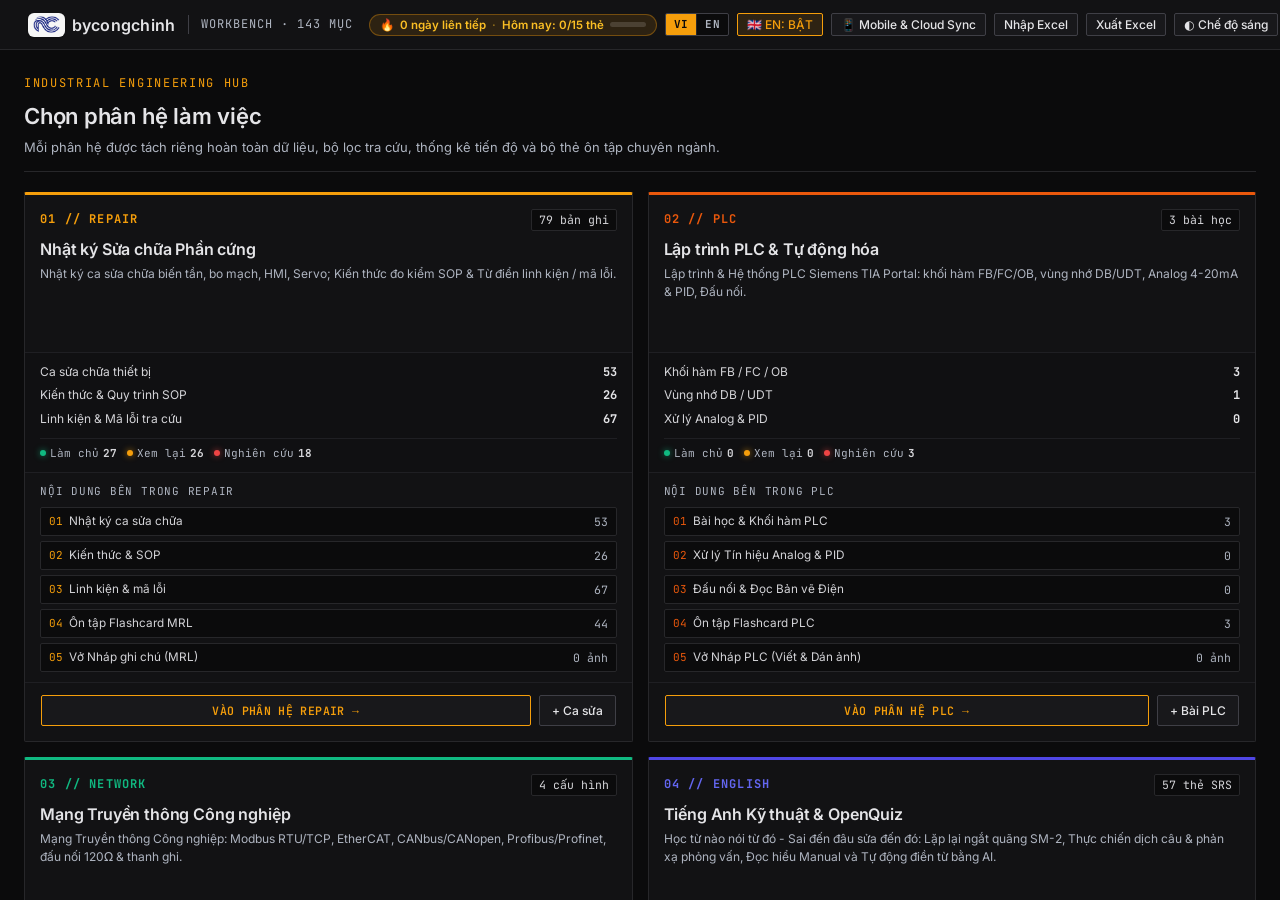
==== index.html @ 93d48e50 "Deploy MRL Mobile PWA (20261121145707)" ====
<!DOCTYPE html>
<html lang="vi">
<head>
  <meta charset="UTF-8" />
  <meta name="viewport" content="width=device-width, initial-scale=1.0, viewport-fit=cover" />
  <meta name="theme-color" content="#0B0B0C" />
  <meta name="application-name" content="NC38" />
  <meta name="apple-mobile-web-app-capable" content="yes" />
  <meta name="apple-mobile-web-app-title" content="NC38" />
  <meta name="apple-mobile-web-app-status-bar-style" content="black-translucent" />
  <link rel="manifest" href="./manifest.json?v=nc3" />
  <link rel="apple-touch-icon" sizes="180x180" href="./static/icons/icon-nc-192.png" />
  <title>NC38</title>
  <link rel="icon" type="image/x-icon" href="./static/nc38_icon.ico?v=2" />
  <link rel="icon" type="image/png" sizes="192x192" href="./static/icons/icon-nc-192.png" />
  <link rel="stylesheet" href="./static/fonts.css?v=1" />
  <script>try{if(localStorage.getItem("mrl-theme")==="light"){document.documentElement.dataset.theme="light";var mc=document.querySelector('meta[name="theme-color"]');if(mc)mc.setAttribute("content","#FFFFFF");}if(localStorage.getItem("mrl-en-mode")!=="0")document.documentElement.classList.add("en-mode-on");if(localStorage.getItem("mrl-app-lang")==="en")document.documentElement.dataset.lang="en";}catch(e){}</script>
  <link rel="stylesheet" href="./static/styles.css?v=39" />
  <link rel="stylesheet" href="./static/mobile.css?v=18" />
  <meta name="mrl-build" content="20261121145707" />
</head>
<body spellcheck="false">
<input type="file" id="excel-import-input" accept=".xlsx,.xlsm" class="hidden" />
<input type="file" id="canvas-image-file-input" accept="image/*" class="hidden" />

<!-- ================= STARTUP PORTAL (4 PHÂN HỆ ĐỘC LẬP) ================= -->
<div id="portal-screen" class="portal-screen">
  <header class="portal-topbar">
    <div class="portal-brand">
      <img src="./static/icons/logo.png?v=3" alt="NC38" class="brand-logo" />
      <span class="brand-name" data-no-i18n="1">bycongchinh</span>
      <span id="portal-brand-sub" class="portal-subtag">WORKBENCH · 134 MỤC</span>
    </div>
    <div class="portal-top-right">
      <button type="button" id="portal-streak-badge" class="streak-pill" onclick="enterWorkspace('english', 'en-quiz')" title="Chuỗi ngày học &amp; Mục tiêu Tiếng Anh hôm nay">
        <span class="streak-flame">🔥</span>
        <span class="streak-days" data-streak-days>0 ngày liên tiếp</span>
        <span class="streak-sep">·</span>
        <span class="streak-goal" data-streak-goal>Hôm nay: 0/15 thẻ</span>
        <span class="streak-mini-bar"><i data-streak-bar style="width:0%"></i></span>
      </button>
      <span id="portal-global-meta" class="mono portal-meta-txt hidden">134 MỤC</span>
      <div class="lang-switch" role="group" aria-label="Ngôn ngữ / Language">
        <button type="button" class="lang-btn active" data-lang-btn="vi" onclick="setAppLanguage('vi')" title="Tiếng Việt">VI</button>
        <button type="button" class="lang-btn" data-lang-btn="en" onclick="setAppLanguage('en')" title="English (100% UI &amp; Content)">EN</button>
      </div>
      <button type="button" id="portal-btn-en-mode" class="btn btn-sm split-on" onclick="toggleEnMode()" title="Bật/tắt chế độ học Tiếng Anh song ngữ (quét chữ dịch, gạch chân thuật ngữ)">🇬🇧 EN: BẬT</button>
      <button type="button" id="portal-btn-en-vocab" class="btn btn-sm hidden" onclick="openVocabModal()" title="Mở Sổ từ vựng Tiếng Anh chuyên ngành">⭐ <span class="en-vocab-pill-lbl">Từ vựng</span> (<span class="en-vocab-count">0</span>)</button>
      <button type="button" id="portal-btn-mobile-sync" class="btn btn-sm" onclick="openMobileSyncModal()" title="Mở mã QR Mobile, Đồng bộ Cloud 2 chiều &amp; Xuất gói PWA">📱 Mobile &amp; Cloud Sync</button>
      <button type="button" class="btn btn-sm" onclick="triggerExcelImport()">Nhập Excel</button>
      <button type="button" class="btn btn-sm" onclick="exportExcel()">Xuất Excel</button>
    </div>
  </header>

  <div class="portal-body">
    <div class="portal-container">
      <div class="portal-hero">
        <div class="portal-kicker">INDUSTRIAL ENGINEERING HUB</div>
        <h1 class="portal-h1">Chọn phân hệ làm việc</h1>
        <p class="portal-lead">Mỗi phân hệ được tách riêng hoàn toàn dữ liệu, bộ lọc tra cứu, thống kê tiến độ và bộ thẻ ôn tập chuyên ngành.</p>
      </div>
      <div id="portal-grid" class="portal-grid"></div>
    </div>
  </div>
</div>

<!-- ================= WORKSPACE SHELL ================= -->
<div id="app-shell" class="app hidden">

  <!-- ================= SIDEBAR ================= -->
  <aside class="sidebar">
    <div class="ws-nav-head">
      <div class="ws-nav-top">
        <button type="button" class="portal-back-btn" onclick="openPortalScreen()" title="Quay về màn hình chọn 4 phân hệ (Alt+Home)">← Màn hình chính</button>
        <button type="button" class="sidebar-hide-btn" onclick="toggleLeftSidebar()" title="Ẩn thanh menu dọc bên trái (Ctrl+B)">« Ẩn</button>
      </div>
      <div class="ws-switcher" aria-label="Chuyển nhanh phân hệ">
        <button type="button" id="ws-pill-mrl" class="ws-pill" onclick="enterWorkspace('mrl')">MRL</button>
        <button type="button" id="ws-pill-plc" class="ws-pill" onclick="enterWorkspace('plc')">PLC</button>
        <button type="button" id="ws-pill-network" class="ws-pill" onclick="enterWorkspace('network')">NET</button>
        <button type="button" id="ws-pill-english" class="ws-pill" onclick="enterWorkspace('english')">ENG</button>
      </div>
    </div>

    <div class="brand">
      <img src="./static/icons/logo.png?v=3" alt="NC38" class="brand-logo" />
      <span id="sidebar-brand-name" class="brand-name">NC38</span>
      <span id="sidebar-brand-sub" class="brand-sub">OFFLINE HUB</span>
    </div>

    <nav id="sidebar-nav" class="nav"></nav>

    <div class="side-section">
      <div id="sidebar-stats-title" class="side-title">THỐNG KÊ HỆ THỐNG</div>
      <div id="header-metrics"><div class="stat-row"><span>Đang tải...</span></div></div>
    </div>

    <div id="sidebar-actions" class="side-actions"></div>
  </aside>

  <!-- ================= MAIN (TIA PORTAL TAB STRIP + SPLIT WORKSPACE) ================= -->
  <main class="main">
    <div id="editor-tabstrip" class="editor-tabstrip">
      <div id="editor-tabs-list" class="editor-tabs-list"></div>
      <div class="tabstrip-actions">
        <button type="button" id="workspace-streak-badge" class="streak-pill compact" onclick="enterWorkspace('english', 'en-quiz')" title="Chuỗi ngày học &amp; Mục tiêu Tiếng Anh hôm nay">
          <span class="streak-flame">🔥</span>
          <span class="streak-days" data-streak-days>0 ngày</span>
          <span class="streak-sep">·</span>
          <span class="streak-goal" data-streak-goal>0/15</span>
          <span class="streak-mini-bar"><i data-streak-bar style="width:0%"></i></span>
        </button>
        <button type="button" id="btn-clear-tabs" class="btn btn-sm hidden" onclick="closeAllEditorTabs(event)" title="Đóng các tab không dùng">× Đóng bớt</button>
        <div class="lang-switch" role="group" aria-label="Ngôn ngữ / Language">
          <button type="button" class="lang-btn active" data-lang-btn="vi" onclick="setAppLanguage('vi')" title="Tiếng Việt">VI</button>
          <button type="button" class="lang-btn" data-lang-btn="en" onclick="setAppLanguage('en')" title="English (100% UI &amp; Content)">EN</button>
        </div>
        <button type="button" id="btn-en-mode" class="btn btn-sm split-on" onclick="toggleEnMode()" title="Bật/tắt chế độ học Tiếng Anh song ngữ (quét chữ dịch, gạch chân thuật ngữ)">🇬🇧 EN: BẬT</button>
        <button type="button" id="en-top-ai-cfg-btn" class="btn btn-sm hidden" onclick="openAiConfigModal()" title="Cấu hình Gemini API Key miễn phí từ Google AI Studio">🔑 Cấu hình Gemini API Key</button>
        <button type="button" id="btn-en-vocab" class="btn btn-sm" onclick="openVocabModal()" title="Sổ từ vựng Tiếng Anh chuyên ngành">⭐ <span class="en-vocab-pill-lbl">Từ vựng</span> (<span class="en-vocab-count">0</span>)</button>
        <button type="button" id="btn-split-vertical" class="btn btn-sm" onclick="toggleSplitMode('vertical')" title="Chia đôi Trái / Phải giống TIA Portal (Ctrl+\)">◫ Chia đôi</button>
        <button type="button" id="btn-split-horizontal" class="btn btn-sm" onclick="toggleSplitMode('horizontal')" title="Chia Trên / Dưới">⬓ Trên/Dưới</button>
        <button type="button" id="btn-swap-panes" class="btn btn-sm hidden" onclick="swapSplitPanes()" title="Đổi nội dung giữa Khung 1 và Khung 2">⇄ Đổi bên</button>
        <button type="button" id="btn-close-split" class="btn btn-sm btn-danger hidden" onclick="closeSplitPane()" title="Đóng khung chia đôi">× Đóng chia</button>
      </div>
    </div>

    <div id="workspace-body" class="workspace-body">
      <div id="pane-primary" class="editor-pane active-pane" onmousedown="setActivePane('primary')">
        <div id="pane1-bar" class="pane-head hidden">
          <span class="pane-tag">KHUNG 1</span>
          <span id="pane1-label" class="pane-label mono">ĐANG XEM</span>
          <div class="pane-head-actions">
            <button type="button" class="btn btn-sm" onclick="pinPrimaryToSecondary(event)" title="Đưa bài này sang Khung 2">◫ Ghim sang Khung 2 →</button>
          </div>
        </div>
        <div class="pane-views">
          <div id="mobile-subbar" class="hidden"></div>
          <div id="view-mobile-sync" class="hidden"></div>

    <!-- 01 NHẬT KÝ CA SỬA CHỮA -->
    <section id="view-repairs" class="view tab-view">
      <div class="toolbar">
        <button type="button" class="btn btn-sm sidebar-open-btn" onclick="toggleLeftSidebar()" title="Hiện/Ẩn thanh menu dọc bên trái (Ctrl+B)">☰ Menu</button>
        <div id="repair-category-pills" class="chips"></div>
        <div class="vsep"></div>
        <select id="repair-status-filter" class="sel" onchange="onRepairFilterChange()">
          <option value="ALL">Trạng thái: tất cả</option>
          <option value="mastered">Đã làm chủ</option>
          <option value="review">Cần xem lại</option>
          <option value="researching">Đang nghiên cứu</option>
          <option value="unclassified">Chưa phân loại</option>
        </select>
        <div class="search">
          <input id="repair-search-input" class="inp" type="text" oninput="onRepairFilterChange()" placeholder="Tìm mã máy, linh kiện (A3120), mã lỗi..." />
          <button id="repair-search-clear" class="search-x hidden" onclick="clearRepairSearch()">×</button>
        </div>
      </div>
      <div class="split">
        <div class="list-pane">
          <div class="list-head"><span>DANH SÁCH CA BỆNH</span><b id="repair-list-count">0</b></div>
          <div id="repair-list" class="list-body"></div>
        </div>
        <div id="repair-detail" class="detail-pane"></div>
      </div>
    </section>

    <!-- 02 KIẾN THỨC & SOP -->
    <section id="view-knowledge" class="view tab-view hidden">
      <div class="toolbar">
        <button type="button" class="btn btn-sm sidebar-open-btn" onclick="toggleLeftSidebar()" title="Hiện/Ẩn thanh menu dọc bên trái (Ctrl+B)">☰ Menu</button>
        <div id="knowledge-group-pills" class="chips"></div>
        <div class="vsep"></div>
        <div id="knowledge-mode-pills" class="chips"></div>
        <select id="knowledge-category-filter" class="sel" style="max-width:185px;" onchange="onKnowledgeFilterChange()">
          <option value="ALL">Phân loại: tất cả</option>
        </select>
        <select id="knowledge-status-filter" class="sel" onchange="onKnowledgeFilterChange()">
          <option value="ALL">Trạng thái: tất cả</option>
          <option value="mastered">Đã làm chủ</option>
          <option value="review">Cần xem lại</option>
          <option value="researching">Đang nghiên cứu</option>
          <option value="unclassified">Chưa phân loại</option>
        </select>
        <div class="search">
          <input id="knowledge-search-input" class="inp" type="text" oninput="onKnowledgeFilterChange()" placeholder="Tìm chủ đề, từ khóa, quy trình..." />
          <button id="knowledge-search-clear" class="search-x hidden" onclick="clearKnowledgeSearch()">×</button>
        </div>
      </div>
      <div class="split">
        <div class="list-pane">
          <div class="list-head"><span>DANH MỤC KIẾN THỨC &amp; SOP</span><b id="knowledge-list-count">0</b></div>
          <div id="knowledge-list" class="list-body"></div>
        </div>
        <div id="knowledge-detail" class="detail-pane"></div>
      </div>
    </section>

    <!-- 03 LẬP TRÌNH & HỆ THỐNG PLC -->
    <section id="view-plc" class="view tab-view hidden">
      <div class="toolbar">
        <button type="button" class="btn btn-sm sidebar-open-btn" onclick="toggleLeftSidebar()" title="Hiện/Ẩn thanh menu dọc bên trái (Ctrl+B)">☰ Menu</button>
        <div id="plc-category-pills" class="chips"></div>
        <div class="vsep"></div>
        <select id="plc-status-filter" class="sel" onchange="onPlcFilterChange()">
          <option value="ALL">Trạng thái: tất cả</option>
          <option value="mastered">Đã làm chủ</option>
          <option value="review">Cần xem lại</option>
          <option value="researching">Đang nghiên cứu</option>
        </select>
        <div class="search">
          <input id="plc-search-input" class="inp" type="text" oninput="onPlcFilterChange()" placeholder="Tìm khối hàm (FB/FC/OB), SCL..." />
          <button id="plc-search-clear" class="search-x hidden" onclick="clearPlcSearch()">×</button>
        </div>
        <button class="btn btn-sm btn-primary" onclick="openPlcModal()">+ Thêm bài PLC</button>
      </div>
      <div class="split">
        <div class="list-pane">
          <div class="list-head"><span>LẬP TRÌNH &amp; HỆ THỐNG PLC</span><b id="plc-list-count">0</b></div>
          <div id="plc-list" class="list-body"></div>
        </div>
        <div id="plc-detail" class="detail-pane"></div>
      </div>
    </section>

    <!-- 04 MẠNG TRUYỀN THÔNG CÔNG NGHIỆP -->
    <section id="view-network" class="view tab-view hidden">
      <div class="toolbar">
        <button type="button" class="btn btn-sm sidebar-open-btn" onclick="toggleLeftSidebar()" title="Hiện/Ẩn thanh menu dọc bên trái (Ctrl+B)">☰ Menu</button>
        <div id="network-protocol-pills" class="chips"></div>
        <div class="vsep"></div>
        <select id="network-status-filter" class="sel" onchange="onNetworkFilterChange()">
          <option value="ALL">Trạng thái: tất cả</option>
          <option value="mastered">Đã làm chủ</option>
          <option value="review">Cần xem lại</option>
          <option value="researching">Đang nghiên cứu</option>
        </select>
        <div class="search">
          <input id="network-search-input" class="inp" type="text" oninput="onNetworkFilterChange()" placeholder="Tìm giao thức, thiết bị, thanh ghi..." />
          <button id="network-search-clear" class="search-x hidden" onclick="clearNetworkSearch()">×</button>
        </div>
        <button class="btn btn-sm btn-primary" onclick="openNetworkModal()">+ Thêm cấu hình mạng</button>
      </div>
      <div class="split">
        <div class="list-pane">
          <div class="list-head"><span>MẠNG TRUYỀN THÔNG</span><b id="network-list-count">0</b></div>
          <div id="network-list" class="list-body"></div>
        </div>
        <div id="network-detail" class="detail-pane"></div>
      </div>
    </section>

    <!-- 05 TỪ ĐIỂN LINH KIỆN & MÃ LỖI -->
    <section id="view-dictionary" class="view tab-view hidden">
      <div class="toolbar">
        <button type="button" class="btn btn-sm sidebar-open-btn" onclick="toggleLeftSidebar()" title="Hiện/Ẩn thanh menu dọc bên trái (Ctrl+B)">☰ Menu</button>
        <span class="sec-title">TRA CỨU LIÊN KẾT CHÉO LINH KIỆN &amp; MÃ LỖI (MRL)</span>
        <span style="color:var(--text-3); font-size:12px;">Chọn một mã để xem toàn bộ ca sửa chữa và kiến thức SOP liên quan trong phân hệ MRL.</span>
        <div class="search">
          <input id="dict-search-input" class="inp" type="text" oninput="renderDictionaryView()" placeholder="Lọc nhanh mã linh kiện (A3120, IGBT) hoặc mã lỗi (oPE04)..." />
        </div>
      </div>
      <div class="scroll-view">
        <div class="dict-wrap">
          <div class="dict-col">
            <div class="col-head"><span>DANH MỤC LINH KIỆN &amp; IC</span><span id="dict-comp-count">0</span></div>
            <div id="dict-comp-grid"></div>
          </div>
          <div class="dict-col">
            <div class="col-head"><span>DANH MỤC MÃ LỖI THIẾT BỊ</span><span id="dict-fault-count">0</span></div>
            <div id="dict-fault-grid"></div>
          </div>
        </div>
      </div>
    </section>

    <!-- 06 ÔN TẬP CHỦ ĐỘNG -->
    <section id="view-flashcards" class="view tab-view hidden">
      <div class="toolbar">
        <button type="button" class="btn btn-sm sidebar-open-btn" onclick="toggleLeftSidebar()" title="Hiện/Ẩn thanh menu dọc bên trái (Ctrl+B)">☰ Menu</button>
        <span class="sec-title">ÔN TẬP SÂU</span>
        <select id="fc-mode-filter" class="sel" data-no-filter-menu="1" onchange="onFlashcardModeChange()">
          <option value="deep">Hỏi sâu từng ý</option>
          <option value="quiz">Trắc nghiệm 4 đáp án (Quiz)</option>
          <option value="summary">Tổng hợp (1 thẻ / bài)</option>
          <option value="en_vocab">🇬🇧 Từ vựng Tiếng Anh chuyên ngành (Việt ⇄ Anh)</option>
          <option value="en_quiz">🇬🇧 Trắc nghiệm Tiếng Anh (Quiz A/B/C/D)</option>
        </select>
        <select id="fc-status-filter" class="sel" onchange="buildFlashcardDeck()">
          <option value="ACTIVE">Cần xem lại + đang nghiên cứu</option>
          <option value="review">Chỉ cần xem lại</option>
          <option value="researching">Chỉ đang nghiên cứu</option>
          <option value="ALL">Tất cả (kể cả đã làm chủ)</option>
        </select>
        <select id="fc-type-filter" class="sel" onchange="buildFlashcardDeck()">
          <option value="ALL">Tất cả loại thẻ</option>
          <option value="repair">Chỉ ca sửa chữa</option>
          <option value="knowledge">Chỉ kiến thức &amp; SOP</option>
          <option value="plc">Chỉ lập trình PLC</option>
          <option value="network">Chỉ mạng truyền thông</option>
        </select>
        <button type="button" id="fc-unsolid-btn" class="btn btn-sm" onclick="toggleFlashcardUnsolidFilter()" title="Chỉ hiện các câu chưa đánh dấu Thuộc chắc">Lọc câu chưa thuộc</button>
        <button type="button" id="fc-draft-toggle-btn" class="btn btn-sm split-on" onclick="toggleFlashcardDraftBox()" title="Bật/tắt khung tự gõ câu trả lời trước khi lật thẻ">Ô tự gõ</button>
        <button type="button" class="btn btn-sm" onclick="shuffleFlashcardDeck()">Trộn thẻ</button>
        <span id="fc-item-scope-badge" class="fc-scope-badge hidden"></span>
        <div id="fc-progress-summary" class="mono" style="margin-left:auto; font-size:12px; color:var(--text-3);"></div>
      </div>
      <div class="scroll-view"><div id="flashcard-stage" class="fc-wrap"></div></div>
    </section>

    <!-- VỞ NHÁP TỰ DO (MRL / PLC / NETWORK / ENGLISH ĐỘC LẬP) -->
    <section id="view-scratchpad" class="view tab-view hidden">
      <div class="toolbar">
        <button type="button" class="btn btn-sm sidebar-open-btn" onclick="toggleLeftSidebar()" title="Hiện/Ẩn thanh menu dọc bên trái (Ctrl+B)">☰ Menu</button>
        <span id="scratchpad-title" class="sec-title">VỞ NHÁP GHI CHÚ NHANH</span>
        <span style="color:var(--text-3); font-size:12px;">Gõ tự do · Bôi đen từ để dịch &amp; lưu · Dán ảnh (<kbd>Ctrl</kbd>+<kbd>V</kbd>) kéo thả tự do</span>
        <span id="scratchpad-status" class="mono" style="margin-left:auto; font-size:12px; color:var(--green);">ĐÃ LƯU TỰ ĐỘNG</span>
        <button type="button" id="scratchpad-sample-manual-btn" class="btn btn-sm hidden" onclick="insertSampleManualToScratchpad()" title="Chèn đoạn trích Manual tiếng Anh mẫu để đọc dịch &amp; làm Quiz">📄 Nạp mẫu Manual</button>
        <button type="button" id="scratchpad-to-quiz-btn" class="btn btn-sm btn-indigo hidden" onclick="sendScratchpadTextToOpenQuiz()" title="Chuyển văn bản trong Vở Nháp sang OpenQuiz AI để sinh bộ đề tự động">⚡ Tạo Quiz từ Nháp</button>
        <button type="button" class="btn btn-sm" onclick="triggerScratchpadImagePick()">+ Chèn ảnh</button>
        <button type="button" id="scratchpad-font-btn" class="btn btn-sm" onclick="toggleScratchpadFont()">Font: Chữ thường</button>
        <button type="button" class="btn btn-sm btn-primary" onclick="saveScratchpadNow(true)">Lưu (Ctrl+S)</button>
        <button type="button" class="btn btn-sm btn-danger" onclick="clearScratchpad()">Xóa trắng</button>
      </div>
      <div class="scratchpad-wrap">
        <div id="scratchpad-canvas" class="scratchpad-canvas" tabindex="0">
          <textarea id="scratchpad-textarea" class="scratchpad-textarea" spellcheck="false" placeholder="Viết nhanh ý tưởng, tóm tắt video/datasheet, tính toán thanh ghi, hoặc dán đoạn Manual tiếng Anh để bôi đen dịch &amp; lưu từ mới...&#10;&#10;Mẹo: Bấm Win+Shift+S chụp trang tài liệu/datasheet rồi click vào đây nhấn Ctrl+V để dán ảnh trực tiếp, sau đó kéo đặt ảnh ở bất kỳ vị trí nào bạn muốn!"></textarea>
          <div id="scratchpad-images-layer" class="canvas-images-layer"></div>
        </div>
      </div>
    </section>

    <!-- 04-01 HỌC HÔM NAY (SRS & 4 CHẾ ĐỘ: FLASHCARD / QUIZ / CLOZE / NGHE CHÉP) -->
    <section id="view-en-quiz" class="view tab-view hidden">
      <div class="toolbar">
        <button type="button" class="btn btn-sm sidebar-open-btn" onclick="toggleLeftSidebar()" title="Hiện/Ẩn thanh menu dọc bên trái (Ctrl+B)">☰ Menu</button>
        <span class="sec-title" style="color:#818CF8;">01 · HỌC HÔM NAY</span>
        <div id="en-quiz-type-pills" class="chips"></div>
        <button type="button" id="en-quiz-gen-toggle-btn" class="btn btn-sm btn-indigo" onclick="toggleEnQuizGeneratorPanel()" title="Ẩn/hiện khung Tạo đề OpenQuizAI">⚡ Tạo đề tự động</button>
      </div>
      <div id="en-quiz-compact-bar" class="srs-compact-bar">
        <div id="en-quiz-streak-pill" class="srs-compact-streak" title="Chuỗi ngày học &amp; Mục tiêu Tiếng Anh hôm nay">
          <span class="streak-flame">🔥</span>
          <span class="streak-days" data-streak-days>0 ngày</span>
          <span class="streak-sep">·</span>
          <span id="en-quiz-today-goal">Hôm nay: 0/15</span>
          <span class="streak-mini-bar"><i data-streak-bar style="width:0%"></i></span>
        </div>
        <div id="en-quiz-srs-pills" class="srs-compact-pills"></div>
        <div class="srs-compact-topic">
          <select id="en-quiz-cat-filter" class="sel" data-no-filter-menu="1" onchange="onEnQuizFilterChange()">
            <option value="ALL">Chủ đề: Tất cả</option>
            <option value="Giao tiếp & Hội thoại">Giao tiếp &amp; Hội thoại</option>
            <option value="Lexical Chunks (Cụm từ nối)">Lexical Chunks (Cụm từ nối)</option>
            <option value="Biến tần & Phần cứng">Biến tần &amp; Phần cứng</option>
            <option value="PLC & Tự động hóa">PLC &amp; Tự động hóa</option>
            <option value="Mạng truyền thông">Mạng truyền thông</option>
            <option value="Giao tiếp Phỏng vấn">Giao tiếp Phỏng vấn</option>
          </select>
        </div>
      </div>
      <div class="scroll-view">
        <div id="en-quiz-container" class="en-hub-wrap"></div>
      </div>
    </section>

    <!-- 04-02 PHÒNG THỰC CHIẾN (A: GIAO TIẾP · B: DỊCH KỸ THUẬT · C: PHỎNG VẤN 1-1 · D: ĐỌC HIỂU MANUAL) -->
    <section id="view-en-coach" class="view tab-view hidden">
      <div class="toolbar">
        <button type="button" class="btn btn-sm sidebar-open-btn" onclick="toggleLeftSidebar()" title="Hiện/Ẩn thanh menu dọc bên trái (Ctrl+B)">☰ Menu</button>
        <span class="sec-title" style="color:#818CF8;">02 · PHÒNG THỰC CHIẾN</span>
        <div id="en-coach-mode-pills" class="chips"></div>
        <div id="en-coach-combat-controls" style="display:inline-flex;align-items:center;gap:6px;flex-wrap:wrap;">
          <select id="en-coach-source-filter" class="sel" data-no-filter-menu="1" onchange="pickRandomCoachPrompt()">
            <option value="ALL">Chủ đề: Tất cả (Giao tiếp + Kỹ thuật)</option>
            <option value="Giao tiếp & Hội thoại">Giao tiếp &amp; Hội thoại</option>
            <option value="Lexical Chunks (Cụm từ nối)">Lexical Chunks (Cụm từ nối)</option>
            <option value="Biến tần & Phần cứng">Biến tần &amp; Phần cứng</option>
            <option value="PLC & Tự động hóa">PLC &amp; Tự động hóa</option>
            <option value="Mạng truyền thông">Mạng truyền thông</option>
            <option value="Giao tiếp Phỏng vấn">Giao tiếp Phỏng vấn</option>
          </select>
          <button type="button" class="btn btn-sm btn-indigo" onclick="pickRandomCoachPrompt()">🎲 Tình huống khác</button>
          <button type="button" class="btn btn-sm" onclick="toggleCustomCoachPrompt()">✍️ Tự nhập câu</button>
        </div>
        <div id="en-coach-reading-controls" class="hidden" style="display:inline-flex;align-items:center;gap:6px;flex-wrap:wrap;">
          <select id="en-reading-count" class="sel" data-no-filter-menu="1">
            <option value="5">5 từ mục tiêu</option>
            <option value="7" selected>7 từ Cần ôn hôm nay</option>
            <option value="10">10 từ tổng hợp</option>
          </select>
          <button type="button" id="en-reading-gen-btn" class="btn btn-sm btn-indigo" onclick="generateContextualReading()">📖 Tạo bài đọc từ 5-10 từ Cần ôn hôm nay</button>
          <button type="button" id="en-reading-bilingual-btn" class="btn btn-sm" onclick="toggleReadingBilingual()">🇻🇳 Hiện dịch song ngữ</button>
          <button type="button" class="btn btn-sm" onclick="speakFullReadingPassage()">🔊 Nghe đọc toàn bài</button>
        </div>
      </div>
      <div class="scroll-view">
        <div id="en-coach-container" class="en-hub-wrap"></div>
      </div>
    </section>

    <!-- 04-03 PLACEHOLDER (ĐÃ TÍCH HỢP VÀO CHẾ ĐỘ D CỦA PHÒNG THỰC CHIẾN) -->
    <section id="view-en-reading" class="view tab-view hidden"></section>

    <!-- 04-03 KHO TỪ & NẠP TỪ AI (GỘP MAGIC FILL + QUÉT KHO MRL + DÁN MANUAL) -->
    <section id="view-en-vocab-bank" class="view tab-view hidden">
      <div class="toolbar">
        <button type="button" class="btn btn-sm sidebar-open-btn" onclick="toggleLeftSidebar()" title="Hiện/Ẩn thanh menu dọc bên trái (Ctrl+B)">☰ Menu</button>
        <div id="en-bank-category-pills" class="chips"></div>
        <div class="vsep"></div>
        <select id="en-bank-status-filter" class="sel" data-no-filter-menu="1" onchange="onEnBankFilterChange()">
          <option value="ALL">SRS: Tất cả</option>
          <option value="due_now">Cần ôn hôm nay</option>
          <option value="learning">Đang học (Learning)</option>
          <option value="new">Từ mới (New)</option>
          <option value="review">Ôn tập (Review)</option>
          <option value="mastered">Đã làm chủ (Mastered)</option>
        </select>
        <div class="search">
          <input id="en-bank-search-input" class="inp" type="text" oninput="onEnBankFilterChange()" placeholder="Tìm thuật ngữ, IPA, Collocations, nghĩa Việt..." />
          <button id="en-bank-search-clear" class="search-x hidden" onclick="clearEnBankSearch()">×</button>
        </div>
        <button type="button" class="btn btn-sm btn-indigo" onclick="openEnVocabEditorModal()">+ Thêm Từ / Chunk</button>
        <button type="button" class="btn btn-sm" onclick="enterWorkspace('english', 'en-quiz')">🧠 Ôn Flashcard SRS</button>
      </div>
      <div id="en-vocab-ingest-bar" class="en-ingest-bar">
        <span class="en-ingest-bar-lbl">⚡ NẠP TỪ NHANH:</span>
        <div id="en-ingest-mode-pills" class="chips"></div>
        <button type="button" id="en-ingest-close-btn" class="btn btn-sm hidden" onclick="toggleVocabIngestDrawer(false)" style="margin-left:auto;">✕ Thu gọn</button>
      </div>
      <div id="en-vocab-ingest-drawer" class="en-ingest-drawer hidden">
        <div id="en-ingest-container" class="en-hub-wrap"></div>
      </div>
      <div class="split">
        <div class="list-pane">
          <div class="list-head"><span>KHO TỪ VỰNG &amp; LEXICAL CHUNKS</span><b id="en-bank-list-count">0</b></div>
          <div id="en-bank-list" class="list-body"></div>
        </div>
        <div id="en-bank-detail" class="detail-pane"></div>
      </div>
    </section>

    <!-- 04-05 PLACEHOLDER (ĐÃ GỘP VÀO THANH NẠP TỪ NHANH CỦA KHO TỪ 03) -->
    <section id="view-en-ingest" class="view tab-view hidden"></section>
        </div><!-- /.pane-views -->
      </div><!-- /#pane-primary -->

      <div id="split-resizer" class="split-resizer hidden" title="Kéo để chỉnh tỉ lệ Trái / Phải hoặc Trên / Dưới"></div>

      <!-- KHUNG 2 ĐỘC LẬP (XUYÊN PHÂN HỆ MRL / PLC / NET / NHÁP) -->
      <div id="pane-secondary" class="editor-pane pane-secondary hidden" onmousedown="setActivePane('secondary')">
        <div class="pane-head pane2-head">
          <span class="pane-tag">KHUNG 2</span>
          <div class="pane2-pills" aria-label="Chọn nhanh nguồn dữ liệu cho Khung 2">
            <button type="button" id="p2-pill-plc" class="pane2-pill" onclick="setPane2Group('plc')">PLC</button>
            <button type="button" id="p2-pill-network" class="pane2-pill" onclick="setPane2Group('network')">NET</button>
            <button type="button" id="p2-pill-repair" class="pane2-pill" onclick="setPane2Group('repair')">CA SỬA</button>
            <button type="button" id="p2-pill-knowledge" class="pane2-pill" onclick="setPane2Group('knowledge')">SOP</button>
            <button type="button" id="p2-pill-scratchpad" class="pane2-pill" onclick="setPane2Group('scratchpad')">NHÁP</button>
          </div>
          <select id="pane2-item-select" class="sel pane2-sel" onchange="onPane2SelectChange()"></select>
          <div class="pane-head-actions">
            <button type="button" id="pane2-browse-btn" class="btn btn-sm" onclick="togglePane2Browser()" title="Mở danh sách tìm kiếm nhanh xuyên phân hệ trong Khung 2">☰ Tìm bài</button>
            <button type="button" class="btn btn-sm btn-danger" onclick="closeSplitPane()" title="Đóng Khung 2">×</button>
          </div>
        </div>
        <div id="pane2-browser" class="pane2-browser hidden"></div>
        <div id="pane2-content" class="pane2-content"></div>
      </div>
    </div><!-- /#workspace-body -->
  </main>
</div>

<!-- ================= CROSS-REFERENCE DRAWER ================= -->
<div id="crossref-overlay" class="overlay right hidden">
  <div class="drawer">
    <div class="ov-head">
      <div class="ov-title"><small>TRA CỨU LIÊN KẾT CHÉO</small><span id="crossref-title">MÃ</span></div>
      <button class="ov-x" onclick="closeCrossRefDrawer()">×</button>
    </div>
    <div id="crossref-body" class="ov-body"></div>
  </div>
</div>

<!-- ================= MODAL: CA SỬA CHỮA ================= -->
<div id="repair-modal" class="overlay center hidden">
  <div class="modal">
    <div class="ov-head">
      <div class="ov-title" id="repair-modal-title"><span>THÊM CA SỬA CHỮA MỚI</span></div>
      <button type="button" class="ov-x" onclick="closeRepairModal()">×</button>
    </div>
    <form id="repair-form" class="ov-body form mode-create" onsubmit="submitRepairForm(event)">
      <input type="hidden" id="rep-form-id" />
      <div class="fgrid rep-form-row1">
        <div>
          <label class="lbl" for="rep-form-category">Nhóm thiết bị *</label>
          <select id="rep-form-category" class="sel" required>
            <option value="VFD">VFD</option>
            <option value="Circuit_Board">Bo mạch (Circuit_Board)</option>
            <option value="Screen">HMI / màn hình (Screen)</option>
            <option value="Servo">Servo</option>
            <option value="PLC">PLC</option>
            <option value="Sensors">Cảm biến (Sensors)</option>
          </select>
        </div>
        <div>
          <label class="lbl" for="rep-form-status">Trạng thái</label>
          <select id="rep-form-status" class="sel">
            <option value="researching">Đang nghiên cứu</option>
            <option value="review">Cần xem lại</option>
            <option value="mastered">Đã làm chủ</option>
            <option value="unclassified">Chưa phân loại</option>
          </select>
        </div>
        <div>
          <label class="lbl" for="rep-form-date">Ngày</label>
          <input id="rep-form-date" class="inp mono" type="text" placeholder="YYYY-MM-DD" />
        </div>
      </div>

      <div class="fgrid rep-form-row2">
        <div>
          <label class="lbl" for="rep-form-model">Hãng &amp; Mã thiết bị (Model) *</label>
          <textarea id="rep-form-model" class="inp mono" rows="1" required placeholder="VD: Yaskawa F7 15kW - CIMR-F7H4015"></textarea>
        </div>
        <div>
          <label class="lbl" for="rep-form-faults">Mã lỗi khách báo</label>
          <input id="rep-form-faults" class="inp mono" type="text" placeholder="VD: U1 NOT READY, oL1, rr" />
        </div>
      </div>

      <div id="rep-form-cold-wrap" class="rep-form-cold-box">
        <div class="lbl-row">
          <label id="rep-form-cold-lbl" class="lbl">Tiếp nhận &amp; Đo nguội ban đầu (tùy chọn)</label>
          <div class="rep-modal-cc-acts">
            <button type="button" class="btn btn-sm rep-tpl-btn" onclick="insertColdCheckTemplateToModal()">⚡ Chèn mẫu đo nguội</button>
            <button type="button" class="btn btn-sm cc-add-btn" onclick="addModalColdCheckRow(undefined, 'item')">+ Thêm dòng</button>
          </div>
        </div>
        <div id="rep-form-cold-container" class="rep-modal-cc-list"></div>
      </div>

      <details id="rep-form-advanced" class="rep-form-details">
        <summary class="rep-form-summary">▸ Thêm ngay Bước 01 / Lưu ý nguồn</summary>
        <div class="rep-form-adv-body">
          <div>
            <div class="sec-head" style="margin-top:2px;">
              <span class="sec-title">QUY TRÌNH BẮT BỆNH &amp; XỬ LÝ</span>
              <button type="button" class="btn btn-sm btn-primary" onclick="addRepairStepRow()">+ Thêm bước kiểm tra</button>
            </div>
            <div id="rep-form-steps-container" class="stack"></div>
          </div>

          <div class="form-warn">
            <label class="lbl" for="rep-form-note">Lưu ý cấp nguồn test &amp; cấu hình vận hành (24VDC / DC bus, chân jump, dòng boot, thông số)</label>
            <textarea id="rep-form-note" class="inp" rows="3" placeholder="VD: Cấp 24VDC ngoài chân +24/CM trước, test đèn hạn dòng nối tiếp DC Bus..."></textarea>
          </div>

          <div id="rep-form-tags-wrap" class="hidden">
            <label class="lbl" for="rep-form-tags">Linh kiện liên quan (phân cách dấu phẩy)</label>
            <input id="rep-form-tags" class="inp mono" type="text" placeholder="A3120, IGBT, MOSFET, 74HC14" />
          </div>
        </div>
      </details>

      <div class="form-foot">
        <button type="button" class="btn" onclick="closeRepairModal()">Hủy</button>
        <button type="submit" id="rep-form-submit-btn" class="btn btn-primary">Tạo ca &amp; Bắt đầu đo</button>
      </div>
    </form>
  </div>
</div>

<!-- ================= MODAL: KIẾN THỨC & SOP ================= -->
<div id="knowledge-modal" class="overlay center hidden">
  <div class="modal narrow">
    <div class="ov-head">
      <div class="ov-title" id="knowledge-modal-title"><span>THÊM KIẾN THỨC / SOP MỚI</span></div>
      <button class="ov-x" onclick="closeKnowledgeModal()">×</button>
    </div>
    <form id="knowledge-form" class="ov-body form" onsubmit="submitKnowledgeForm(event)">
      <input type="hidden" id="knw-form-id" />
      <div class="fgrid c4">
        <div>
          <label class="lbl">Nhóm nguồn *</label>
          <select id="knw-form-group" class="sel" required>
            <option value="Knowledge">Kiến thức đo &amp; sửa (Knowledge)</option>
            <option value="Automation">Tự động hóa (Automation)</option>
            <option value="Errors">Mã lỗi nhanh (Errors)</option>
          </select>
        </div>
        <div>
          <label class="lbl">Phân loại</label>
          <input id="knw-form-category" class="inp" list="knw-category-suggestions" placeholder="VD: Kỹ thuật Đo" />
          <datalist id="knw-category-suggestions">
            <option value="⚙️ Kỹ thuật Đo"></option>
            <option value="⚙️ Kỹ thuật Sửa"></option>
            <option value="⚙️ Workflow kiểm tra nhanh"></option>
            <option value="📚Nguyên lý hoạt động"></option>
            <option value="Sensors & Signals"></option>
            <option value="Contactor"></option>
            <option value="Relay"></option>
            <option value="Interlock Circuit"></option>
            <option value="Mạch tự giữ"></option>
            <option value="Mạch đảo chiều động cơ"></option>
            <option value="💻 Tự động hóa"></option>
          </datalist>
        </div>
        <div><label class="lbl">Ngày</label><input id="knw-form-date" class="inp mono" type="text" placeholder="YYYY-MM-DD" /></div>
        <div>
          <label class="lbl">Trạng thái</label>
          <select id="knw-form-status" class="sel">
            <option value="review">Cần xem lại</option>
            <option value="mastered">Đã làm chủ</option>
            <option value="researching">Đang nghiên cứu</option>
            <option value="unclassified">Chưa phân loại</option>
          </select>
        </div>
      </div>
      <div><label class="lbl">Chủ đề / Thiết bị *</label><input id="knw-form-topic" class="inp mono" required /></div>
      <div><label class="lbl">Từ khóa lõi</label><textarea id="knw-form-takeaway" class="inp" rows="2"></textarea></div>
      <div><label class="lbl">Bản chất nguyên lý / Quy trình SOP (đánh số 1. 2. 3. để hiển thị checklist)</label><textarea id="knw-form-concept" class="inp" rows="4"></textarea></div>
      <div class="fgrid c2">
        <div><label class="lbl">Câu hỏi phản biện (Tại sao?)</label><textarea id="knw-form-why" class="inp" rows="3"></textarea></div>
        <div><label class="lbl">Ứng dụng thực chiến / Giải pháp trả lời</label><textarea id="knw-form-action" class="inp" rows="3"></textarea></div>
      </div>
      <div class="fgrid c2">
        <div><label class="lbl">Lưu ý an toàn</label><textarea id="knw-form-note" class="inp" rows="2"></textarea></div>
        <div><label class="lbl">Linh kiện liên quan</label><input id="knw-form-tags" class="inp mono" type="text" placeholder="IGBT, OPTOCOUPLER" /></div>
      </div>
      <div>
        <div class="sec-head" style="margin-top:2px;">
          <span class="sec-title">MỤC GHI CHÚ MỞ RỘNG &amp; ẢNH KÉO THẢ (CTRL+V DÁN ẢNH)</span>
          <button type="button" class="btn btn-sm btn-primary" onclick="addKnowledgeSectionRow()">+ Thêm mục / ảnh kéo thả</button>
        </div>
        <div id="knw-form-sections-container" class="stack"></div>
      </div>
      <div>
        <div class="sec-head" style="margin-top:4px;">
          <span class="sec-title">CÂU HỎI ÔN TẬP RIÊNG (HỎI XOÁY · ĐÁP GỌN)</span>
          <div style="display:flex; gap:6px;">
            <button type="button" class="btn btn-sm" onclick="suggestModalDrillQa('knowledge')">⚡ Tự gợi ý từ bài</button>
            <button type="button" class="btn btn-sm btn-primary" onclick="addDrillQaRow('knw-form-drill-container')">+ Thêm câu hỏi</button>
          </div>
        </div>
        <div id="knw-form-drill-container" class="stack"></div>
      </div>
      <div class="form-foot">
        <button type="button" class="btn" onclick="closeKnowledgeModal()">Hủy</button>
        <button type="submit" class="btn btn-primary">Lưu kiến thức</button>
      </div>
    </form>
  </div>
</div>

<!-- ================= MODAL: LẬP TRÌNH & HỆ THỐNG PLC ================= -->
<div id="plc-modal" class="overlay center hidden">
  <div class="modal">
    <div class="ov-head">
      <div class="ov-title" id="plc-modal-title"><span>THÊM BÀI LẬP TRÌNH PLC MỚI</span></div>
      <button class="ov-x" onclick="closePlcModal()">×</button>
    </div>
    <form id="plc-form" class="ov-body form" onsubmit="submitPlcForm(event)">
      <input type="hidden" id="plc-form-id" />
      <div class="fgrid c4">
        <div>
          <label class="lbl">Phân loại *</label>
          <select id="plc-form-category" class="sel" required>
            <option value="Khối hàm (FB/FC/OB)">Khối hàm (FB/FC/OB)</option>
            <option value="Vùng nhớ (DB/UDT)">Vùng nhớ (db/udt)</option>
            <option value="Analog & PID">Analog &amp; PID</option>
            <option value="Đấu nối & Bản vẽ">Đấu nối &amp; Bản vẽ</option>
          </select>
        </div>
        <div class="span2">
          <label class="lbl">Nền tảng PLC (Brand / Platform)</label>
          <input id="plc-form-platform" class="inp mono" type="text" placeholder="VD: Siemens TIA Portal (S7-1200/1500)" />
        </div>
        <div class="fgrid c2" style="gap:8px;">
          <div><label class="lbl">Ngày</label><input id="plc-form-date" class="inp mono" type="text" placeholder="YYYY-MM-DD" /></div>
          <div>
            <label class="lbl">Trạng thái</label>
            <select id="plc-form-status" class="sel">
              <option value="review">Cần xem lại</option>
              <option value="mastered">Đã làm chủ</option>
              <option value="researching">Đang nghiên cứu</option>
            </select>
          </div>
        </div>
      </div>

      <div class="fgrid c2">
        <div><label class="lbl">Tên chủ đề / Khối hàm *</label><input id="plc-form-title" class="inp mono" required placeholder="VD: Xử lý tín hiệu Analog 4-20mA với NORM_X & SCALE_X" /></div>
        <div><label class="lbl">Thẻ từ khóa (phân cách dấu phẩy)</label><input id="plc-form-tags" class="inp mono" type="text" placeholder="TIA PORTAL, S7-1200, ANALOG, FB" /></div>
      </div>

      <div>
        <div class="sec-head" style="margin-top:2px;">
          <span class="sec-title">BẢNG CHÂN KHỐI HÀM / THAM SỐ (PINOUT - CÓ THỂ ĐỂ TRỐNG)</span>
          <button type="button" class="btn btn-sm" onclick="addPlcPinRow()">+ Thêm chân / tham số</button>
        </div>
        <div id="plc-form-pinout-container" class="stack"></div>
      </div>

      <div>
        <div class="sec-head" style="margin-top:2px;">
          <span class="sec-title">CÁC MỤC NỘI DUNG CHI TIẾT (TỰ ĐẶT NHÃN · XÓA · THÊM MỚI · CTRL+V DÁN ẢNH KÉO THẢ)</span>
          <button type="button" class="btn btn-sm btn-primary" onclick="addPlcSectionRow()">+ Thêm mục nội dung mới</button>
        </div>
        <div id="plc-form-sections-container" class="stack"></div>
      </div>

      <div>
        <div class="sec-head" style="margin-top:4px;">
          <span class="sec-title">CÂU HỎI ÔN TẬP RIÊNG (HỎI XOÁY · ĐÁP GỌN)</span>
          <div style="display:flex; gap:6px;">
            <button type="button" class="btn btn-sm" onclick="suggestModalDrillQa('plc')">⚡ Tự gợi ý từ bài</button>
            <button type="button" class="btn btn-sm btn-primary" onclick="addDrillQaRow('plc-form-drill-container')">+ Thêm câu hỏi</button>
          </div>
        </div>
        <div id="plc-form-drill-container" class="stack"></div>
      </div>

      <div class="form-foot">
        <button type="button" class="btn" onclick="closePlcModal()">Hủy</button>
        <button type="submit" class="btn btn-primary">Lưu bài PLC</button>
      </div>
    </form>
  </div>
</div>

<!-- ================= MODAL: MẠNG TRUYỀN THÔNG ================= -->
<div id="network-modal" class="overlay center hidden">
  <div class="modal">
    <div class="ov-head">
      <div class="ov-title" id="network-modal-title"><span>THÊM CẤU HÌNH MẠNG MỚI</span></div>
      <button class="ov-x" onclick="closeNetworkModal()">×</button>
    </div>
    <form id="network-form" class="ov-body form" onsubmit="submitNetworkForm(event)">
      <input type="hidden" id="net-form-id" />
      <div class="fgrid c4">
        <div>
          <label class="lbl">Giao thức *</label>
          <select id="net-form-protocol" class="sel" required>
            <option value="Modbus RTU/TCP">Modbus RTU/TCP</option>
            <option value="EtherCAT">EtherCAT</option>
            <option value="CANbus / CANopen">CANbus / CANopen</option>
            <option value="Profibus / Profinet">Profibus / Profinet</option>
            <option value="USS / RS485">USS / RS485</option>
          </select>
        </div>
        <div class="span2">
          <label class="lbl">Thiết bị kết nối (Target Device) *</label>
          <input id="net-form-target" class="inp mono" required placeholder="VD: PLC S7-1200 <-> Biến tần Yaskawa V1000" />
        </div>
        <div class="fgrid c2" style="gap:8px;">
          <div><label class="lbl">Ngày</label><input id="net-form-date" class="inp mono" type="text" placeholder="YYYY-MM-DD" /></div>
          <div>
            <label class="lbl">Trạng thái</label>
            <select id="net-form-status" class="sel">
              <option value="review">Cần xem lại</option>
              <option value="mastered">Đã làm chủ</option>
              <option value="researching">Đang nghiên cứu</option>
            </select>
          </div>
        </div>
      </div>

      <div><label class="lbl">Thẻ từ khóa (phân cách dấu phẩy)</label><input id="net-form-tags" class="inp mono" type="text" placeholder="MODBUS, RS485, 120 OHM, CANOPEN" /></div>

      <div>
        <div class="sec-head" style="margin-top:2px;">
          <span class="sec-title">BẢN ĐỒ THANH GHI / KHUNG TRUYỀN (REGISTER MAP - CÓ THỂ ĐỂ TRỐNG)</span>
          <button type="button" class="btn btn-sm" onclick="addNetRegRow()">+ Thêm thanh ghi</button>
        </div>
        <div id="net-form-regmap-container" class="stack"></div>
      </div>

      <div>
        <div class="sec-head" style="margin-top:2px;">
          <span class="sec-title">CÁC MỤC NỘI DUNG CHI TIẾT (TỰ ĐẶT NHÃN · XÓA · THÊM MỚI · CTRL+V DÁN ẢNH KÉO THẢ)</span>
          <button type="button" class="btn btn-sm btn-primary" onclick="addNetworkSectionRow()">+ Thêm mục nội dung mới</button>
        </div>
        <div id="net-form-sections-container" class="stack"></div>
      </div>

      <div>
        <div class="sec-head" style="margin-top:4px;">
          <span class="sec-title">CÂU HỎI ÔN TẬP RIÊNG (HỎI XOÁY · ĐÁP GỌN)</span>
          <div style="display:flex; gap:6px;">
            <button type="button" class="btn btn-sm" onclick="suggestModalDrillQa('network')">⚡ Tự gợi ý từ bài</button>
            <button type="button" class="btn btn-sm btn-primary" onclick="addDrillQaRow('net-form-drill-container')">+ Thêm câu hỏi</button>
          </div>
        </div>
        <div id="net-form-drill-container" class="stack"></div>
      </div>

      <div class="form-foot">
        <button type="button" class="btn" onclick="closeNetworkModal()">Hủy</button>
        <button type="submit" class="btn btn-primary">Lưu cấu hình mạng</button>
      </div>
    </form>
  </div>
</div>

<!-- ================= MODAL: QUẢN LÝ DANH MỤC (MRL / PLC / NET) ================= -->
<div id="category-manager-modal" class="overlay center hidden">
  <div class="modal narrow" style="max-width:680px;">
    <div class="ov-head">
      <div class="ov-title" id="cat-mgr-title"><small>TÙY CHỈNH THANH DANH MỤC</small><span id="cat-mgr-title-text">QUẢN LÝ DANH MỤC</span></div>
      <button type="button" class="ov-x" onclick="closeCategoryManagerModal()">×</button>
    </div>
    <div class="ov-body form">
      <div style="font-size:12.5px; color:var(--text-3); line-height:1.5;">
        Đổi tên, sắp xếp thứ tự (<b>↑ / ↓</b>), thêm mới hoặc xóa các mục trên thanh lọc. Mẹo: Bạn cũng có thể <b>nhấp đúp (double-click)</b> trực tiếp vào bất kỳ mục nào trên thanh để sửa nhanh tại chỗ.
      </div>
      <div id="cat-mgr-list" class="stack"></div>
      <div class="cat-mgr-add-bar">
        <input id="cat-mgr-new-inp" class="inp mono" type="text" placeholder="Nhập tên mục mới (VD: HMI & SCADA, Motion Control...)..." onkeydown="if(event.key==='Enter'){event.preventDefault();addCatMgrRow();}" />
        <button type="button" class="btn btn-primary" onclick="addCatMgrRow()">+ Thêm mục</button>
      </div>
      <div id="cat-mgr-reassign-box" class="warn hidden">
        <div class="warn-title"><span>CHUYỂN BÀI HỌC CỦA MỤC ĐÃ XÓA</span></div>
        <div style="display:flex; align-items:center; gap:10px; flex-wrap:wrap; margin-top:4px;">
          <span id="cat-mgr-reassign-msg" style="font-size:12.5px;">Các bài thuộc mục bị xóa sẽ được chuyển sang:</span>
          <select id="cat-mgr-fallback-sel" class="sel mono" style="min-width:200px;"></select>
        </div>
      </div>
      <div class="form-foot" style="justify-content:space-between;">
        <button type="button" class="btn" onclick="resetCatMgrToDefault()">↺ Khôi phục mặc định</button>
        <div style="display:flex; gap:8px;">
          <button type="button" class="btn" onclick="closeCategoryManagerModal()">Hủy</button>
          <button type="button" id="cat-mgr-save-btn" class="btn btn-primary" onclick="submitCategoryManagerModal()">Lưu thay đổi</button>
        </div>
      </div>
    </div>
  </div>
</div>

<!-- ================= LIGHTBOX / TOAST ================= -->
<div id="lightbox-modal" class="lightbox hidden" onclick="closeLightbox()">
  <img id="lightbox-img" src="" alt="Xem ảnh" onclick="event.stopPropagation()" />
  <div id="lightbox-caption" class="lightbox-cap"></div>
</div>
<!-- ================= MODAL: SỔ TỪ VỰNG TIẾNG ANH CHUYÊN NGÀNH ================= -->
<div id="en-vocab-modal" class="overlay center hidden">
  <div class="modal narrow" style="max-width:860px;">
    <div class="ov-head">
      <div class="ov-title" id="en-vocab-modal-title"><small>HỌC TIẾNG ANH CHUYÊN NGÀNH KỸ THUẬT</small><span>SỔ TỪ VỰNG &amp; THUẬT NGỮ VI ⇄ EN (<span class="en-vocab-count">0</span>)</span></div>
      <button type="button" class="ov-x" onclick="closeVocabModal()">×</button>
    </div>
    <div class="ov-body form">
      <form id="en-vocab-add-form" class="vocab-add-box" onsubmit="submitQuickVocabAdd(event)">
        <div class="vocab-add-grid">
          <input id="vocab-add-vi" class="inp" type="text" placeholder="Thuật ngữ / Câu Tiếng Việt (VD: vòng quét chương trình)" />
          <input id="vocab-add-en" class="inp mono" type="text" placeholder="Thuật ngữ Tiếng Anh (VD: Program scan cycle)" />
          <select id="vocab-add-cat" class="sel">
            <option value="PLC">PLC</option>
            <option value="NET">NET</option>
            <option value="REPAIR">SỬA CHỮA / VFD</option>
            <option value="TECH">KỸ THUẬT CHUNG</option>
          </select>
          <button type="submit" class="btn btn-primary">+ Thêm từ</button>
        </div>
        <div class="vocab-add-ex-grid">
          <input id="vocab-add-ex-vi" class="inp" type="text" placeholder="Câu ví dụ Tiếng Việt (tùy chọn)..." />
          <input id="vocab-add-ex-en" class="inp" type="text" placeholder="Câu ví dụ Tiếng Anh (tùy chọn)..." />
        </div>
      </form>

      <div class="vocab-toolbar">
        <input id="en-vocab-search" class="inp" type="text" placeholder="Tìm nhanh từ vựng Việt / Anh..." oninput="renderVocabModalList()" />
        <select id="en-vocab-cat-filter" class="sel" onchange="renderVocabModalList()">
          <option value="ALL">Tất cả nhóm</option>
          <option value="PLC">PLC</option>
          <option value="NET">NET</option>
          <option value="REPAIR">REPAIR</option>
          <option value="TECH">TECH</option>
        </select>
        <button type="button" class="btn btn-primary" onclick="startEnVocabFlashcards('en_vocab')">🧠 Ôn Flashcard Từ vựng</button>
        <button type="button" class="btn" onclick="startEnVocabFlashcards('en_quiz')">⚡ Quiz 4 đáp án</button>
      </div>

      <div id="en-vocab-list" class="vocab-list stack"></div>

      <div class="form-foot">
        <button type="button" class="btn" onclick="closeVocabModal()">Đóng</button>
      </div>
    </div>
  </div>
</div>

<!-- ================= MODAL: THÊM / SỬA TỪ VỰNG & LEXICAL CHUNK ================= -->
<div id="en-vocab-edit-modal" class="overlay center hidden">
  <div class="modal narrow" style="max-width:720px;">
    <div class="ov-head">
      <div class="ov-title" id="en-vocab-edit-modal-title"><small>04 // ENGLISH · TECHNICAL VOCABULARY &amp; LEXICAL CHUNKS</small><span>THÊM TỪ VỰNG / CỤM TỪ MỚI</span></div>
      <button type="button" class="ov-x" onclick="closeEnVocabEditorModal()">×</button>
    </div>
    <form id="en-vocab-edit-form" class="ov-body form" onsubmit="submitEnVocabEditorForm(event)">
      <input type="hidden" id="ev-form-id" />
      <div class="fgrid c2">
        <div>
          <label class="lbl">Thuật ngữ / Cụm Lexical Chunk Tiếng Anh *</label>
          <div style="display:flex;gap:6px;">
            <input id="ev-form-term" class="inp mono" type="text" required placeholder="VD: Inrush current hoặc Regarding the wiring diagram..." />
            <button type="button" class="btn btn-sm btn-indigo" onclick="magicFillVocabModal()" title="Tự động điền IPA, loại từ, collocations và câu ví dụ">✨ Magic Fill</button>
          </div>
        </div>
        <div>
          <label class="lbl">Phiên âm IPA (tùy chọn)</label>
          <input id="ev-form-ipa" class="inp mono" type="text" placeholder="VD: /ˈɪnrʌʃ ˈkʌrənt/" />
        </div>
      </div>
      <div class="fgrid c3">
        <div>
          <label class="lbl">Loại từ (Word Class)</label>
          <select id="ev-form-word-class" class="sel">
            <option value="Noun">Noun</option>
            <option value="Verb">Verb</option>
            <option value="Adj">Adj</option>
            <option value="Lexical Chunk">Lexical Chunk</option>
            <option value="Collocation">Collocation</option>
          </select>
        </div>
        <div>
          <label class="lbl">Phân loại *</label>
          <select id="ev-form-category" class="sel" required>
            <option value="Giao tiếp & Hội thoại">Giao tiếp &amp; Hội thoại</option>
            <option value="Lexical Chunks (Cụm từ nối)">Lexical Chunks (Cụm từ nối)</option>
            <option value="Biến tần & Phần cứng">Biến tần &amp; Phần cứng</option>
            <option value="PLC & Tự động hóa">PLC &amp; Tự động hóa</option>
            <option value="Mạng truyền thông">Mạng truyền thông</option>
            <option value="Giao tiếp Phỏng vấn">Giao tiếp Phỏng vấn</option>
          </select>
        </div>
        <div>
          <label class="lbl">Mức SRS</label>
          <select id="ev-form-status" class="sel">
            <option value="new">Từ mới (New)</option>
            <option value="learning">Đang học (Learning)</option>
            <option value="review">Ôn tập (Review)</option>
            <option value="mastered">Đã làm chủ (Mastered)</option>
          </select>
        </div>
      </div>
      <div class="fgrid c2">
        <div>
          <label class="lbl">Cụm từ hay đi kèm (Collocations)</label>
          <input id="ev-form-collocations" class="inp mono" type="text" placeholder="VD: limit inrush current, high inrush current" />
        </div>
        <div>
          <label class="lbl">Liên kết ca bệnh (MRL/PLC/NET)</label>
          <input id="ev-form-source" class="inp mono" type="text" placeholder="VD: REP-001, PLC-004, NET-001" />
        </div>
      </div>
      <div>
        <label class="lbl">Nghĩa Tiếng Việt &amp; Cách dùng trong kỹ thuật *</label>
        <input id="ev-form-meaning" class="inp" type="text" required placeholder="VD: Điện trở mồi nạp tụ DC Bus" />
      </div>
      <div>
        <label class="lbl">Câu ví dụ Tiếng Anh thực tế (Context EN)</label>
        <textarea id="ev-form-ex-en" class="inp" rows="2" placeholder="VD: Check the pre-charge resistor if the VFD trips on DC bus undervoltage."></textarea>
      </div>
      <div>
        <label class="lbl">Dịch câu ví dụ sang Tiếng Việt (Context VI)</label>
        <textarea id="ev-form-ex-vi" class="inp" rows="2" placeholder="VD: Kiểm tra điện trở mồi nếu biến tần báo lỗi thấp áp DC Bus."></textarea>
      </div>
      <div class="form-foot">
        <button type="button" class="btn" onclick="closeEnVocabEditorModal()">Hủy</button>
        <button type="submit" class="btn btn-indigo">Lưu vào Kho từ vựng</button>
      </div>
    </form>
  </div>
</div>

<!-- ================= MODAL: CẤU HÌNH GEMINI API KEY ================= -->
<div id="en-ai-config-modal" class="overlay center hidden">
  <div class="modal narrow" style="max-width:600px;">
    <div class="ov-head">
      <div class="ov-title" id="en-ai-config-title"><small>OPENQUIZ AI · ENGINE CONFIGURATION</small><span>🔑 CẤU HÌNH GEMINI API KEY (GOOGLE AI STUDIO)</span></div>
      <button type="button" class="ov-x" onclick="closeAiConfigModal()">×</button>
    </div>
    <form id="en-ai-config-form" class="ov-body form" onsubmit="submitAiConfigForm(event)">
      <div class="note-block accent" style="border-left-color:#6366F1;">
        <div class="nb-title" style="color:#818CF8;">CHẾ ĐỘ LAI THÔNG MINH (HYBRID OFFLINE + GEMINI / VERTEX AI)</div>
        <div class="nb-body" style="font-size:12.5px;">
          • <b>Không cần API Key / Không có mạng:</b> Phần mềm vẫn chạy đầy đủ bằng <b>Offline Rubric &amp; Rule-based Engine</b> từ toàn bộ dữ liệu MRL/PLC/NET và Kho Từ vựng.<br />
          • <b>Hỗ trợ đầy đủ 2 loại Key:</b> <b>Google AI Studio</b> (<code>AIzaSy...</code>) và <b>Vertex AI Express Mode</b> (<code>AQ....</code>) — lưu local trên máy / trình duyệt của bạn để bật Chấm 2 tầng AI, OpenQuiz &amp; Grammar Coach thật.
        </div>
      </div>
      <div id="ai-cfg-status-banner" class="mono" style="font-size:12px; padding:6px 10px; border:1px solid var(--line); background:var(--panel); border-radius:var(--r);"></div>
      <div>
        <label class="lbl">Gemini / Vertex API Key (để trống nếu giữ nguyên Key cũ)</label>
        <input id="ai-cfg-key-input" class="inp mono" type="password" autocomplete="off" placeholder="AIzaSy... hoặc AQ.... (Vertex AI Express)" />
      </div>
      <div>
        <label class="lbl">Model Gemini</label>
        <select id="ai-cfg-model-select" class="sel">
          <option value="gemini-2.5-flash">gemini-2.5-flash (Thông minh &amp; Chuẩn xác cao — Khuyên dùng)</option>
          <option value="gemini-2.0-flash">gemini-2.0-flash (Nhanh &amp; Nhẹ)</option>
          <option value="gemini-1.5-flash">gemini-1.5-flash</option>
        </select>
      </div>
      <div id="ai-cfg-test-result" class="mono hidden" style="font-size:12px; padding:7px 10px; border:1px solid var(--line); background:var(--panel); border-radius:var(--r);"></div>
      <div class="form-foot" style="justify-content:space-between; flex-wrap:wrap; gap:8px;">
        <button type="button" class="btn btn-danger" onclick="clearGeminiApiKey()">Xóa Key (Dùng Offline)</button>
        <div style="display:flex; gap:8px; flex-wrap:wrap;">
          <button type="button" class="btn" onclick="closeAiConfigModal()">Đóng</button>
          <button type="button" id="ai-cfg-test-btn" class="btn" onclick="testAiConfigConnection()">⚡ Test kết nối AI</button>
          <button type="submit" class="btn btn-indigo">Lưu cấu hình AI</button>
        </div>
      </div>
    </form>
  </div>
</div>

<!-- ================= ENGLISH SELECTION POPOVER & HOVER TOOLTIP ================= -->
<div id="en-selection-popover" class="en-popover hidden" role="dialog" aria-label="Dịch thuật ngữ và câu sang Tiếng Anh"></div>
<div id="en-hover-tip" class="en-hover-tip hidden" role="tooltip"></div>

<div id="ctx-menu" class="ctx-menu hidden" role="menu" aria-label="Menu thao tác nhanh"></div>
<div id="toast-container"></div>

<!-- ================= MOBILE PWA CHROME (CHỈ HIỆN TRÊN < 768px) ================= -->
<div id="mobile-detail-topbar">
  <button type="button" id="mob-back-btn" class="mob-back-btn" onclick="closeMobileDetailOverlay(false)">← Quay lại</button>
  <span id="mob-detail-id" class="mob-detail-id">---</span>
  <button type="button" id="mob-detail-lang-btn" class="mob-detail-lang-btn" onclick="toggleMobileQuickLang()" title="Chuyển nhanh ngôn ngữ VI / EN">VI</button>
  <button type="button" id="mob-wakelock-btn" class="mob-wakelock-btn hidden" onclick="toggleMobileWakeLock()" title="Giữ sáng màn hình khi đo mạch">☀️</button>
  <select id="mob-detail-status" class="sel mob-detail-status hidden" onchange="onMobileDetailStatusChange(this.value)">
    <option value="mastered">🟢 Đã làm chủ</option>
    <option value="review">🟡 Cần xem lại</option>
    <option value="researching">🔴 Đang nghiên cứu</option>
    <option value="unclassified">⚪ Chưa phân loại</option>
  </select>
</div>

<button type="button" id="mobile-fab" class="hidden" onclick="mobileFabAction()" title="Thêm nhanh bản ghi mới">+</button>

<nav id="mobile-bottom-nav" aria-label="Điều hướng di động">
  <button type="button" class="mob-nav-btn active" data-mob-tab="home" onclick="mobileNavGo('home')">
    <span class="mob-nav-ico"><svg width="20" height="20" viewBox="0 0 24 24" fill="none" stroke="currentColor" stroke-width="1.8" stroke-linecap="round" stroke-linejoin="round" aria-hidden="true"><rect x="3" y="3" width="7" height="7" rx="1"/><rect x="14" y="3" width="7" height="7" rx="1"/><rect x="14" y="14" width="7" height="7" rx="1"/><rect x="3" y="14" width="7" height="7" rx="1"/></svg></span>
    <span class="mob-nav-lbl">Trang chủ</span>
  </button>
  <button type="button" class="mob-nav-btn" data-mob-tab="repair" onclick="mobileNavGo('repair')">
    <span class="mob-nav-ico"><svg width="20" height="20" viewBox="0 0 24 24" fill="none" stroke="currentColor" stroke-width="1.8" stroke-linecap="round" stroke-linejoin="round" aria-hidden="true"><path d="M14.7 6.3a1 1 0 0 0 0 1.4l1.6 1.6a1 1 0 0 0 1.4 0l3.77-3.77a6 6 0 0 1-7.94 7.94l-6.91 6.91a2.12 2.12 0 0 1-3-3l6.91-6.91a6 6 0 0 1 7.94-7.94l-3.76 3.76z"/></svg></span>
    <span class="mob-nav-lbl">Sửa mạch</span>
  </button>
  <button type="button" class="mob-nav-btn" data-mob-tab="plc_net" onclick="mobileNavGo('plc_net')">
    <span class="mob-nav-ico"><svg width="20" height="20" viewBox="0 0 24 24" fill="none" stroke="currentColor" stroke-width="1.8" stroke-linecap="round" stroke-linejoin="round" aria-hidden="true"><rect x="4" y="4" width="16" height="16" rx="2"/><rect x="9" y="9" width="6" height="6"/><path d="M15 2v2M15 20v2M2 15h2M2 9h2M20 15h2M20 9h2M9 2v2M9 20v2"/></svg></span>
    <span class="mob-nav-lbl">PLC &amp; Mạng</span>
  </button>
  <button type="button" class="mob-nav-btn" data-mob-tab="english" onclick="mobileNavGo('english')">
    <span class="mob-nav-ico"><svg width="20" height="20" viewBox="0 0 24 24" fill="none" stroke="currentColor" stroke-width="1.8" stroke-linecap="round" stroke-linejoin="round" aria-hidden="true"><path d="M2 3h6a4 4 0 0 1 4 4v14a3 3 0 0 0-3-3H2z"/><path d="M22 3h-6a4 4 0 0 0-4 4v14a3 3 0 0 1 3-3h7z"/></svg></span>
    <span class="mob-nav-lbl">Tiếng Anh</span>
  </button>
  <button type="button" class="mob-nav-btn" data-mob-tab="sync" onclick="mobileNavGo('sync')">
    <span class="mob-nav-ico"><svg width="20" height="20" viewBox="0 0 24 24" fill="none" stroke="currentColor" stroke-width="1.8" stroke-linecap="round" stroke-linejoin="round" aria-hidden="true"><path d="M17.5 19H9a7 7 0 1 1 6.71-9h1.79a4.5 4.5 0 1 1 0 9z"/></svg></span>
    <span class="mob-nav-lbl">Đồng bộ</span>
  </button>
</nav>

<!-- ================= MODAL: MOBILE QR & CLOUD SYNC (DESKTOP TOPBAR) ================= -->
<div id="mobile-sync-modal" class="overlay center hidden">
  <div class="modal narrow" style="max-width:740px;">
    <div class="ov-head">
      <div class="ov-title"><small>NC38 MOBILE PWA · TWO-WAY CLOUD SYNC</small><span>📱 MOBILE &amp; CLOUD SYNC (QR LAN · GITHUB GIST · OTA)</span></div>
      <button type="button" class="ov-x" onclick="closeMobileSyncModal()">×</button>
    </div>
    <div id="mobile-sync-modal-body" class="ov-body"></div>
  </div>
</div>

<script src="./static/js/core_store.js?v=8"></script>
<script src="./static/js/01-core.js?v=16"></script>
<script src="./static/js/02-boot.js?v=16"></script>
<script src="./static/js/03-views.js?v=12"></script>
<script src="./static/js/04-media.js?v=12"></script>
<script src="./static/js/05-split.js?v=9"></script>
<script src="./static/js/06-reference.js?v=10"></script>
<script src="./static/js/07-flashcards.js?v=14"></script>
<script src="./static/js/08-data.js?v=12"></script>
<script src="./static/js/09-english.js?v=19"></script>
<script src="./static/js/10-english-hub.js?v=13"></script>
<script src="./static/a11y.js?v=8"></script>
<script src="./static/ui.js?v=11"></script>
<script src="./static/js/mobile_shell.js?v=11"></script>
</body>
</html>
---- static/fonts.css ----
﻿/* vietnamese */
@font-face {
  font-family: 'Inter';
  font-style: normal;
  font-weight: 400;
  font-display: swap;
  src: url('/static/fonts/Inter-400-vietnamese.woff2') format('woff2');
  unicode-range: U+0102-0103, U+0110-0111, U+0128-0129, U+0168-0169, U+01A0-01A1, U+01AF-01B0, U+0300-0301, U+0303-0304, U+0308-0309, U+0323, U+0329, U+1EA0-1EF9, U+20AB;
}
/* latin-ext */
@font-face {
  font-family: 'Inter';
  font-style: normal;
  font-weight: 400;
  font-display: swap;
  src: url('/static/fonts/Inter-400-latin-ext.woff2') format('woff2');
  unicode-range: U+0100-02BA, U+02BD-02C5, U+02C7-02CC, U+02CE-02D7, U+02DD-02FF, U+0304, U+0308, U+0329, U+1D00-1DBF, U+1E00-1E9F, U+1EF2-1EFF, U+2020, U+20A0-20AB, U+20AD-20C4, U+2113, U+2C60-2C7F, U+A720-A7FF;
}
/* latin */
@font-face {
  font-family: 'Inter';
  font-style: normal;
  font-weight: 400;
  font-display: swap;
  src: url('/static/fonts/Inter-400-latin.woff2') format('woff2');
  unicode-range: U+0000-00FF, U+0131, U+0152-0153, U+02BB-02BC, U+02C6, U+02DA, U+02DC, U+0304, U+0308, U+0329, U+2000-206F, U+20AC, U+2122, U+2191, U+2193, U+2212, U+2215, U+FEFF, U+FFFD;
}
/* vietnamese */
@font-face {
  font-family: 'Inter';
  font-style: normal;
  font-weight: 500;
  font-display: swap;
  src: url('/static/fonts/Inter-500-vietnamese.woff2') format('woff2');
  unicode-range: U+0102-0103, U+0110-0111, U+0128-0129, U+0168-0169, U+01A0-01A1, U+01AF-01B0, U+0300-0301, U+0303-0304, U+0308-0309, U+0323, U+0329, U+1EA0-1EF9, U+20AB;
}
/* latin-ext */
@font-face {
  font-family: 'Inter';
  font-style: normal;
  font-weight: 500;
  font-display: swap;
  src: url('/static/fonts/Inter-500-latin-ext.woff2') format('woff2');
  unicode-range: U+0100-02BA, U+02BD-02C5, U+02C7-02CC, U+02CE-02D7, U+02DD-02FF, U+0304, U+0308, U+0329, U+1D00-1DBF, U+1E00-1E9F, U+1EF2-1EFF, U+2020, U+20A0-20AB, U+20AD-20C4, U+2113, U+2C60-2C7F, U+A720-A7FF;
}
/* latin */
@font-face {
  font-family: 'Inter';
  font-style: normal;
  font-weight: 500;
  font-display: swap;
  src: url('/static/fonts/Inter-500-latin.woff2') format('woff2');
  unicode-range: U+0000-00FF, U+0131, U+0152-0153, U+02BB-02BC, U+02C6, U+02DA, U+02DC, U+0304, U+0308, U+0329, U+2000-206F, U+20AC, U+2122, U+2191, U+2193, U+2212, U+2215, U+FEFF, U+FFFD;
}
/* vietnamese */
@font-face {
  font-family: 'Inter';
  font-style: normal;
  font-weight: 600;
  font-display: swap;
  src: url('/static/fonts/Inter-600-vietnamese.woff2') format('woff2');
  unicode-range: U+0102-0103, U+0110-0111, U+0128-0129, U+0168-0169, U+01A0-01A1, U+01AF-01B0, U+0300-0301, U+0303-0304, U+0308-0309, U+0323, U+0329, U+1EA0-1EF9, U+20AB;
}
/* latin-ext */
@font-face {
  font-family: 'Inter';
  font-style: normal;
  font-weight: 600;
  font-display: swap;
  src: url('/static/fonts/Inter-600-latin-ext.woff2') format('woff2');
  unicode-range: U+0100-02BA, U+02BD-02C5, U+02C7-02CC, U+02CE-02D7, U+02DD-02FF, U+0304, U+0308, U+0329, U+1D00-1DBF, U+1E00-1E9F, U+1EF2-1EFF, U+2020, U+20A0-20AB, U+20AD-20C4, U+2113, U+2C60-2C7F, U+A720-A7FF;
}
/* latin */
@font-face {
  font-family: 'Inter';
  font-style: normal;
  font-weight: 600;
  font-display: swap;
  src: url('/static/fonts/Inter-600-latin.woff2') format('woff2');
  unicode-range: U+0000-00FF, U+0131, U+0152-0153, U+02BB-02BC, U+02C6, U+02DA, U+02DC, U+0304, U+0308, U+0329, U+2000-206F, U+20AC, U+2122, U+2191, U+2193, U+2212, U+2215, U+FEFF, U+FFFD;
}
/* vietnamese */
@font-face {
  font-family: 'JetBrains Mono';
  font-style: normal;
  font-weight: 400;
  font-display: swap;
  src: url('/static/fonts/JetBrainsMono-400-vietnamese.woff2') format('woff2');
  unicode-range: U+0102-0103, U+0110-0111, U+0128-0129, U+0168-0169, U+01A0-01A1, U+01AF-01B0, U+0300-0301, U+0303-0304, U+0308-0309, U+0323, U+0329, U+1EA0-1EF9, U+20AB;
}
/* latin-ext */
@font-face {
  font-family: 'JetBrains Mono';
  font-style: normal;
  font-weight: 400;
  font-display: swap;
  src: url('/static/fonts/JetBrainsMono-400-latin-ext.woff2') format('woff2');
  unicode-range: U+0100-02BA, U+02BD-02C5, U+02C7-02CC, U+02CE-02D7, U+02DD-02FF, U+0304, U+0308, U+0329, U+1D00-1DBF, U+1E00-1E9F, U+1EF2-1EFF, U+2020, U+20A0-20AB, U+20AD-20C4, U+2113, U+2C60-2C7F, U+A720-A7FF;
}
/* latin */
@font-face {
  font-family: 'JetBrains Mono';
  font-style: normal;
  font-weight: 400;
  font-display: swap;
  src: url('/static/fonts/JetBrainsMono-400-latin.woff2') format('woff2');
  unicode-range: U+0000-00FF, U+0131, U+0152-0153, U+02BB-02BC, U+02C6, U+02DA, U+02DC, U+0304, U+0308, U+0329, U+2000-206F, U+20AC, U+2122, U+2191, U+2193, U+2212, U+2215, U+FEFF, U+FFFD;
}
/* vietnamese */
@font-face {
  font-family: 'JetBrains Mono';
  font-style: normal;
  font-weight: 500;
  font-display: swap;
  src: url('/static/fonts/JetBrainsMono-500-vietnamese.woff2') format('woff2');
  unicode-range: U+0102-0103, U+0110-0111, U+0128-0129, U+0168-0169, U+01A0-01A1, U+01AF-01B0, U+0300-0301, U+0303-0304, U+0308-0309, U+0323, U+0329, U+1EA0-1EF9, U+20AB;
}
/* latin-ext */
@font-face {
  font-family: 'JetBrains Mono';
  font-style: normal;
  font-weight: 500;
  font-display: swap;
  src: url('/static/fonts/JetBrainsMono-500-latin-ext.woff2') format('woff2');
  unicode-range: U+0100-02BA, U+02BD-02C5, U+02C7-02CC, U+02CE-02D7, U+02DD-02FF, U+0304, U+0308, U+0329, U+1D00-1DBF, U+1E00-1E9F, U+1EF2-1EFF, U+2020, U+20A0-20AB, U+20AD-20C4, U+2113, U+2C60-2C7F, U+A720-A7FF;
}
/* latin */
@font-face {
  font-family: 'JetBrains Mono';
  font-style: normal;
  font-weight: 500;
  font-display: swap;
  src: url('/static/fonts/JetBrainsMono-500-latin.woff2') format('woff2');
  unicode-range: U+0000-00FF, U+0131, U+0152-0153, U+02BB-02BC, U+02C6, U+02DA, U+02DC, U+0304, U+0308, U+0329, U+2000-206F, U+20AC, U+2122, U+2191, U+2193, U+2212, U+2215, U+FEFF, U+FFFD;
}
/* vietnamese */
@font-face {
  font-family: 'JetBrains Mono';
  font-style: normal;
  font-weight: 600;
  font-display: swap;
  src: url('/static/fonts/JetBrainsMono-600-vietnamese.woff2') format('woff2');
  unicode-range: U+0102-0103, U+0110-0111, U+0128-0129, U+0168-0169, U+01A0-01A1, U+01AF-01B0, U+0300-0301, U+0303-0304, U+0308-0309, U+0323, U+0329, U+1EA0-1EF9, U+20AB;
}
/* latin-ext */
@font-face {
  font-family: 'JetBrains Mono';
  font-style: normal;
  font-weight: 600;
  font-display: swap;
  src: url('/static/fonts/JetBrainsMono-600-latin-ext.woff2') format('woff2');
  unicode-range: U+0100-02BA, U+02BD-02C5, U+02C7-02CC, U+02CE-02D7, U+02DD-02FF, U+0304, U+0308, U+0329, U+1D00-1DBF, U+1E00-1E9F, U+1EF2-1EFF, U+2020, U+20A0-20AB, U+20AD-20C4, U+2113, U+2C60-2C7F, U+A720-A7FF;
}
/* latin */
@font-face {
  font-family: 'JetBrains Mono';
  font-style: normal;
  font-weight: 600;
  font-display: swap;
  src: url('/static/fonts/JetBrainsMono-600-latin.woff2') format('woff2');
  unicode-range: U+0000-00FF, U+0131, U+0152-0153, U+02BB-02BC, U+02C6, U+02DA, U+02DC, U+0304, U+0308, U+0329, U+2000-206F, U+20AC, U+2122, U+2191, U+2193, U+2212, U+2215, U+FEFF, U+FFFD;
}
/* vietnamese */
@font-face {
  font-family: 'JetBrains Mono';
  font-style: normal;
  font-weight: 700;
  font-display: swap;
  src: url('/static/fonts/JetBrainsMono-700-vietnamese.woff2') format('woff2');
  unicode-range: U+0102-0103, U+0110-0111, U+0128-0129, U+0168-0169, U+01A0-01A1, U+01AF-01B0, U+0300-0301, U+0303-0304, U+0308-0309, U+0323, U+0329, U+1EA0-1EF9, U+20AB;
}
/* latin-ext */
@font-face {
  font-family: 'JetBrains Mono';
  font-style: normal;
  font-weight: 700;
  font-display: swap;
  src: url('/static/fonts/JetBrainsMono-700-latin-ext.woff2') format('woff2');
  unicode-range: U+0100-02BA, U+02BD-02C5, U+02C7-02CC, U+02CE-02D7, U+02DD-02FF, U+0304, U+0308, U+0329, U+1D00-1DBF, U+1E00-1E9F, U+1EF2-1EFF, U+2020, U+20A0-20AB, U+20AD-20C4, U+2113, U+2C60-2C7F, U+A720-A7FF;
}
/* latin */
@font-face {
  font-family: 'JetBrains Mono';
  font-style: normal;
  font-weight: 700;
  font-display: swap;
  src: url('/static/fonts/JetBrainsMono-700-latin.woff2') format('woff2');
  unicode-range: U+0000-00FF, U+0131, U+0152-0153, U+02BB-02BC, U+02C6, U+02DA, U+02DC, U+0304, U+0308, U+0329, U+2000-206F, U+20AC, U+2122, U+2191, U+2193, U+2212, U+2215, U+FEFF, U+FFFD;
}
---- static/styles.css ----
/* ==========================================================================
   MRL — Precision Industrial Lab UI  (Carbon & Amber)
   ========================================================================== */
:root {
  --bg: #0B0B0C;
  --panel: #121214;
  --panel-2: #18181B;
  --sel: #1C1C1F;
  --line: #27272A;
  --line-soft: #1F1F23;
  --line-strong: #3F3F46;
  --text: #E4E4E7;
  --text-2: #D4D4D8;
  --text-3: #AEB4C0;
  --amber: #F59E0B;
  --orange: #EA580C;
  --green: #10B981;
  --red: #EF4444;
  --warn-bg: #181612;
  --font-sans: 'Inter', 'Segoe UI', system-ui, sans-serif;
  --font-mono: 'JetBrains Mono', 'Cascadia Mono', Consolas, 'Courier New', monospace;
  --r: 2px;
}

* { box-sizing: border-box; margin: 0; padding: 0; }
html, body { height: 100%; }
body {
  background: var(--bg);
  color: var(--text);
  font-family: var(--font-sans);
  font-size: 13px;
  line-height: 1.55;
  overflow: hidden;
  -webkit-font-smoothing: antialiased;
}
button { font-family: inherit; color: inherit; cursor: pointer; }
input, select, textarea { font-family: inherit; color: var(--text); }
.hidden { display: none !important; }
.mono { font-family: var(--font-mono); }
.pre { white-space: pre-line; }

/* ---- Scrollbars ---- */
::-webkit-scrollbar { width: 8px; height: 8px; }
::-webkit-scrollbar-track { background: var(--bg); }
::-webkit-scrollbar-thumb { background: #2F2F34; border-radius: 0; }
::-webkit-scrollbar-thumb:hover { background: #46464D; }

/* ---- App shell ---- */
.app { display: grid; grid-template-columns: 220px 1fr; height: 100vh; }
.app.sidebar-collapsed { grid-template-columns: 1fr !important; }
.app.sidebar-collapsed .sidebar { display: none !important; }

/* ---- Sidebar ---- */
.sidebar {
  background: var(--panel);
  border-right: 1px solid var(--line);
  display: flex; flex-direction: column; min-height: 0;
}
.brand {
  height: 48px; padding: 0 14px; display: flex; align-items: center; gap: 7px;
  border-bottom: 1px solid var(--line);
}
.brand-mark { width: 8px; height: 18px; background: var(--amber); }
.brand-logo {
  height: 24px;
  width: auto;
  object-fit: contain;
  background: rgba(255, 255, 255, 0.96);
  border-radius: 6px;
  padding: 3px 5px;
  flex: none;
  display: block;
  box-shadow: 0 1px 2px rgba(0, 0, 0, 0.25);
}
.brand-name {
  font-family: var(--font-sans, 'Inter', system-ui, -apple-system, sans-serif);
  font-weight: 800;
  font-size: 16px;
  letter-spacing: 0.015em;
  line-height: 1;
  color: var(--text);
}
.brand-sub { margin-left: auto; font-family: var(--font-mono); font-size: 12px; color: var(--text-3); letter-spacing: .08em; }

.nav { padding: 6px 0; border-bottom: 1px solid var(--line); }
.nav-item {
  width: 100%; display: flex; align-items: center; gap: 9px; text-align: left;
  background: transparent; border: 0; border-left: 3px solid transparent;
  padding: 8px 14px 8px 11px; font-size: 12.5px; color: var(--text-2);
}
.nav-item:hover { background: var(--panel-2); color: var(--text); }
.nav-item.active { background: var(--sel); border-left-color: var(--amber); color: var(--text); }
.nav-idx { font-family: var(--font-mono); font-size: 12px; color: var(--text-3); width: 16px; }
.nav-item.active .nav-idx { color: var(--amber); }
.nav-count { margin-left: auto; font-family: var(--font-mono); font-size: 12px; color: var(--text-3); }
.nav-item.active .nav-count { color: var(--amber); }

.side-section { padding: 10px 14px; border-bottom: 1px solid var(--line); overflow-y: auto; }
.side-title { font-family: var(--font-mono); font-size: 12px; letter-spacing: .12em; color: var(--text-3); margin-bottom: 6px; }
.stat-row { display: flex; align-items: center; justify-content: space-between; padding: 2px 0; font-family: var(--font-mono); font-size: 12px; color: var(--text-2); }
.stat-row b { color: var(--text); font-weight: 600; }
.stat-led { display: inline-flex; align-items: center; gap: 8px; }

.side-actions { margin-top: auto; padding: 10px 14px; display: flex; flex-direction: column; gap: 5px; border-top: 1px solid var(--line); }

/* ---- Buttons ---- */
.btn {
  display: inline-flex; align-items: center; justify-content: center; gap: 6px;
  background: var(--panel-2); border: 1px solid var(--line-strong); border-radius: var(--r);
  padding: 6px 12px; font-size: 12px; font-weight: 500; color: var(--text); white-space: nowrap;
}
.btn:hover { background: #222226; border-color: #52525B; }
.btn-primary { background: #18181B; border-color: var(--amber); color: var(--amber); font-weight: 600; }
.btn-primary:hover { background: var(--amber); border-color: var(--amber); color: #0B0B0C; }
.btn-danger { color: var(--red); border-color: #4A2222; }
.btn-danger:hover { background: #231313; border-color: var(--red); }
.btn-indigo { background: rgba(79, 70, 229, 0.14); border-color: #4F46E5; color: #818CF8; font-weight: 600; }
.btn-indigo:hover, .btn-indigo.split-on { background: #4F46E5; border-color: #4F46E5; color: #FFFFFF; }
.btn-sm { padding: 3px 9px; font-size: 12px; }
.btn-block { width: 100%; }
label.btn input[type=file] { display: none; }

/* ---- Main & views ---- */
.main { display: flex; flex-direction: column; min-width: 0; min-height: 0; height: 100vh; }
.view { display: flex; flex-direction: column; flex: 1; min-height: 0; }

.toolbar {
  min-height: 48px; flex: none; display: flex; align-items: center; gap: 8px; flex-wrap: wrap;
  padding: 6px 14px; background: var(--panel); border-bottom: 1px solid var(--line);
}
.chips { display: flex; align-items: center; gap: 0; flex-wrap: wrap; }
.chip {
  background: transparent; border: 1px solid var(--line); border-right-width: 0;
  padding: 4px 8px; font-family: var(--font-mono); font-size: 12px; color: var(--text-2);
}
.chip:first-child { border-radius: var(--r) 0 0 var(--r); }
.chip:last-child { border-right-width: 1px; border-radius: 0 var(--r) var(--r) 0; }
.chip:hover { color: var(--text); background: var(--panel-2); }
.chip.active { background: var(--amber); border-color: var(--amber); color: #0B0B0C; font-weight: 600; }
.chip.active + .chip { border-left-color: var(--amber); }
.chip .n { opacity: .65; margin-left: 4px; }
.toolbar-gap { display: none; }
.vsep { width: 1px; height: 20px; background: var(--line); flex: none; }

.inp, .sel {
  background: var(--bg); border: 1px solid var(--line-strong); border-radius: var(--r);
  padding: 5px 9px; font-size: 12px; outline: none;
}
.inp:focus, .sel:focus { border-color: var(--amber); }
.inp::placeholder { color: var(--text-3); }
.sel {
  padding-right: 26px;
  appearance: none;
  -webkit-appearance: none;
  -moz-appearance: none;
  background-image: url("data:image/svg+xml,%3Csvg xmlns='http://www.w3.org/2000/svg' width='12' height='12' viewBox='0 0 24 24' fill='none' stroke='%23AEB4C0' stroke-width='2.2' stroke-linecap='round' stroke-linejoin='round'%3E%3Cpolyline points='6 9 12 15 18 9'/%3E%3C/svg%3E");
  background-position: right 8px center;
  background-size: 12px 12px;
  background-repeat: no-repeat;
  white-space: nowrap;
  overflow: hidden;
  text-overflow: ellipsis;
}
.sel::-ms-expand { display: none; }
.sel option { background: var(--panel-2); color: var(--text); }
.search { position: relative; margin-left: auto; flex: 1 1 160px; max-width: 300px; min-width: 145px; }
.search .inp { width: 100%; padding-right: 26px; font-family: var(--font-mono); font-size: 12px; }
.search-x { position: absolute; right: 4px; top: 50%; transform: translateY(-50%); background: none; border: 0; color: var(--text-3); padding: 2px 6px; font-size: 14px; line-height: 1; }
.search-x:hover { color: var(--text); }
select.sel, select.inp { color-scheme: dark; }

/* ---- Split pane & Focus Mode ---- */
.split { flex: 1; min-height: 0; display: grid; grid-template-columns: 360px 1fr; }
.split.list-collapsed { grid-template-columns: 1fr; }
.split.list-collapsed .list-pane { display: none; }
.list-pane { border-right: 1px solid var(--line); display: flex; flex-direction: column; min-height: 0; background: var(--bg); }
.list-head {
  flex: none; height: 32px; padding: 0 16px; display: flex; align-items: center; justify-content: space-between;
  border-bottom: 1px solid var(--line); background: var(--panel);
  font-family: var(--font-mono); font-size: 12px; letter-spacing: .1em; color: var(--text-3);
}
.list-head b { color: var(--amber); font-weight: 600; }
.list-body { flex: 1; overflow-y: auto; }
.detail-pane { overflow-y: auto; min-width: 0; background: var(--bg); }
.detail-inner { padding: 20px 32px 56px; max-width: 960px; margin: 0 auto; }

/* ---- Focus Navigation Bar ---- */
.focus-bar {
  display: flex; align-items: center; justify-content: space-between; gap: 10px; flex-wrap: wrap;
  padding-bottom: 12px; margin-bottom: 16px; border-bottom: 1px solid var(--line);
}
.focus-group { display: flex; align-items: center; gap: 6px; flex-wrap: wrap; }
.focus-pos { font-family: var(--font-mono); font-size: 12px; color: var(--text-3); padding: 0 6px; }
.btn.pin-active { border-color: var(--amber); color: var(--amber); background: rgba(245, 158, 11, 0.1); }

/* ---- Flat list row (2-line compact) ---- */
.row {
  padding: 9px 14px 9px 13px; border-bottom: 1px solid var(--line-soft); border-left: 3px solid transparent; cursor: pointer;
  transition: opacity 0.15s ease, background-color 0.15s ease;
}
.list-body.has-selection .row:not(.selected) { opacity: 0.45; }
.list-body.has-selection .row:not(.selected):hover { opacity: 1; }
.row:hover { background: #151517; }
.row.selected { background: var(--sel); border-left-color: var(--amber); opacity: 1; }
.row-top { display: flex; align-items: center; gap: 6px; margin-bottom: 3px; font-family: var(--font-mono); font-size: 12px; color: var(--text-3); }
.row-id { color: var(--amber); font-weight: 600; white-space: nowrap; flex: none; }
.row-cat { color: var(--text-3); letter-spacing: .04em; min-width: 0; overflow: hidden; text-overflow: ellipsis; white-space: nowrap; }
.row-top .led { margin-left: auto; }
.row-main { display: flex; align-items: baseline; justify-content: space-between; gap: 10px; }
.row-title { font-family: var(--font-mono); font-size: 12.5px; font-weight: 600; color: var(--text); overflow: hidden; text-overflow: ellipsis; white-space: nowrap; flex: 1; min-width: 0; line-height: 1.4; }
.row-step-count { font-family: var(--font-mono); font-size: 12px; color: var(--text-3); flex: none; white-space: nowrap; }
.row-sub { margin-top: 2px; font-size: 12px; color: var(--text-2); display: -webkit-box; -webkit-line-clamp: 2; -webkit-box-orient: vertical; overflow: hidden; }
.empty { padding: 40px 20px; text-align: center; color: var(--text-3); font-family: var(--font-mono); font-size: 12px; }

/* ---- LED ---- */
.led-wrap { display: inline-flex; align-items: center; gap: 6px; font-family: var(--font-mono); font-size: 12px; letter-spacing: .06em; white-space: nowrap; }
.led { width: 6px; height: 6px; border-radius: 50%; display: inline-block; flex: none; }
.led-mastered { background: var(--green); box-shadow: 0 0 6px rgba(16,185,129,.7); }
.led-review { background: var(--amber); box-shadow: 0 0 6px rgba(245,158,11,.7); }
.led-researching { background: var(--red); box-shadow: 0 0 6px rgba(239,68,68,.7); }
.led-unclassified { background: #52525B; }
.lbl-mastered { color: var(--green); }
.lbl-review { color: var(--amber); }
.lbl-researching { color: var(--red); }
.lbl-unclassified { color: var(--text-3); }

/* ---- Silkscreen tags ---- */
.tag {
  display: inline-block; background: var(--panel-2); border: 1px solid var(--line-strong); border-radius: var(--r);
  padding: 0 6px; font-family: var(--font-mono); font-size: 12px; line-height: 18px; color: var(--text);
}
button.tag:hover { background: #222226; border-color: #52525B; }
.tag-comp { border-left: 3px solid var(--amber); }
.tag-fault { border-left: 3px solid var(--red); }
.tag-fault.orange { border-left-color: var(--orange); }
.tags { display: flex; flex-wrap: wrap; gap: 4px; }
.itag {
  font-family: var(--font-mono); font-size: 0.92em; font-weight: 500;
  background: rgba(245, 158, 11, 0.12); color: #FBBF24;
  padding: 1px 5px; border-radius: 3px; border: 0; border-bottom: none;
  margin: 0 1px; cursor: pointer; transition: background-color 0.15s ease;
}
.itag-fault { background: rgba(239, 68, 68, 0.14); color: #F87171; }
.itag:hover { background: rgba(245, 158, 11, 0.24); }
.itag-fault:hover { background: rgba(239, 68, 68, 0.26); }

/* ---- Detail header ---- */
.d-head { display: flex; justify-content: space-between; gap: 20px; flex-wrap: wrap; padding-bottom: 16px; border-bottom: 1px solid var(--line); margin-bottom: 18px; }
.d-meta { display: flex; align-items: center; gap: 12px; font-family: var(--font-mono); font-size: 12px; color: var(--text-3); margin-bottom: 6px; }
.d-meta .d-id { color: var(--amber); font-weight: 700; }
.d-title { font-family: var(--font-mono); font-size: 19px; font-weight: 700; line-height: 1.3; white-space: pre-line; margin-bottom: 10px; }
.d-controls { display: flex; flex-direction: column; align-items: flex-end; gap: 10px; }
.d-btns { display: flex; gap: 6px; }
.seg { display: inline-flex; border: 1px solid var(--line-strong); border-radius: var(--r); overflow: hidden; }
.seg button { background: var(--panel); border: 0; border-right: 1px solid var(--line-strong); padding: 5px 10px; font-family: var(--font-mono); font-size: 12px; letter-spacing: .05em; color: var(--text-3); display: inline-flex; align-items: center; gap: 6px; }
.seg button:last-child { border-right: 0; }
.seg button:hover { color: var(--text); background: var(--panel-2); }
.seg button.on { background: var(--sel); color: var(--text); box-shadow: inset 0 -2px 0 var(--amber); }

/* ---- Section heads ---- */
.sec { margin-top: 26px; }
.sec-head { display: flex; align-items: center; justify-content: space-between; gap: 10px; padding-bottom: 6px; border-bottom: 1px solid var(--line); margin-bottom: 12px; }
.sec-title { font-family: var(--font-mono); font-size: 12px; letter-spacing: .12em; color: var(--text-2); font-weight: 600; }
.sec-title .c { color: var(--amber); margin-left: 6px; }

/* ---- Datasheet warning block ---- */
.warn { background: var(--warn-bg); border: 1px solid #2A2418; border-left: 3px solid var(--amber); border-radius: var(--r); padding: 12px 16px; }
.warn-title { font-family: var(--font-mono); font-size: 12px; letter-spacing: .1em; font-weight: 700; color: var(--amber); margin-bottom: 6px; display: flex; justify-content: space-between; }
.warn-title a { color: var(--text-3); font-weight: 400; letter-spacing: 0; text-decoration: underline; cursor: pointer; }
.warn-body { font-size: 13px; white-space: pre-line; line-height: 1.65; color: #EDE9DF; }
.warn.safety { border-left-color: var(--orange); }
.warn.safety .warn-title { color: var(--orange); }
.note-block { border-left: 3px solid var(--line-strong); background: var(--panel); padding: 10px 14px; border-radius: var(--r); }
.note-block .nb-title { font-family: var(--font-mono); font-size: 12px; letter-spacing: .1em; color: var(--text-3); margin-bottom: 4px; }
.note-block.accent { border-left-color: var(--amber); }
.note-block.accent .nb-title { color: var(--amber); }
.note-block.why { border-left-color: var(--orange); background: #17120F; }
.note-block.why .nb-title { color: var(--orange); }
.note-block.why .nb-body { font-size: 15px; font-weight: 600; }
.note-block.ans { border-left-color: var(--amber); }
.nb-body { white-space: pre-line; font-size: 13px; line-height: 1.65; }
.grid2 { display: grid; grid-template-columns: 1fr 1fr; gap: 12px; }
.stack { display: flex; flex-direction: column; gap: 12px; }

/* ---- Vertical diagnostic trace ---- */
.trace { position: relative; padding-left: 28px; }
.trace::before { content: ''; position: absolute; left: 6px; top: 8px; bottom: 8px; width: 1px; background: var(--line-strong); }
.step { position: relative; margin-bottom: 20px; }
.step::before { content: ''; position: absolute; left: -26px; top: 6px; width: 9px; height: 9px; background: var(--bg); border: 2px solid var(--amber); border-radius: 50%; }
.step-head { font-family: var(--font-mono); font-size: 12px; font-weight: 700; letter-spacing: .1em; color: var(--amber); margin-bottom: 6px; }
.spec { border: 1px solid var(--line); border-radius: var(--r); background: var(--panel); }
.spec-row { display: grid; grid-template-columns: 192px 1fr; border-bottom: 1px solid var(--line-soft); }
.spec-row:last-child { border-bottom: 0; }
.spec-k { padding: 9px 12px; border-right: 1px solid var(--line-soft); font-family: var(--font-mono); font-size: 12px; letter-spacing: .02em; color: var(--text-3); background: #101012; }
.spec-row.sym .spec-k { color: #F59E0B; font-weight: 600; }
.spec-row.cause .spec-k { color: #F87171; font-weight: 600; }
.spec-row.sol .spec-k { color: #34D399; font-weight: 600; }
.spec-v { padding: 9px 14px; white-space: pre-line; font-size: 13px; line-height: 1.65; }
.spec-v .none { color: var(--text-3); font-family: var(--font-mono); font-size: 12px; }

/* ---- SOP checklist ---- */
.sop-row { display: flex; align-items: flex-start; gap: 12px; padding: 9px 12px; border: 1px solid var(--line); border-bottom-width: 0; background: var(--panel); cursor: pointer; }
.sop-row:last-child { border-bottom-width: 1px; }
.sop-row:hover { background: var(--panel-2); }
.sop-row input { margin-top: 3px; accent-color: var(--amber); pointer-events: none; }
.sop-num { font-family: var(--font-mono); font-size: 12px; font-weight: 700; color: var(--amber); width: 52px; flex: none; padding-top: 1px; }
.sop-txt { flex: 1; white-space: pre-line; font-size: 13px; line-height: 1.65; }
.sop-row.done { background: #0F1411; }
.sop-row.done .sop-txt { color: var(--text-3); text-decoration: line-through; }
.sop-row.done .sop-num { color: var(--green); }
.sop-count { font-family: var(--font-mono); font-size: 12px; color: var(--green); }

/* ---- Attachments ---- */
kbd { font-family: var(--font-mono); font-size: 12px; border: 1px solid var(--line-strong); border-bottom-width: 2px; border-radius: 2px; padding: 0 5px; background: var(--panel-2); color: var(--text); }
.attach-bar {
  display: flex; align-items: center; gap: 10px; height: 48px; padding: 0 10px;
  border: 1px dashed var(--line-strong); background: var(--panel); border-radius: var(--r); outline: none;
}
.attach-bar:hover, .attach-bar:focus-within, .attach-bar.paste-zone-active { border-color: var(--amber); }
.attach-bar .inp { width: 290px; max-width: 38%; flex: none; padding: 5px 9px; }
.attach-hint { flex: 1; min-width: 0; font-size: 12px; color: var(--text-3); white-space: nowrap; overflow: hidden; text-overflow: ellipsis; }
.attach-bar .btn { flex: none; }
.gallery { display: grid; grid-template-columns: repeat(auto-fill, minmax(240px, 1fr)); gap: 12px; margin-top: 12px; }
.shot { border: 1px solid var(--line); background: var(--panel); border-radius: var(--r); }
.shot img { display: block; width: 100%; aspect-ratio: 16/9; object-fit: cover; cursor: zoom-in; border-bottom: 1px solid var(--line); }
.shot-cap { display: flex; align-items: center; justify-content: space-between; gap: 8px; padding: 6px 10px; font-family: var(--font-mono); font-size: 12px; color: var(--text-2); }
.shot-cap span { overflow: hidden; text-overflow: ellipsis; white-space: nowrap; }
.shot-cap button { background: none; border: 0; color: var(--text-3); font-size: 12px; }
.shot-cap button:hover { color: var(--red); }

/* ---- Dictionary ---- */
.scroll-view { flex: 1; overflow-y: auto; }
.dict-wrap { display: grid; grid-template-columns: 1fr 1fr; min-height: 100%; }
.dict-col { border-right: 1px solid var(--line); }
.dict-col:last-child { border-right: 0; }
.dict-row { width: 100%; display: grid; grid-template-columns: 1fr auto auto; align-items: center; gap: 16px; text-align: left; background: transparent; border: 0; border-bottom: 1px solid var(--line-soft); border-left: 3px solid transparent; padding: 8px 16px 8px 13px; }
.dict-row:hover { background: var(--sel); border-left-color: var(--amber); }
.dict-name { font-family: var(--font-mono); font-size: 12.5px; font-weight: 600; }
.dict-cnt { font-family: var(--font-mono); font-size: 12px; color: var(--text-3); }
.dict-cnt b { color: var(--text-2); font-weight: 600; }
.col-head { position: sticky; top: 0; z-index: 2; height: 32px; padding: 0 16px; display: flex; align-items: center; justify-content: space-between; background: var(--panel); border-bottom: 1px solid var(--line); font-family: var(--font-mono); font-size: 12px; letter-spacing: .1em; color: var(--text-2); }

/* ---- Flashcards ---- */
.fc-wrap { max-width: 980px; margin: 0 auto; padding: 24px 28px 48px; }
.fc-progress { height: 2px; background: var(--line); margin: 6px 0 16px; }
.fc-progress > div { height: 100%; background: var(--amber); }
.fc-bar { display: flex; justify-content: space-between; font-family: var(--font-mono); font-size: 12px; color: var(--text-3); }
.fc-card { border: 1px solid var(--line); background: var(--panel); border-radius: var(--r); padding: 22px 24px; }
.fc-hidden { margin-top: 14px; border: 1px dashed var(--line-strong); padding: 26px 16px; text-align: center; font-family: var(--font-mono); font-size: 12px; color: var(--text-3); letter-spacing: .04em; }
.fc-ctl { margin-top: 20px; padding-top: 14px; border-top: 1px solid var(--line); display: flex; justify-content: space-between; gap: 10px; flex-wrap: wrap; }
.fc-ctl .grp { display: flex; gap: 8px; }
.btn-green { background: var(--green); border-color: var(--green); color: #052E22; font-weight: 600; }
.btn-green:hover { background: #34D399; border-color: #34D399; }
.fc-answer { margin-top: 18px; padding-top: 16px; border-top: 1px solid var(--line); }

/* ---- Overlays ---- */
.overlay { position: fixed; inset: 0; z-index: 50; background: rgba(0,0,0,.72); display: flex; }
.overlay.center { align-items: center; justify-content: center; padding: 20px; }
.overlay.right { justify-content: flex-end; }
.drawer { width: 100%; max-width: 980px; height: 100%; background: var(--bg); border-left: 1px solid var(--line-strong); display: flex; flex-direction: column; }
.modal { width: 100%; max-width: 1040px; max-height: 94vh; background: var(--bg); border: 1px solid var(--line-strong); border-radius: var(--r); display: flex; flex-direction: column; }
.modal.narrow { max-width: 860px; }
.ov-head { flex: none; height: 48px; padding: 0 16px; display: flex; align-items: center; justify-content: space-between; background: var(--panel); border-bottom: 1px solid var(--line); }
.ov-title { font-family: var(--font-mono); font-size: 12px; letter-spacing: .1em; font-weight: 700; }
.ov-title small { display: block; font-size: 9.5px; color: var(--text-3); font-weight: 400; letter-spacing: .12em; }
.ov-x { background: none; border: 1px solid var(--line-strong); border-radius: var(--r); width: 28px; height: 28px; color: var(--text-2); font-size: 15px; line-height: 1; }
.ov-x:hover { color: var(--text); background: var(--panel-2); }
.ov-body { flex: 1; overflow-y: auto; }
.xref { display: grid; grid-template-columns: 1fr 1fr; min-height: 100%; }
.xref-col { border-right: 1px solid var(--line); }
.xref-col:last-child { border-right: 0; }

/* ---- Forms ---- */
.form { padding: 18px 20px; display: flex; flex-direction: column; gap: 14px; }
.fgrid { display: grid; gap: 12px; }
.fgrid.c4 { grid-template-columns: repeat(4, 1fr); }
.fgrid.c3 { grid-template-columns: repeat(3, 1fr); }
.fgrid.c2 { grid-template-columns: 1fr 1fr; }
.fgrid .span2 { grid-column: span 2; }
.lbl { display: block; font-family: var(--font-mono); font-size: 12px; letter-spacing: .1em; color: var(--text-3); margin-bottom: 4px; text-transform: uppercase; }
.form .inp, .form .sel, .form textarea.inp { width: 100%; }
textarea.inp { resize: vertical; line-height: 1.5; }
.form-warn { background: var(--warn-bg); border-left: 3px solid var(--amber); padding: 10px 12px; }
.form-warn .lbl { color: var(--amber); }
.step-edit { border: 1px solid var(--line); border-left: 3px solid var(--amber); background: var(--panel); padding: 10px 12px; }
.step-edit-head { display: flex; justify-content: space-between; align-items: center; margin-bottom: 8px; font-family: var(--font-mono); font-size: 12px; font-weight: 700; color: var(--amber); letter-spacing: .08em; }
.step-edit-head button { background: none; border: 0; color: var(--text-3); font-family: var(--font-mono); font-size: 12px; }
.step-edit-head button:hover { color: var(--red); }
.form-foot { display: flex; justify-content: flex-end; gap: 8px; padding-top: 12px; border-top: 1px solid var(--line); }

/* ---- Technical Datasheet Tables, Code Blocks & PLC/Network Cards ---- */
.tech-table-wrap { border: 1px solid var(--line); border-radius: var(--r); background: var(--panel); overflow-x: auto; }
.tech-table { width: 100%; border-collapse: collapse; }
.tech-table th {
  text-align: left; padding: 8px 12px; font-family: var(--font-mono); font-size: 12px;
  letter-spacing: .08em; color: var(--amber); background: #101012;
  border-bottom: 1px solid var(--line); border-right: 1px solid var(--line-soft); white-space: nowrap;
}
.tech-table th:last-child, .tech-table td:last-child { border-right: 0; }
.tech-table td {
  padding: 8px 12px; font-size: 12.5px; line-height: 1.6;
  border-bottom: 1px solid var(--line-soft); border-right: 1px solid var(--line-soft); vertical-align: top;
}
.tech-table tr:last-child td { border-bottom: 0; }
.tech-table tr:hover td { background: #161619; }
.pin-cell { font-family: var(--font-mono); font-weight: 600; color: var(--text); white-space: nowrap; }
.dir-badge {
  display: inline-block; padding: 0 6px; border: 1px solid var(--line-strong); border-radius: var(--r);
  background: var(--panel-2); font-family: var(--font-mono); font-size: 12px; color: var(--amber); white-space: nowrap;
}
.dtype-cell { font-family: var(--font-mono); font-size: 12px; color: var(--text-3); white-space: nowrap; }
.hex-cell { font-family: var(--font-mono); font-size: 12px; font-weight: 600; color: var(--amber); white-space: nowrap; }

.code-box { border: 1px solid var(--line); border-radius: var(--r); background: #0E0E10; overflow: hidden; }
.code-head {
  display: flex; align-items: center; justify-content: space-between; padding: 6px 12px;
  background: #121215; border-bottom: 1px solid var(--line);
  font-family: var(--font-mono); font-size: 12px; letter-spacing: .08em; color: var(--text-3);
}
.code-pre {
  margin: 0; padding: 14px 16px; font-family: var(--font-mono); font-size: 12px;
  line-height: 1.65; color: #E4E4E7; overflow-x: auto; white-space: pre;
}

.pitfall-block {
  border: 1px solid #2A1F1A; border-left: 3px solid var(--orange); background: #17120F;
  border-radius: var(--r); padding: 12px 16px;
}
.pitfall-block .nb-title { font-family: var(--font-mono); font-size: 12px; letter-spacing: .1em; color: var(--orange); font-weight: 700; margin-bottom: 6px; }
.qa-block {
  border: 1px solid #1C2B25; border-left: 3px solid var(--green); background: #0F1513;
  border-radius: var(--r); padding: 12px 16px;
}
.qa-block .nb-title { font-family: var(--font-mono); font-size: 12px; letter-spacing: .1em; color: var(--green); font-weight: 700; margin-bottom: 6px; }

.table-edit-row {
  display: grid; grid-template-columns: 150px 100px 105px 1fr auto; gap: 8px; align-items: center;
  padding: 8px; border: 1px solid var(--line); background: var(--panel); border-radius: var(--r);
}
.table-edit-row.net-row { grid-template-columns: 185px 125px 115px 1fr auto; }

/* ---- Lightbox & toast ---- */
.lightbox { position: fixed; inset: 0; z-index: 60; background: rgba(0,0,0,.92); display: flex; flex-direction: column; align-items: center; justify-content: center; gap: 10px; padding: 20px; }
.lightbox img { max-width: 100%; max-height: 84vh; border: 1px solid var(--line-strong); object-fit: contain; background: #000; }
.lightbox-cap { font-family: var(--font-mono); font-size: 12px; color: var(--text-2); }
#toast-container { position: fixed; right: 16px; bottom: 16px; z-index: 80; display: flex; flex-direction: column; gap: 6px; max-width: 380px; }
.toast { background: var(--panel-2); border: 1px solid var(--line-strong); border-left: 3px solid var(--amber); border-radius: var(--r); padding: 8px 14px; font-family: var(--font-mono); font-size: 12px; transition: opacity .25s; }
.toast.success { border-left-color: var(--green); }
.toast.error { border-left-color: var(--red); }

/* ---- Startup Portal Screen (3 Independent Workspaces) ---- */
.portal-screen { display: flex; flex-direction: column; height: 100vh; background: var(--bg); }
.portal-topbar {
  height: 50px; flex: none; padding: 0 28px; display: flex; align-items: center; justify-content: space-between;
  background: var(--panel); border-bottom: 1px solid var(--line); gap: 16px;
}
.portal-brand { display: inline-flex; align-items: center; gap: 7px; white-space: nowrap; flex: none; }
.portal-subtag { font-family: var(--font-mono); font-size: 12px; color: var(--text-3); letter-spacing: .08em; margin-left: 6px; padding-left: 12px; border-left: 1px solid var(--line-strong); white-space: nowrap; }
.portal-top-right { display: flex; align-items: center; gap: 8px; white-space: nowrap; flex-wrap: nowrap; }
.portal-meta-txt { font-size: 12px; color: var(--text-3); margin-right: 6px; white-space: nowrap; }

.portal-body { flex: 1; overflow-y: auto; display: flex; align-items: flex-start; }
.portal-container { width: 100%; max-width: 1560px; margin: auto; padding: 24px 24px 32px; }
.portal-hero { margin-bottom: 20px; padding-bottom: 14px; border-bottom: 1px solid var(--line); }
.portal-kicker { font-family: var(--font-mono); font-size: 12px; letter-spacing: .14em; color: var(--amber); margin-bottom: 6px; }
.portal-h1 { font-size: 22px; font-weight: 600; color: var(--text); letter-spacing: -.01em; margin-bottom: 4px; }
.portal-lead { font-size: 13px; color: var(--text-3); max-width: 820px; }

.portal-grid { display: grid; grid-template-columns: repeat(4, minmax(0, 1fr)); gap: 15px; align-items: stretch; }
.portal-card {
  background: var(--panel); border: 1px solid var(--line); border-top: 3px solid var(--amber);
  border-radius: var(--r); display: flex; flex-direction: column; min-width: 0;
  transition: border-color 0.15s ease, background-color 0.15s ease;
}
.portal-card:hover { border-color: var(--line-strong); border-top-color: var(--amber); background: #141417; }
.portal-card.ws-plc { border-top-color: var(--orange); }
.portal-card.ws-plc:hover { border-top-color: var(--orange); }
.portal-card.ws-network { border-top-color: var(--green); }
.portal-card.ws-network:hover { border-top-color: var(--green); }
.portal-card.ws-english { border-top-color: #4F46E5; }
.portal-card.ws-english:hover { border-top-color: #4F46E5; }

.portal-card-head { padding: 14px 15px 12px; border-bottom: 1px solid var(--line-soft); min-height: 158px; display: flex; flex-direction: column; }
.portal-idx-row { display: flex; align-items: center; justify-content: space-between; gap: 6px; margin-bottom: 8px; }
.portal-idx { font-family: var(--font-mono); font-size: 12px; letter-spacing: .1em; color: var(--amber); font-weight: 700; white-space: nowrap; }
.portal-card.ws-plc .portal-idx { color: var(--orange); }
.portal-card.ws-network .portal-idx { color: var(--green); }
.portal-card.ws-english .portal-idx { color: #6366F1; }
.portal-badge { font-family: var(--font-mono); font-size: 11.5px; color: var(--text-2); background: var(--bg); border: 1px solid var(--line); border-radius: var(--r); padding: 1px 7px; white-space: nowrap; }
.portal-title { font-family: var(--font-sans); font-size: 16px; font-weight: 700; color: var(--text); line-height: 1.3; margin-bottom: 6px; white-space: nowrap; overflow: hidden; text-overflow: ellipsis; letter-spacing: -0.01em; }
.portal-desc { font-size: 12px; color: var(--text-3); line-height: 1.48; min-height: 54px; flex: 1; }

.portal-stats { padding: 10px 15px; border-bottom: 1px solid var(--line-soft); background: #101012; display: flex; flex-direction: column; gap: 5px; }
.portal-stat-row { display: flex; align-items: center; justify-content: space-between; gap: 6px; font-family: var(--font-sans); font-size: 12px; color: var(--text-2); }
.portal-stat-row span { white-space: nowrap; overflow: hidden; text-overflow: ellipsis; }
.portal-stat-row b { font-family: var(--font-mono); color: var(--text); font-weight: 700; flex: none; }
.portal-stat-row b.portal-due-val { color: #F59E0B; }
html[data-theme="light"] .portal-stat-row b.portal-due-val { color: #EA580C; }
.portal-led-bar { display: flex; align-items: center; gap: 10px; flex-wrap: nowrap; white-space: nowrap; margin-top: 4px; padding-top: 6px; border-top: 1px solid var(--line-soft); font-family: var(--font-mono); font-size: 11px; color: var(--text-3); }
.portal-led-item { display: inline-flex; align-items: center; gap: 4px; }
.portal-led-item b { color: var(--text-2); font-weight: 700; }

.portal-links { padding: 10px 15px; flex: 1; display: flex; flex-direction: column; gap: 5px; }
.portal-links-lbl { font-family: var(--font-mono); font-size: 11px; letter-spacing: .07em; color: var(--text-3); margin-bottom: 2px; }
.portal-link-btn {
  width: 100%; display: flex; align-items: center; justify-content: space-between; gap: 6px;
  background: var(--bg); border: 1px solid var(--line); border-radius: var(--r);
  padding: 6px 8px; font-size: 11.75px; color: var(--text-2); text-align: left;
}
.portal-link-btn:hover { background: var(--sel); border-color: var(--amber); color: var(--text); }
.portal-link-btn .lk-left { display: flex; align-items: center; gap: 6px; min-width: 0; flex: 1; }
.portal-link-btn .lk-left span:last-child { white-space: nowrap; }
.portal-link-btn .lk-idx { font-family: var(--font-mono); font-size: 11px; color: var(--amber); flex: none; }
.portal-card.ws-plc .portal-link-btn:hover { border-color: var(--orange); }
.portal-card.ws-plc .portal-link-btn .lk-idx { color: var(--orange); }
.portal-card.ws-network .portal-link-btn:hover { border-color: var(--green); }
.portal-card.ws-network .portal-link-btn .lk-idx { color: var(--green); }
.portal-card.ws-english .portal-link-btn:hover { border-color: #4F46E5; }
.portal-card.ws-english .portal-link-btn .lk-idx { color: #6366F1; }
.portal-link-btn .lk-cnt { font-family: var(--font-mono); font-size: 11.5px; color: var(--text-3); flex: none; }

.portal-card-foot { padding: 12px 16px 15px; border-top: 1px solid var(--line-soft); display: flex; gap: 8px; }
.portal-enter-btn { flex: 1; justify-content: center; padding: 7px 10px; font-family: var(--font-mono); font-size: 11.5px; letter-spacing: .03em; }

@media (max-width: 1280px) {
  .portal-grid { grid-template-columns: repeat(2, minmax(0, 1fr)); }
}
@media (max-width: 760px) {
  .portal-grid { grid-template-columns: 1fr; }
}

/* ---- Sidebar Workspace Navigation Header ---- */
.ws-nav-head { padding: 8px 10px; border-bottom: 1px solid var(--line); background: #0E0E10; display: flex; flex-direction: column; gap: 6px; }
.ws-nav-top { display: flex; align-items: center; gap: 5px; }
.portal-back-btn {
  flex: 1; min-width: 0; background: var(--panel-2); border: 1px solid var(--line-strong); border-radius: var(--r);
  padding: 5px 8px; font-family: var(--font-mono); font-size: 12px; color: var(--text-2); text-align: left;
  white-space: nowrap; overflow: hidden; text-overflow: ellipsis;
}
.portal-back-btn:hover { border-color: var(--amber); color: var(--amber); background: var(--sel); }
.sidebar-hide-btn {
  flex: none; background: var(--bg); border: 1px solid var(--line-strong); border-radius: var(--r);
  padding: 5px 7px; font-family: var(--font-mono); font-size: 12px; color: var(--text-3); white-space: nowrap;
}
.sidebar-hide-btn:hover { border-color: var(--amber); color: var(--amber); background: var(--sel); }
.app.sidebar-collapsed .sidebar-open-btn { border-color: var(--amber); color: var(--amber); background: rgba(245, 158, 11, 0.1); }
.app:not(.sidebar-collapsed) .sidebar-open-btn { color: var(--text-3); }
.ws-switcher { display: grid; grid-template-columns: repeat(4, 1fr); border: 1px solid var(--line); border-radius: var(--r); overflow: hidden; }
.ws-pill {
  background: var(--bg); border: 0; border-right: 1px solid var(--line); padding: 4px 4px;
  font-family: var(--font-mono); font-size: 12px; letter-spacing: .06em; color: var(--text-3); text-align: center;
}
.ws-pill:last-child { border-right: 0; }
.ws-pill:hover { background: var(--panel-2); color: var(--text); }
.ws-pill.active { background: var(--sel); color: var(--amber); font-weight: 700; box-shadow: inset 0 -2px 0 var(--amber); }

.nav-subhead { padding: 10px 14px 4px; font-family: var(--font-mono); font-size: 9.5px; letter-spacing: .12em; color: var(--text-3); border-top: 1px solid var(--line-soft); margin-top: 4px; }
.nav-item.sub { padding: 6px 14px 6px 18px; font-size: 12px; color: var(--text-3); }
.nav-item.sub:hover, .nav-item.sub.active { color: var(--text); }

/* ---- Dynamic Custom Section Cards & Rich Free-Drag Image Canvas ---- */
.custom-sec-card {
  border: 1px solid var(--line); border-left: 3px solid var(--amber); border-radius: var(--r);
  background: var(--panel); padding: 10px 12px; display: flex; flex-direction: column; gap: 8px;
}
.custom-sec-card[data-style="code"] { border-left-color: #71717A; }
.custom-sec-card[data-style="pitfall"] { border-left-color: var(--orange); }
.custom-sec-card[data-style="qa"] { border-left-color: var(--green); }
#plc-form-sections-container:empty::before,
#net-form-sections-container:empty::before {
  content: "Chưa có mục nội dung — bấm '+ Thêm mục nội dung mới' để tự tạo ô & nhãn tùy thích.";
  display: block; padding: 14px 16px; border: 1px dashed var(--line-strong); border-radius: var(--r);
  font-family: var(--font-mono); font-size: 12px; color: var(--text-3); text-align: center;
}
.custom-sec-head { display: flex; align-items: center; gap: 8px; flex-wrap: wrap; }
.form .custom-sec-head .sec-title-inp { width: auto; flex: 1 1 240px; min-width: 180px; font-family: var(--font-mono); font-size: 12px; font-weight: 600; color: var(--amber); }
.form .custom-sec-head .sec-style-sel { width: 180px; flex: none; font-size: 12px; }
.sec-ops { display: flex; align-items: center; gap: 4px; flex: none; }

.rich-canvas-box {
  position: relative; width: 100%; min-height: 150px;
  background: #0D0D10; border: 1px solid var(--line-strong); border-radius: var(--r);
  overflow: hidden; transition: border-color 0.15s ease;
}
.rich-canvas-box:focus-within { border-color: var(--amber); }
.sec-content-inp {
  position: relative; z-index: 1; display: block; width: 100%; min-height: 150px; height: 100%;
  background: transparent; border: 0; outline: none; padding: 10px 12px;
  font-size: 12.5px; line-height: 1.6; color: var(--text); resize: vertical;
}
.custom-sec-card[data-style="code"] .sec-content-inp { font-family: var(--font-mono); font-size: 12px; }

.canvas-images-layer { position: absolute; inset: 0; z-index: 2; pointer-events: none; overflow: hidden; }
.floating-img-item {
  position: absolute; pointer-events: auto; display: flex; flex-direction: column;
  background: #09090B; border: 1px solid var(--line-strong); border-radius: var(--r);
  box-shadow: 0 8px 24px rgba(0, 0, 0, 0.55); user-select: none; overflow: hidden;
}
.floating-img-item:hover, .floating-img-item.dragging { border-color: var(--amber); z-index: 6; }
.fimg-bar {
  height: 20px; flex: none; display: flex; align-items: center; justify-content: space-between;
  padding: 0 6px; background: #141418; border-bottom: 1px solid var(--line);
  cursor: move; font-family: var(--font-mono); font-size: 12px; color: var(--text-3);
}
.fimg-bar:hover { color: var(--amber); }
.fimg-bar-btns { display: inline-flex; align-items: center; gap: 4px; }
.fimg-bar-btns button { background: none; border: 0; color: var(--text-3); font-size: 12px; line-height: 1; padding: 0 3px; }
.fimg-bar-btns button:hover { color: var(--text); }
.fimg-bar-btns button.del:hover { color: var(--red); }
.fimg-body { flex: 1; min-height: 0; position: relative; background: #050506; overflow: hidden; cursor: move; }
.fimg-body img { display: block; width: 100%; height: 100%; object-fit: contain; pointer-events: none; }
.fimg-resize {
  position: absolute; right: 0; bottom: 0; width: 14px; height: 14px; cursor: nwse-resize; z-index: 3;
  background: linear-gradient(135deg, transparent 50%, var(--amber) 50%); opacity: 0.78;
}
.fimg-resize:hover { opacity: 1; }

/* ---- Detail View Canvas (shows saved text + positioned screenshots) ---- */
.detail-canvas-box { position: relative; min-height: 60px; overflow: hidden; }
.detail-canvas-text { position: relative; z-index: 1; }
.detail-floating-img {
  position: absolute; z-index: 2; border: 1px solid var(--line-strong); border-radius: var(--r);
  background: #09090B; overflow: hidden; box-shadow: 0 6px 20px rgba(0, 0, 0, 0.5);
  cursor: zoom-in; max-width: calc(100% - 12px);
}
.detail-floating-img:hover { border-color: var(--amber); }
.detail-floating-img img { display: block; width: 100%; height: 100%; object-fit: contain; }

/* ---- Scratchpad Workspace (03 Nhap - Notebook Canvas) ---- */
.scratchpad-wrap { flex: 1; min-height: 0; overflow-y: auto; padding: 18px 24px 36px; background: var(--bg); }
.scratchpad-canvas {
  position: relative; width: 100%; min-height: calc(100vh - 110px);
  background-color: #0E0E11;
  background-image: radial-gradient(#232328 1px, transparent 1px);
  background-size: 20px 20px;
  border: 1px solid var(--line); border-radius: var(--r); outline: none;
  overflow: hidden;
}
.scratchpad-canvas:focus-within { border-color: var(--line-strong); }
.scratchpad-textarea {
  position: relative; z-index: 1; display: block; width: 100%;
  min-height: calc(100vh - 110px); height: 100%;
  background: transparent; border: 0; outline: none; resize: none;
  padding: 20px 24px; font-size: 14px; line-height: 1.75; color: var(--text);
}
.scratchpad-textarea.mono-mode { font-family: var(--font-mono); font-size: 13px; line-height: 1.7; }
.scratchpad-textarea::placeholder { color: #6B7280; }

/* ---- TIA Portal Editor Tab Strip & Split Workspace ---- */
.editor-tabstrip {
  height: 34px; flex: none; display: flex; align-items: stretch; justify-content: space-between;
  background: #0D0D0F; border-bottom: 1px solid var(--line); padding: 0 8px 0 0; gap: 8px;
}
.editor-tabs-list {
  flex: 1; min-width: 0; display: flex; align-items: stretch; overflow-x: auto; scrollbar-width: none;
}
.editor-tabs-list::-webkit-scrollbar { display: none; }
.etab {
  display: inline-flex; align-items: center; gap: 7px; padding: 0 10px 0 12px;
  border: 0; border-right: 1px solid var(--line); border-top: 2px solid transparent;
  background: transparent; color: var(--text-3); font-size: 12px; max-width: 240px; flex: none;
  cursor: pointer; white-space: nowrap;
}
.etab:hover { background: var(--panel); color: var(--text); }
.etab.is-p1 { background: #141417; color: var(--text); border-top-color: var(--amber); }
.etab.is-p2 { background: #121514; color: var(--text); border-top-color: var(--green); }
.etab.is-p1.is-p2 { border-top-color: var(--orange); }
.etab-badge { font-family: var(--font-mono); font-size: 12px; font-weight: 700; color: var(--amber); }
.etab.is-p2:not(.is-p1) .etab-badge { color: var(--green); }
.etab-pane-mark {
  font-family: var(--font-mono); font-size: 12px; padding: 0 4px; border: 1px solid var(--line-strong);
  border-radius: 2px; color: var(--text-2); background: var(--bg);
}
.etab-title { overflow: hidden; text-overflow: ellipsis; white-space: nowrap; max-width: 145px; }
.etab-close {
  background: none; border: 0; color: var(--text-3); font-size: 13px; line-height: 1;
  padding: 2px 3px; border-radius: 2px; margin-left: 2px;
}
.etab-close:hover { background: #27272A; color: var(--red); }
.etab-clear-all {
  background: transparent; border: 0; border-right: 1px solid var(--line);
  color: var(--text-3); font-family: var(--font-mono); font-size: 12px; padding: 0 10px; flex: none; white-space: nowrap;
}
.etab-clear-all:hover { background: var(--panel); color: var(--red); }

.tabstrip-actions { display: flex; align-items: center; gap: 5px; flex: none; padding: 4px 0; }
.btn.split-on { border-color: var(--amber); color: var(--amber); background: rgba(245, 158, 11, 0.12); }

.workspace-body { flex: 1; min-height: 0; display: flex; flex-direction: row; background: var(--bg); }
.workspace-body.split-horizontal { flex-direction: column; }
.editor-pane { flex: 1; min-width: 0; min-height: 0; display: flex; flex-direction: column; position: relative; }
.pane-views { flex: 1; min-height: 0; display: flex; flex-direction: column; }

.pane-head {
  height: 36px; flex: none; display: flex; align-items: center; gap: 8px; padding: 0 12px;
  background: #101013; border-bottom: 1px solid var(--line); border-top: 2px solid transparent;
}
.workspace-body.is-split .editor-pane.active-pane > .pane-head { border-top-color: var(--amber); background: #141418; }
.workspace-body.is-split #pane-secondary.active-pane > .pane-head { border-top-color: var(--amber); }
.pane-tag {
  font-family: var(--font-mono); font-size: 12px; font-weight: 700; letter-spacing: .08em;
  padding: 1px 6px; border: 1px solid var(--line-strong); border-radius: var(--r);
  color: var(--text-2); background: var(--bg); flex: none;
}
.workspace-body.is-split .editor-pane.active-pane > .pane-head .pane-tag {
  border-color: var(--amber); color: var(--amber); background: rgba(245, 158, 11, 0.1);
}
.pane-label { font-size: 12px; color: var(--text-2); overflow: hidden; text-overflow: ellipsis; white-space: nowrap; flex: 1; min-width: 0; }
.pane-head-actions { display: flex; align-items: center; gap: 5px; flex: none; margin-left: auto; }

.split-resizer {
  flex: none; width: 6px; background: var(--panel); border-left: 1px solid var(--line); border-right: 1px solid var(--line);
  cursor: col-resize; transition: background-color 0.12s ease;
}
.split-resizer:hover, .split-resizer.dragging { background: var(--amber); }
.workspace-body.split-horizontal > .split-resizer {
  width: 100%; height: 6px; border-left: 0; border-right: 0;
  border-top: 1px solid var(--line); border-bottom: 1px solid var(--line); cursor: row-resize;
}

.pane2-pills { display: inline-flex; border: 1px solid var(--line-strong); border-radius: var(--r); overflow: hidden; flex: none; }
.pane2-pill {
  background: var(--bg); border: 0; border-right: 1px solid var(--line-strong); padding: 2px 7px;
  font-family: var(--font-mono); font-size: 12px; letter-spacing: .04em; color: var(--text-3);
}
.pane2-pill:last-child { border-right: 0; }
.pane2-pill:hover { color: var(--text); background: var(--panel-2); }
.pane2-pill.active { background: var(--sel); color: var(--amber); font-weight: 700; box-shadow: inset 0 -2px 0 var(--amber); }
.pane2-sel { flex: 1; min-width: 120px; max-width: 340px; padding: 3px 26px 3px 8px; font-family: var(--font-mono); font-size: 12px; }

.pane2-browser {
  flex: none; max-height: 230px; display: flex; flex-direction: column;
  border-bottom: 1px solid var(--amber); background: #0C0C0E;
}
.pane2-browser-top { padding: 6px 10px; border-bottom: 1px solid var(--line); display: flex; gap: 8px; align-items: center; }
.pane2-browser-list { flex: 1; overflow-y: auto; }
.pane2-content { flex: 1; min-height: 0; overflow-y: auto; display: flex; flex-direction: column; background: var(--bg); }
.pane2-content .detail-inner { width: 100%; }
.pane2-scratch-bar {
  display: flex; align-items: center; gap: 8px; padding: 7px 14px;
  background: var(--panel); border-bottom: 1px solid var(--line); flex: none; flex-wrap: wrap;
}
.workspace-body.split-horizontal .scratchpad-canvas,
.pane2-content .scratchpad-canvas { flex: 1; display: flex; flex-direction: column; min-height: 360px; }
.workspace-body.split-horizontal .scratchpad-textarea,
.pane2-content .scratchpad-textarea { flex: 1; min-height: 360px; }
.pane2-content > .scratchpad-wrap { flex: 1; display: flex; flex-direction: column; min-height: 0; }

/* ---- Deep Active Recall / Quiz / Custom Drill Q&A ---- */
.fc-scope-badge {
  display: inline-flex; align-items: center; gap: 6px; padding: 3px 9px;
  border: 1px solid var(--amber); border-radius: var(--r); background: rgba(245, 158, 11, 0.14);
  font-family: var(--font-mono); font-size: 12px; color: var(--amber); font-weight: 600;
}
.fc-scope-badge button {
  background: none; border: 0; color: var(--text-2); font-size: 13px; line-height: 1; padding: 0 2px;
}
.fc-scope-badge button:hover { color: var(--red); }

.fc-breadcrumbs { display: flex; align-items: center; gap: 7px; flex-wrap: wrap; }
.fc-kind-pill {
  font-family: var(--font-mono); font-size: 12px; padding: 2px 7px;
  border: 1px solid var(--line-strong); border-radius: var(--r);
  background: var(--bg); color: var(--amber); letter-spacing: .05em;
}
.fc-lvl-pill {
  font-family: var(--font-mono); font-size: 12px; padding: 2px 7px;
  border: 1px solid var(--line); border-radius: var(--r); margin-left: auto;
}
.fc-lvl-pill.lvl-new { color: var(--text-3); background: var(--bg); }
.fc-lvl-pill.lvl-forgot { color: #F87171; border-color: rgba(239,68,68,.45); background: rgba(239,68,68,.12); }
.fc-lvl-pill.lvl-fuzzy { color: var(--amber); border-color: rgba(245,158,11,.45); background: rgba(245,158,11,.12); }
.fc-lvl-pill.lvl-solid { color: var(--green); border-color: rgba(16,185,129,.45); background: rgba(16,185,129,.12); }

.fc-question-box {
  border: 1px solid rgba(245, 158, 11, 0.35); border-left: 3px solid var(--amber);
  background: rgba(245, 158, 11, 0.05); border-radius: var(--r); padding: 14px 16px;
}
.fc-question-head {
  display: flex; align-items: center; justify-content: space-between; gap: 8px;
  font-family: var(--font-mono); font-size: 12px; color: var(--amber); letter-spacing: .07em; margin-bottom: 6px;
}
.fc-question-text { font-size: 14.5px; font-weight: 600; color: var(--text); line-height: 1.55; white-space: pre-wrap; }
.fc-hint-box {
  margin-top: 8px; padding: 7px 10px; border-left: 2px solid var(--line-strong);
  background: rgba(255,255,255,0.03); font-size: 12px; color: var(--text-2);
}

.fc-draft-wrap { display: flex; flex-direction: column; gap: 5px; margin-top: 2px; }
.fc-draft-head {
  display: flex; align-items: center; justify-content: space-between;
  font-family: var(--font-mono); font-size: 12px; color: var(--text-3);
}
.fc-draft-input {
  width: 100%; min-height: 86px; resize: vertical; background: var(--bg);
  border: 1px solid var(--line-strong); border-radius: var(--r);
  padding: 10px 12px; color: var(--text); font-family: var(--font-sans); font-size: 13px; line-height: 1.55;
}
.fc-draft-input:focus { outline: none; border-color: var(--amber); }

.fc-compare { display: grid; grid-template-columns: 1fr 1.4fr; gap: 14px; }
.fc-compare-col {
  border: 1px solid var(--line); border-radius: var(--r); background: #0E0E11; padding: 12px 14px;
  display: flex; flex-direction: column; gap: 8px; min-width: 0;
}
.fc-compare-col.ref-col { border-color: rgba(16, 185, 129, 0.35); background: rgba(16, 185, 129, 0.03); }
.fc-compare-lbl { font-family: var(--font-mono); font-size: 12px; font-weight: 700; letter-spacing: .08em; color: var(--text-3); }
.fc-compare-col.ref-col .fc-compare-lbl { color: var(--green); }
.fc-user-text { font-size: 13px; color: var(--text-2); line-height: 1.55; white-space: pre-wrap; word-break: break-word; }

.fc-context-box {
  margin-top: 8px; padding: 10px 12px; border: 1px solid var(--line);
  border-radius: var(--r); background: var(--bg); font-size: 12.5px; color: var(--text-2);
}

.fc-rate-bar {
  margin-top: 14px; padding-top: 12px; border-top: 1px dashed var(--line);
  display: flex; align-items: center; gap: 8px; flex-wrap: wrap;
}
.fc-rate-lbl { font-family: var(--font-mono); font-size: 12px; color: var(--text-3); margin-right: 4px; }
.fc-rate-btn {
  display: inline-flex; align-items: center; gap: 6px; padding: 6px 12px;
  border-radius: var(--r); border: 1px solid var(--line-strong); background: var(--bg);
  color: var(--text); font-family: var(--font-mono); font-size: 12px; font-weight: 600;
}
.fc-rate-btn.rate-forgot { border-color: rgba(239,68,68,.5); color: #F87171; }
.fc-rate-btn.rate-forgot:hover, .fc-rate-btn.rate-forgot.active { background: rgba(239,68,68,.18); }
.fc-rate-btn.rate-fuzzy { border-color: rgba(245,158,11,.55); color: var(--amber); }
.fc-rate-btn.rate-fuzzy:hover, .fc-rate-btn.rate-fuzzy.active { background: rgba(245,158,11,.18); }
.fc-rate-btn.rate-solid { border-color: rgba(16,185,129,.55); color: var(--green); }
.fc-rate-btn.rate-solid:hover, .fc-rate-btn.rate-solid.active { background: rgba(16,185,129,.18); }

.fc-promote-banner {
  margin-top: 12px; padding: 10px 14px; border: 1px solid rgba(16,185,129,.5);
  border-radius: var(--r); background: rgba(16,185,129,.09);
  display: flex; align-items: center; justify-content: space-between; gap: 10px; flex-wrap: wrap;
  font-size: 12.5px; color: var(--text);
}

.fc-quiz-opts { display: flex; flex-direction: column; gap: 8px; margin-top: 4px; }
.fc-quiz-opt {
  display: flex; align-items: flex-start; gap: 10px; text-align: left;
  padding: 10px 14px; border: 1px solid var(--line-strong); border-radius: var(--r);
  background: var(--bg); color: var(--text); font-size: 13px; line-height: 1.45;
  cursor: pointer; transition: border-color .12s, background-color .12s;
}
.fc-quiz-opt:hover:not(:disabled) { border-color: var(--amber); background: rgba(245,158,11,.06); }
.fc-quiz-opt .q-key {
  font-family: var(--font-mono); font-size: 12px; font-weight: 700; color: var(--amber);
  padding: 1px 6px; border: 1px solid var(--line-strong); border-radius: var(--r); flex: none;
}
.fc-quiz-opt.is-correct { border-color: var(--green); background: rgba(16,185,129,.14); }
.fc-quiz-opt.is-correct .q-key { color: var(--green); border-color: var(--green); }
.fc-quiz-opt.is-wrong { border-color: var(--red); background: rgba(239,68,68,.14); }
.fc-quiz-opt.is-wrong .q-key { color: var(--red); border-color: var(--red); }

.drill-qa-row {
  border: 1px solid var(--line); border-radius: var(--r); padding: 9px 10px;
  background: var(--panel); display: grid; grid-template-columns: 1fr 1.2fr auto; gap: 8px; align-items: start;
}
.drill-qa-row textarea { width: 100%; resize: vertical; font-size: 12.5px; }

/* ---- Inline Section Editor (Chỉnh sửa & thêm mục trực tiếp tại chỗ) ---- */
.sec-title-row {
  display: flex; align-items: center; justify-content: space-between; gap: 10px;
}
.sec-inline-edit-btn {
  padding: 2px 8px !important; font-size: 12px !important; line-height: 1.3 !important;
  opacity: 0.78; flex: none;
}
.sec:hover .sec-inline-edit-btn, .sec-inline-edit-btn:focus { opacity: 1; border-color: var(--amber); color: var(--amber); }

.inline-empty-prompt {
  border: 1px dashed var(--line-strong); border-radius: var(--r); padding: 14px 16px;
  color: var(--text-3); font-size: 12.5px; cursor: pointer;
  transition: border-color .12s, color .12s, background-color .12s;
}
.inline-empty-prompt:hover {
  border-color: var(--amber); color: var(--amber); background: rgba(245, 158, 11, 0.05);
}

.inline-sec-editor {
  border: 1px solid var(--amber); border-radius: var(--r); background: #101013; padding: 12px 14px;
  box-shadow: 0 0 0 1px rgba(245, 158, 11, 0.12);
}
.inline-sec-foot {
  margin-top: 8px; display: flex; align-items: center; justify-content: space-between; gap: 8px; flex-wrap: wrap;
}
.inline-save-status { font-family: var(--font-mono); font-size: 12px; color: var(--green); }
.inline-sec-editor .rich-canvas-box { min-height: 165px; }
.inline-sec-editor .sec-content-inp { min-height: 150px; font-family: var(--font-sans); line-height: 1.6; }
.inline-sec-editor[data-style="code"] .sec-content-inp { font-family: var(--font-mono); font-size: 12.5px; }

.inline-add-sec-bar {
  margin-top: 10px; padding: 8px 0 4px; display: flex; align-items: center; gap: 10px;
}
.inline-add-sec-btn {
  border-style: dashed !important; border-color: var(--line-strong) !important; color: var(--text-2) !important;
  width: 100%; justify-content: center; padding: 9px 14px !important;
}
.inline-add-sec-btn:hover { border-color: var(--amber) !important; color: var(--amber) !important; background: rgba(245, 158, 11, 0.06) !important; }

@media (max-width: 1100px) {
  .app { grid-template-columns: 195px 1fr; }
  .split { grid-template-columns: 310px 1fr; }
  .spec-row { grid-template-columns: 145px 1fr; }
  .portal-body { align-items: flex-start; }
  .fc-compare { grid-template-columns: 1fr; }
  .drill-qa-row { grid-template-columns: 1fr; }
}

/* ---- Accessibility: focus rõ ràng cho điều khiển bằng bàn phím ---- */
:focus-visible { outline: 2px solid var(--amber); outline-offset: 2px; }
.inp:focus-visible, .sel:focus-visible, .fc-draft-input:focus-visible { outline: 2px solid var(--amber); outline-offset: 0; box-shadow: 0 0 0 3px rgba(245,158,11,.25); }
.row:focus-visible, .etab:focus-visible, .sop-row:focus-visible { outline-offset: -2px; }
.chip:focus-visible, .seg button:focus-visible { outline-offset: -2px; position: relative; z-index: 1; }
@media (prefers-reduced-motion: reduce) { *, *::before, *::after { animation-duration: .01ms !important; transition-duration: .01ms !important; } }
/* ==========================================================================
   Bổ sung giao diện: bộ lọc gọn, responsive, trạng thái UX, chế độ sáng
   ========================================================================== */

/* ---- Bộ lọc gọn trên toolbar ---- */
.filter-menu { position: relative; flex: none; }
.filter-toggle[aria-expanded="true"] { border-color: var(--amber); color: var(--amber); }
.filter-badge { background: var(--amber); color: #0B0B0C; border-radius: 9px; min-width: 16px; height: 16px; padding: 0 4px; font-family: var(--font-mono); font-size: 12px; line-height: 16px; font-weight: 700; text-align: center; }
.filter-pop {
  position: absolute; top: calc(100% + 6px); left: 0; z-index: 40; min-width: 250px; max-width: 90vw;
  display: flex; flex-direction: column; gap: 10px; padding: 12px;
  background: var(--panel-2); border: 1px solid var(--line-strong); border-radius: var(--r);
  box-shadow: 0 10px 28px rgba(0,0,0,.5);
}
.filter-pop label { display: flex; flex-direction: column; gap: 4px; font-family: var(--font-mono); font-size: 12px; color: var(--text-3); letter-spacing: .04em; }
.filter-pop .sel { width: 100%; max-width: none !important; }
.filter-pop-foot { display: flex; justify-content: flex-end; border-top: 1px solid var(--line); padding-top: 8px; }

/* ---- Toast nâng cấp ---- */
.toast { display: flex; align-items: flex-start; gap: 8px; box-shadow: 0 6px 18px rgba(0,0,0,.45); }
.toast-ico { flex: none; font-weight: 700; color: var(--amber); }
.toast.success .toast-ico { color: var(--green); }
.toast.error .toast-ico { color: var(--red); }
.toast-msg { flex: 1; min-width: 0; overflow-wrap: anywhere; white-space: pre-line; }
.toast-count { color: var(--text-3); }
.toast-x { background: none; border: 0; color: var(--text-3); font-size: 15px; line-height: 1; padding: 0 2px; }
.toast-x:hover { color: var(--text); }

/* ---- Skeleton khi tải dữ liệu ---- */
@keyframes skel-pulse { 0%, 100% { opacity: .35; } 50% { opacity: .7; } }
.skel-row { padding: 12px 14px; border-bottom: 1px solid var(--line-soft); display: flex; flex-direction: column; gap: 7px; }
.skel { display: block; height: 10px; border-radius: 2px; background: var(--line-strong); animation: skel-pulse 1.3s ease-in-out infinite; }
.skel.w30 { width: 30%; } .skel.w60 { width: 60%; } .skel.w90 { width: 90%; }
.skel-card { height: 170px; border: 1px solid var(--line); background: var(--panel); border-radius: var(--r); animation: skel-pulse 1.3s ease-in-out infinite; }

/* ---- Nút đang xử lý ---- */
.btn.is-busy, .btn:disabled { opacity: .6; cursor: progress; pointer-events: none; }

/* ---- Empty state có hướng dẫn ---- */
.empty .empty-ico { display: block; font-size: 22px; margin-bottom: 8px; opacity: .5; }
.empty .empty-hint { display: block; margin-top: 6px; font-family: var(--font-sans); font-size: 12.5px; color: var(--text-3); }
.empty .btn { margin-top: 12px; }

/* ---- Hộp xác nhận ---- */
.confirm-box .confirm-msg { white-space: pre-line; font-size: 13px; line-height: 1.65; overflow-wrap: anywhere; }
.confirm-box .modal-narrow-fix { max-width: 420px; }
.btn-danger-solid { background: var(--red); border-color: var(--red); color: #fff; font-weight: 600; }
.btn-danger-solid:hover { background: #DC2626; border-color: #DC2626; }

/* ---- Nút chế độ sáng ---- */
.theme-btn { flex: none; }

/* ---- Chế độ sáng / chế độ đọc ---- */
/* [BẢN GỐC ĐÃ LƯU] Chế độ sáng dùng filter invert (giữ nguyên để có thể chuyển lại ngay khi cần):
   html[data-theme="light"] { filter: invert(1) hue-rotate(180deg); background: #fff; }
   html[data-theme="light"] img, html[data-theme="light"] video, html[data-theme="light"] canvas, html[data-theme="light"] iframe { filter: invert(1) hue-rotate(180deg); }
*/
html[data-theme="light-invert"] { filter: invert(1) hue-rotate(180deg); background: #fff; }
html[data-theme="light-invert"] img,
html[data-theme="light-invert"] video,
html[data-theme="light-invert"] canvas,
html[data-theme="light-invert"] iframe { filter: invert(1) hue-rotate(180deg); }

/* Chế độ sáng công nghiệp (Light Mode chuẩn biến màu, giữ đúng màu đèn LED Xanh / Vàng / Đỏ & ảnh gốc) */
html[data-theme="light"] {
  --bg: #F4F5F7;
  --panel: #FFFFFF;
  --panel-2: #F8FAFC;
  --sel: #FEF3C7;
  --line: #E2E8F0;
  --line-soft: #EDF2F7;
  --line-strong: #CBD5E1;
  --text: #0F172A;
  --text-2: #334155;
  --text-3: #64748B;
  --amber: #D97706;
  --orange: #EA580C;
  --green: #059669;
  --red: #DC2626;
  --warn-bg: #FFFBEB;
  color-scheme: light;
}
html[data-theme="light"] ::-webkit-scrollbar-thumb { background: #CBD5E1; }
html[data-theme="light"] ::-webkit-scrollbar-thumb:hover { background: #94A3B8; }
html[data-theme="light"] .brand-logo {
  background: transparent;
  border-radius: 0;
  padding: 0;
  height: 22px;
  box-shadow: none;
}
html[data-theme="light"] .portal-brand .brand-name {
  color: #192582;
}
html[data-theme="light"] select.sel,
html[data-theme="light"] select.inp { color-scheme: light; }
html[data-theme="light"] .sel {
  background-image: url("data:image/svg+xml,%3Csvg xmlns='http://www.w3.org/2000/svg' width='12' height='12' viewBox='0 0 24 24' fill='none' stroke='%23475569' stroke-width='2.2' stroke-linecap='round' stroke-linejoin='round'%3E%3Cpolyline points='6 9 12 15 18 9'/%3E%3C/svg%3E");
}
html[data-theme="light"] .btn:hover { background: #F1F5F9; border-color: #94A3B8; }
html[data-theme="light"] .btn-primary { background: #FFFBEB; border-color: var(--amber); color: #B45309; }
html[data-theme="light"] .btn-primary:hover { background: var(--amber); border-color: var(--amber); color: #FFFFFF; }
html[data-theme="light"] .btn-danger { color: var(--red); border-color: #FECACA; }
html[data-theme="light"] .btn-danger:hover { background: #FEE2E2; border-color: var(--red); }
html[data-theme="light"] .chip.active { color: #FFFFFF; }
html[data-theme="light"] .row:hover { background: #F8FAFC; }
html[data-theme="light"] button.tag:hover { background: #F1F5F9; border-color: #94A3B8; }
html[data-theme="light"] .itag { background: rgba(217, 119, 6, 0.12); color: #B45309; }
html[data-theme="light"] .itag:hover { background: rgba(217, 119, 6, 0.22); }
html[data-theme="light"] .itag-fault { background: rgba(220, 38, 38, 0.10); color: #B91C1C; }
html[data-theme="light"] .itag-fault:hover { background: rgba(220, 38, 38, 0.20); }
html[data-theme="light"] .warn { border-color: #FDE68A; }
html[data-theme="light"] .warn-body { color: #451A03; }
html[data-theme="light"] .note-block.why { background: #FFF7ED; }
html[data-theme="light"] .spec-k { background: #F8FAFC; }
html[data-theme="light"] .sop-row.done { background: #ECFDF5; }
html[data-theme="light"] .tech-table th { background: #F8FAFC; }
html[data-theme="light"] .tech-table tr:hover td { background: #F1F5F9; }
html[data-theme="light"] .code-box { background: #F8FAFC; }
html[data-theme="light"] .code-head { background: #F1F5F9; }
html[data-theme="light"] .code-pre { color: #1E293B; }
html[data-theme="light"] .pitfall-block { border-color: #FED7AA; background: #FFF7ED; }
html[data-theme="light"] .qa-block { border-color: #A7F3D0; background: #ECFDF5; }
html[data-theme="light"] .portal-card:hover { background: #FFFFFF; }
html[data-theme="light"] .portal-stats { background: #F8FAFC; }
html[data-theme="light"] .ws-nav-head { background: #F8FAFC; }
html[data-theme="light"] .rich-canvas-box { background: #FFFFFF; }
html[data-theme="light"] .floating-img-item { background: #FFFFFF; box-shadow: 0 6px 18px rgba(15, 23, 42, 0.14); }
html[data-theme="light"] .fimg-bar { background: #F1F5F9; }
html[data-theme="light"] .fimg-body { background: #F8FAFC; }
html[data-theme="light"] .detail-floating-img { background: #FFFFFF; box-shadow: 0 4px 14px rgba(15, 23, 42, 0.12); }
html[data-theme="light"] .scratchpad-canvas { background-color: #FFFFFF; background-image: radial-gradient(#CBD5E1 1px, transparent 1px); }
html[data-theme="light"] .editor-tabstrip { background: #F1F5F9; }
html[data-theme="light"] .etab.is-p1 { background: #FFFFFF; }
html[data-theme="light"] .etab.is-p2 { background: #F0FDF4; }
html[data-theme="light"] .etab-close:hover { background: #E2E8F0; }
html[data-theme="light"] .pane-head { background: #F8FAFC; }
html[data-theme="light"] .workspace-body.is-split .editor-pane.active-pane > .pane-head { background: #FFFBEB; }
html[data-theme="light"] .pane2-browser { background: #FFFFFF; }
html[data-theme="light"] .fc-compare-col { background: #FFFFFF; }
html[data-theme="light"] .fc-compare-col.ref-col { background: #ECFDF5; }
html[data-theme="light"] .inline-sec-editor { background: #FFFFFF; }
html[data-theme="light"] .fc-hint-box { background: #F8FAFC; }
html[data-theme="light"] .spec-row.sym .spec-k { color: #B45309; }
html[data-theme="light"] .spec-row.cause .spec-k { color: #DC2626; }
html[data-theme="light"] .spec-row.sol .spec-k { color: #059669; }
html[data-theme="light"] .fc-rate-btn.rate-forgot { color: var(--red); }
html[data-theme="light"] .btn-green { color: #FFFFFF; }
html[data-theme="light"] .scratchpad-textarea::placeholder { color: #94A3B8; }

/* ---- Responsive ---- */
@media (min-width: 961px) {
  .app:not(.sidebar-collapsed) .toolbar .sidebar-open-btn { display: none; }
}
@media (max-width: 960px) {
  .app:not(.sidebar-collapsed) { grid-template-columns: 1fr; }
  .app:not(.sidebar-collapsed) .sidebar { position: fixed; top: 0; bottom: 0; left: 0; width: 250px; z-index: 70; box-shadow: 8px 0 30px rgba(0,0,0,.6); }
  .app:not(.sidebar-collapsed)::after { content: ''; position: fixed; inset: 0; z-index: 65; background: rgba(0,0,0,.55); }
  .portal-container { padding: 20px 16px 28px; }
  .portal-topbar { padding: 0 14px; }
  .portal-subtag, .portal-meta-txt { display: none; }
}
@media (max-width: 820px) {
  .split { grid-template-columns: 1fr; grid-template-rows: minmax(140px, 38%) minmax(0, 1fr); }
  .split.list-collapsed { grid-template-rows: minmax(0, 1fr); }
  .list-pane { border-right: 0; border-bottom: 1px solid var(--line); }
  .dict-wrap, .grid2 { grid-template-columns: 1fr; }
  .spec-row { grid-template-columns: 1fr; }
  .spec-k { border-right: 0; border-bottom: 1px solid var(--line-soft); }
  .fgrid.c4, .fgrid.c3, .fgrid.c2 { grid-template-columns: 1fr; }
  .fgrid .span2 { grid-column: auto; }
  .table-edit-row, .table-edit-row.net-row { grid-template-columns: 1fr; }
  .detail-inner { padding: 16px 14px 40px; }
  .d-controls { align-items: flex-start; }
  .search { flex: 1 1 100%; max-width: none; margin-left: 0; }
  .toolbar { padding: 6px 10px; }
  #toast-container { left: 12px; right: 12px; max-width: none; }
}
/* ---- Vá lỗi sau kiểm tra thực tế ---- */
.theme-btn-block { width: 100%; margin-top: 6px; justify-content: flex-start; }
.filter-pop { max-width: calc(100vw - 16px); }
.filter-pop-foot .btn { white-space: normal; }
.search { min-width: 145px; }

/* ---- Editable Category Chip Bars & Category Manager Modal ---- */
.chip-act { padding: 4px 8px; color: var(--amber); font-weight: 700; }
.chip-act:hover { background: var(--panel-2); color: var(--amber); border-color: var(--amber); }
.chip-editing {
  display: inline-flex; align-items: center; gap: 4px; padding: 2px 6px;
  background: var(--panel-2); border: 1px solid var(--amber); border-right-width: 0;
}
.chip-editing:last-child { border-right-width: 1px; border-radius: 0 var(--r) var(--r) 0; }
.chip-inline-inp {
  background: var(--bg); border: 1px solid var(--line-strong); border-radius: var(--r);
  color: var(--text); font-family: var(--font-mono); font-size: 12px;
  padding: 2px 6px; width: 155px; outline: none;
}
.chip-inline-inp:focus { border-color: var(--amber); }
.chip-inline-btn {
  background: var(--panel); border: 1px solid var(--line-strong); border-radius: var(--r);
  color: var(--text-2); font-size: 12px; line-height: 1; padding: 3px 6px;
}
.chip-inline-btn:hover { border-color: var(--amber); color: var(--amber); }
.chip-inline-btn.ok { color: var(--green); border-color: rgba(16, 185, 129, 0.45); }
.chip-inline-btn.del:hover { color: var(--red); border-color: var(--red); }

.cat-mgr-row {
  display: grid; grid-template-columns: 32px 1fr auto auto auto auto; gap: 8px; align-items: center;
  padding: 8px 10px; border: 1px solid var(--line); background: var(--panel); border-radius: var(--r);
}
.cat-mgr-idx { font-family: var(--font-mono); font-size: 12px; color: var(--amber); font-weight: 700; text-align: center; }
.cat-mgr-cnt { font-family: var(--font-mono); font-size: 12px; color: var(--text-3); white-space: nowrap; }
.cat-mgr-add-bar { display: flex; gap: 8px; align-items: center; padding-top: 4px; }
.cat-mgr-add-bar .inp { flex: 1; }

/* ---- Desktop Right-Click Context Menu (#ctx-menu) ---- */
.ctx-menu,
.ctx-submenu {
  position: fixed;
  z-index: 95;
  min-width: 242px;
  max-width: 340px;
  padding: 5px 0;
  background: var(--panel);
  border: 1px solid var(--line-strong);
  border-radius: var(--r);
  box-shadow: 0 12px 32px rgba(0, 0, 0, 0.55);
  overflow: visible;
  user-select: none;
}
.ctx-submenu {
  display: none;
  position: absolute;
  top: -5px;
  left: calc(100% - 2px);
  z-index: 98;
  min-width: 230px;
  max-width: 340px;
  max-height: 360px;
  overflow-y: auto;
}
.ctx-submenu.flip-left { left: auto; right: calc(100% - 2px); }
.ctx-submenu.flip-up { top: auto; bottom: -5px; }
.ctx-row { position: relative; }
.ctx-row.has-sub:hover > .ctx-submenu,
.ctx-row.has-sub:focus-within > .ctx-submenu { display: block; }
.ctx-row.has-sub:hover > .ctx-item:not(.disabled) {
  background: var(--panel-2);
  color: var(--amber);
}
html[data-theme="light"] .ctx-row.has-sub:hover > .ctx-item:not(.disabled) {
  background: #F1F5F9;
}

.ctx-head {
  padding: 5px 12px 6px;
  font-family: var(--font-mono);
  font-size: 10.5px;
  font-weight: 700;
  letter-spacing: 0.06em;
  text-transform: uppercase;
  color: var(--amber);
  border-bottom: 1px solid var(--line);
  margin-bottom: 4px;
  white-space: nowrap;
  overflow: hidden;
  text-overflow: ellipsis;
}
.ctx-sep {
  height: 1px;
  background: var(--line);
  margin: 4px 0;
}
.ctx-item {
  position: relative;
  display: flex;
  align-items: center;
  gap: 9px;
  width: 100%;
  padding: 7px 12px;
  border: 0;
  background: transparent;
  color: var(--text);
  font-size: 12.5px;
  line-height: 1.35;
  text-align: left;
}
.ctx-item:hover:not(.disabled),
.ctx-item:focus-visible:not(.disabled) {
  background: var(--panel-2);
  color: var(--amber);
  outline: none;
}
.ctx-item.danger { color: var(--red); }
.ctx-item.danger:hover:not(.disabled),
.ctx-item.danger:focus-visible:not(.disabled) {
  background: rgba(239, 68, 68, 0.14);
  color: var(--red);
}
.ctx-item.disabled {
  opacity: 0.45;
  cursor: default;
}
.ctx-item.active-mark .ctx-lbl {
  color: var(--amber);
  font-weight: 600;
}
.ctx-ico {
  width: 16px;
  text-align: center;
  flex-shrink: 0;
  font-size: 13px;
}
.ctx-lbl {
  flex: 1;
  min-width: 0;
  white-space: nowrap;
  overflow: hidden;
  text-overflow: ellipsis;
}
.ctx-right {
  font-family: var(--font-mono);
  font-size: 11px;
  color: var(--text-3);
  margin-left: 8px;
  flex-shrink: 0;
}
.ctx-caret {
  font-size: 11px;
  color: var(--text-3);
  margin-left: 6px;
  flex-shrink: 0;
}

html[data-theme="light"] .ctx-menu,
html[data-theme="light"] .ctx-submenu {
  background: #FFFFFF;
  border-color: #CBD5E1;
  box-shadow: 0 10px 28px rgba(15, 23, 42, 0.16);
}
html[data-theme="light"] .ctx-item:hover:not(.disabled),
html[data-theme="light"] .ctx-item:focus-visible:not(.disabled) {
  background: #F1F5F9;
}
html[data-theme="light"] .ctx-item.danger:hover:not(.disabled) {
  background: #FEE2E2;
}

/* ---- Technical English Bilingual Suite (Features 1–4) ---- */
html.en-mode-on .en-term-hl,
html[data-lang="en"] .en-term-hl {
  border-bottom: 1px dashed rgba(245, 158, 11, 0.55);
  cursor: help;
  border-radius: 2px;
  transition: background 0.14s ease, border-color 0.14s ease;
}
html.en-mode-on .en-term-hl:hover,
html[data-lang="en"] .en-term-hl:hover {
  background: rgba(245, 158, 11, 0.15);
  border-bottom-color: var(--amber);
}

.en-cat-badge {
  display: inline-block;
  font-family: var(--font-mono);
  font-size: 10px;
  font-weight: 700;
  padding: 1px 6px;
  border-radius: 2px;
  background: rgba(245, 158, 11, 0.14);
  color: var(--amber);
  border: 1px solid rgba(245, 158, 11, 0.35);
  flex-shrink: 0;
}

.en-popover {
  position: fixed;
  z-index: 96;
  width: min(520px, calc(100vw - 20px));
  max-height: min(460px, calc(100vh - 20px));
  display: flex;
  flex-direction: column;
  background: var(--panel);
  border: 1px solid var(--amber);
  border-radius: var(--r);
  box-shadow: 0 14px 36px rgba(0, 0, 0, 0.65);
  overflow: hidden;
}
.en-pop-head {
  display: flex;
  align-items: center;
  justify-content: space-between;
  gap: 8px;
  padding: 8px 10px;
  background: var(--panel-2);
  border-bottom: 1px solid var(--line);
}
.en-pop-title {
  font-family: var(--font-mono);
  font-size: 11px;
  font-weight: 700;
  color: var(--amber);
  letter-spacing: 0.05em;
}
.en-pop-head-acts {
  display: flex;
  align-items: center;
  gap: 5px;
  flex-wrap: wrap;
}
.en-pop-body {
  padding: 10px 12px;
  overflow-y: auto;
  display: flex;
  flex-direction: column;
  gap: 8px;
}
.en-pop-block {
  display: grid;
  grid-template-columns: 28px 1fr;
  gap: 8px;
  align-items: flex-start;
  padding: 7px 9px;
  border: 1px solid var(--line);
  border-radius: var(--r);
  background: var(--bg);
}
.en-pop-block.en {
  border-color: rgba(16, 185, 129, 0.45);
  background: rgba(16, 185, 129, 0.07);
}
.en-lang-tag {
  font-family: var(--font-mono);
  font-size: 10px;
  font-weight: 700;
  text-align: center;
  padding: 2px 4px;
  border-radius: 2px;
  background: var(--panel-2);
  color: var(--text-3);
}
.en-lang-tag.en {
  background: rgba(16, 185, 129, 0.2);
  color: var(--green);
}
.en-pop-txt {
  font-size: 12.5px;
  line-height: 1.5;
  color: var(--text);
  word-break: break-word;
}
.en-pop-txt.en {
  font-weight: 600;
  color: #A7F3D0;
}
.en-pop-subhead {
  font-family: var(--font-mono);
  font-size: 10.5px;
  font-weight: 700;
  color: var(--text-3);
  margin-bottom: 6px;
  letter-spacing: 0.05em;
}
.en-term-chips {
  display: flex;
  flex-direction: column;
  gap: 5px;
}
.en-term-row {
  display: flex;
  align-items: center;
  justify-content: space-between;
  gap: 8px;
  padding: 5px 8px;
  border: 1px solid var(--line);
  border-radius: var(--r);
  background: var(--panel-2);
}
.en-term-pair {
  display: flex;
  align-items: center;
  gap: 6px;
  flex-wrap: wrap;
  font-size: 12px;
  min-width: 0;
}
.en-arrow { color: var(--text-3); font-family: var(--font-mono); }
.en-en-txt { color: var(--green); }
.en-term-acts { display: flex; gap: 4px; flex-shrink: 0; }

.en-hover-tip {
  position: fixed;
  z-index: 97;
  min-width: 240px;
  max-width: min(360px, calc(100vw - 20px));
  padding: 9px 11px;
  background: var(--panel);
  border: 1px solid var(--amber);
  border-radius: var(--r);
  box-shadow: 0 10px 28px rgba(0, 0, 0, 0.6);
  display: flex;
  flex-direction: column;
  gap: 5px;
}
.en-tip-top { display: flex; align-items: center; gap: 6px; font-size: 12px; color: var(--text-3); }
.en-tip-vi { font-weight: 500; color: var(--text-2); }
.en-tip-en { font-size: 13.5px; font-weight: 700; color: var(--green); }
.en-tip-note { font-size: 11.5px; color: var(--text-3); line-height: 1.4; }
.en-tip-acts { display: flex; gap: 6px; margin-top: 2px; }

/* ---- Section Bilingual Comparison Panel ---- */
.bilingual-sec-wrap {
  margin-top: 10px;
  border: 1px solid rgba(16, 185, 129, 0.4);
  background: rgba(16, 185, 129, 0.05);
  border-radius: var(--r);
  overflow: hidden;
}
.bilingual-head {
  display: flex;
  align-items: center;
  justify-content: space-between;
  gap: 8px;
  padding: 6px 10px;
  background: rgba(16, 185, 129, 0.12);
  border-bottom: 1px solid rgba(16, 185, 129, 0.3);
  font-family: var(--font-mono);
  font-size: 11px;
  font-weight: 700;
  color: var(--green);
}
.bilingual-grid {
  display: flex;
  flex-direction: column;
}
.bilingual-row {
  display: grid;
  grid-template-columns: 1fr 1fr;
  border-bottom: 1px solid var(--line-soft);
}
.bilingual-row:last-child { border-bottom: 0; }
.bi-col {
  padding: 7px 10px;
  font-size: 12.5px;
  line-height: 1.5;
  word-break: break-word;
}
.bi-col.vi {
  border-right: 1px solid var(--line-soft);
  color: var(--text-2);
}
.bi-col.en {
  display: flex;
  align-items: flex-start;
  justify-content: space-between;
  gap: 8px;
  color: #A7F3D0;
}
.bi-en-txt { flex: 1; font-weight: 500; }
.bi-row-acts { display: flex; gap: 4px; flex-shrink: 0; }
.bi-terms-bar {
  display: flex;
  align-items: center;
  gap: 6px;
  flex-wrap: wrap;
  padding: 7px 10px;
  border-top: 1px solid var(--line-soft);
  background: rgba(0, 0, 0, 0.15);
}
.bi-terms-lbl {
  font-family: var(--font-mono);
  font-size: 10.5px;
  font-weight: 700;
  color: var(--amber);
}

/* ---- Vocabulary Modal ---- */
.vocab-add-box {
  padding: 10px;
  border: 1px solid var(--line);
  background: var(--panel);
  border-radius: var(--r);
  display: flex;
  flex-direction: column;
  gap: 8px;
}
.vocab-add-grid {
  display: grid;
  grid-template-columns: 1fr 1fr auto auto;
  gap: 8px;
  align-items: center;
}
.vocab-add-ex-grid {
  display: grid;
  grid-template-columns: 1fr 1fr;
  gap: 8px;
}
.vocab-toolbar {
  display: flex;
  align-items: center;
  gap: 8px;
  flex-wrap: wrap;
}
.vocab-toolbar .inp { flex: 1; min-width: 180px; }
.vocab-list {
  max-height: 360px;
  overflow-y: auto;
  gap: 6px;
}
.vocab-row {
  display: flex;
  align-items: flex-start;
  justify-content: space-between;
  gap: 10px;
  padding: 8px 10px;
  border: 1px solid var(--line);
  background: var(--panel);
  border-radius: var(--r);
}
.vocab-main { flex: 1; min-width: 0; display: flex; flex-direction: column; gap: 4px; }
.vocab-head { display: flex; align-items: center; gap: 8px; flex-wrap: wrap; font-size: 13px; }
.vocab-en { color: var(--green); }
.vocab-ex { font-size: 12px; color: var(--text-3); line-height: 1.4; }
.vocab-ex-en { color: var(--text-2); }
.vocab-acts { display: flex; gap: 5px; flex-shrink: 0; }

/* ---- Light Mode Overrides for Technical English Suite ---- */
html[data-theme="light"] .en-popover,
html[data-theme="light"] .en-hover-tip {
  background: #FFFFFF;
  border-color: #D97706;
  box-shadow: 0 12px 30px rgba(15, 23, 42, 0.18);
}
html[data-theme="light"] .en-pop-block { background: #F8FAFC; }
html[data-theme="light"] .en-pop-block.en { background: #ECFDF5; border-color: #6EE7B7; }
html[data-theme="light"] .en-pop-txt.en { color: #047857; }
html[data-theme="light"] .en-term-row { background: #F8FAFC; }
html[data-theme="light"] .en-en-txt,
html[data-theme="light"] .en-tip-en,
html[data-theme="light"] .vocab-en { color: #059669; }
html[data-theme="light"] .bilingual-sec-wrap { background: #ECFDF5; border-color: #6EE7B7; }
html[data-theme="light"] .bilingual-head { background: #D1FAE5; color: #047857; border-bottom-color: #6EE7B7; }
html[data-theme="light"] .bi-col.en { color: #065F46; }
html[data-theme="light"] .bi-terms-bar { background: #F8FAFC; }
html[data-theme="light"] .en-term-hl:hover { background: rgba(217, 119, 6, 0.14); }
@media (max-width: 720px) {
  .bilingual-row { grid-template-columns: 1fr; }
  .bi-col.vi { border-right: 0; border-bottom: 1px solid var(--line-soft); }
  .vocab-add-grid, .vocab-add-ex-grid { grid-template-columns: 1fr; }
}

/* ---- Global VI | EN Language Switcher ---- */
.lang-switch {
  display: inline-flex;
  align-items: center;
  border: 1px solid var(--line-strong);
  border-radius: var(--r);
  background: var(--bg);
  overflow: hidden;
  flex-shrink: 0;
}
.lang-btn {
  border: 0;
  background: transparent;
  color: var(--text-3);
  font-family: var(--font-mono);
  font-size: 11px;
  font-weight: 700;
  padding: 4px 8px;
  line-height: 1.2;
  letter-spacing: 0.04em;
}
.lang-btn + .lang-btn {
  border-left: 1px solid var(--line);
}
.lang-btn:hover {
  color: var(--text);
  background: var(--panel-2);
}
.lang-btn.active {
  background: var(--amber);
  color: #0B0B0C;
}
html[data-theme="light"] .lang-switch {
  background: #FFFFFF;
  border-color: #CBD5E1;
}
html[data-theme="light"] .lang-btn.active {
  background: var(--amber);
  color: #FFFFFF;
}


/* ---- Workspace 04: Technical English & OpenQuiz AI Hub ---- */
.portal-card.ws-english .portal-enter-btn,
.ws-pill.active[id="ws-pill-english"] {
  border-color: #4F46E5;
  color: #818CF8;
  box-shadow: inset 0 -2px 0 #4F46E5;
}
.portal-card.ws-english .portal-enter-btn {
  background: rgba(79, 70, 229, 0.14);
  color: #A5B4FC;
  box-shadow: none;
}
.portal-card.ws-english .portal-enter-btn:hover {
  background: #4F46E5;
  color: #FFFFFF;
}

.en-hub-wrap {
  max-width: 1040px;
  margin: 0 auto;
  padding: 20px 26px 56px;
  display: flex;
  flex-direction: column;
  gap: 16px;
}

.oq-gen-panel {
  border: 1px solid rgba(99, 102, 241, 0.45);
  border-left: 3px solid #4F46E5;
  background: var(--panel);
  border-radius: var(--r);
  padding: 14px 16px;
  display: flex;
  flex-direction: column;
  gap: 10px;
}
.oq-gen-head {
  display: flex;
  align-items: center;
  justify-content: space-between;
  gap: 10px;
  flex-wrap: wrap;
}
.oq-gen-title {
  font-family: var(--font-mono);
  font-size: 12px;
  font-weight: 700;
  color: #818CF8;
  letter-spacing: 0.06em;
}
.oq-mode-tabs {
  display: inline-flex;
  border: 1px solid var(--line-strong);
  border-radius: var(--r);
  overflow: hidden;
}
.oq-mode-tab {
  background: var(--bg);
  border: 0;
  padding: 5px 11px;
  font-family: var(--font-mono);
  font-size: 11.5px;
  color: var(--text-3);
}
.oq-mode-tab + .oq-mode-tab { border-left: 1px solid var(--line-strong); }
.oq-mode-tab.active {
  background: #4F46E5;
  color: #FFFFFF;
  font-weight: 600;
}
.oq-gen-controls {
  display: flex;
  align-items: center;
  gap: 8px;
  flex-wrap: wrap;
}
.oq-paste-box {
  display: flex;
  flex-direction: column;
  gap: 8px;
}
.oq-paste-area {
  width: 100%;
  min-height: 98px;
  background: var(--bg);
  border: 1px solid var(--line-strong);
  border-radius: var(--r);
  padding: 10px 12px;
  font-size: 12.5px;
  line-height: 1.55;
  color: var(--text);
  resize: vertical;
}
.oq-paste-area:focus { border-color: #6366F1; outline: none; }

.oq-progress-row {
  display: flex;
  align-items: center;
  justify-content: space-between;
  gap: 10px;
  flex-wrap: wrap;
  padding: 8px 12px;
  background: var(--panel);
  border: 1px solid var(--line);
  border-radius: var(--r);
  font-family: var(--font-mono);
  font-size: 12px;
  margin-bottom: 10px;
}
.oq-progress-meta {
  display: flex;
  align-items: center;
  gap: 8px;
  flex-wrap: wrap;
}
.oq-progress-bar {
  height: 5px;
  background: var(--line);
  border-radius: 999px;
  overflow: hidden;
  margin-bottom: 12px;
}
.oq-card {
  border: 1px solid var(--line);
  border-top: 3px solid #4F46E5;
  background: var(--panel);
  border-radius: var(--r2);
  padding: 18px 20px;
  display: flex;
  flex-direction: column;
  gap: 12px;
}
.oq-card-head {
  display: flex;
  align-items: center;
  justify-content: space-between;
  gap: 8px;
  flex-wrap: wrap;
}
.oq-question-text {
  font-size: 15px;
  font-weight: 600;
  color: var(--text);
  line-height: 1.65;
  white-space: pre-wrap;
}
.oq-options {
  display: flex;
  flex-direction: column;
  gap: 8px;
}
.oq-opt {
  display: flex;
  align-items: flex-start;
  gap: 10px;
  width: 100%;
  text-align: left;
  padding: 10px 12px;
  border-radius: var(--r);
  background: var(--bg);
  border: 1px solid var(--line);
  color: var(--text);
  font-size: 13px;
  line-height: 1.45;
  cursor: pointer;
  transition: border-color 0.15s, background 0.15s;
}
.oq-opt:hover:not(.locked) {
  border-color: #6366F1;
  background: rgba(79, 70, 229, 0.1);
}
.oq-opt-idx {
  display: inline-flex;
  align-items: center;
  justify-content: center;
  min-width: 22px;
  height: 22px;
  border-radius: 5px;
  background: rgba(99, 102, 241, 0.18);
  color: #A5B4FC;
  font-family: var(--font-mono);
  font-size: 11.5px;
  font-weight: 800;
  flex-shrink: 0;
}
.oq-opt.correct {
  background: rgba(16, 185, 129, 0.16);
  border-color: #10B981;
  color: #A7F3D0;
}
.oq-opt.correct .oq-opt-idx {
  background: #10B981;
  color: #052E16;
}
.oq-opt.wrong {
  background: rgba(239, 68, 68, 0.15);
  border-color: #EF4444;
  color: #FCA5A5;
}
.oq-opt.wrong .oq-opt-idx {
  background: #EF4444;
  color: #FFFFFF;
}
.oq-quote {
  font-size: 12px;
  color: var(--muted);
  padding: 8px 11px;
  background: var(--bg);
  border-left: 3px solid var(--amber);
  border-radius: var(--r);
}
.oq-nav-foot {
  display: flex;
  align-items: center;
  justify-content: space-between;
  gap: 10px;
  padding-top: 6px;
}
.oq-src-tabs {
  display: flex;
  flex-wrap: wrap;
  gap: 6px;
}
.oq-src-btn {
  padding: 5px 10px;
  border-radius: var(--r);
  background: var(--bg);
  border: 1px solid var(--line);
  color: var(--muted);
  font-size: 11.5px;
  font-weight: 600;
  cursor: pointer;
}
.oq-src-btn.active {
  background: #4F46E5;
  border-color: #4F46E5;
  color: #FFFFFF;
}
.oq-manual-actions {
  display: flex;
  align-items: center;
  gap: 8px;
  flex-wrap: wrap;
  margin-top: 8px;
}
.coach-prompt-meta {
  display: flex;
  align-items: center;
  justify-content: space-between;
  gap: 8px;
  font-size: 11px;
  font-weight: 800;
  color: #FBBF24;
  letter-spacing: 0.4px;
}
.coach-vi-prompt {
  font-size: 15px;
  font-weight: 600;
  line-height: 1.6;
  color: var(--text);
}
.coach-submit-row {
  display: flex;
  flex-wrap: wrap;
  gap: 8px;
  margin-top: 8px;
}
.coach-results {
  display: flex;
  flex-direction: column;
  gap: 12px;
  margin-top: 14px;
}
html[data-theme="light"] .oq-opt {
  background: #FFFFFF;
  color: #0F172A;
  border-color: #CBD5E1;
}
html[data-theme="light"] .oq-opt:hover:not(.locked) {
  background: #EEF2FF;
  border-color: #4F46E5;
}
html[data-theme="light"] .oq-opt-idx {
  background: #E0E7FF;
  color: #3730A3;
}
html[data-theme="light"] .oq-opt.correct {
  background: #ECFDF5;
  border-color: #10B981;
  color: #065F46;
}
html[data-theme="light"] .oq-opt.wrong {
  background: #FEF2F2;
  border-color: #EF4444;
  color: #991B1B;
}
html[data-theme="light"] .coach-prompt-meta {
  color: #B45309;
}

.oq-manual-ta {
  width: 100%;
  min-height: 112px;
  background: var(--bg);
  border: 1px solid var(--line-strong);
  border-radius: var(--r);
  padding: 10px 12px;
  font-family: var(--font-mono);
  font-size: 12.5px;
  line-height: 1.55;
  color: var(--text);
  resize: vertical;
}
.oq-manual-ta:focus { border-color: #6366F1; outline: none; }
.oq-manual-ta::placeholder { color: var(--muted); }

.oq-score-strip {
  display: flex;
  align-items: center;
  justify-content: space-between;
  gap: 12px;
  flex-wrap: wrap;
  padding: 8px 12px;
  background: var(--panel);
  border: 1px solid var(--line);
  border-radius: var(--r);
  font-family: var(--font-mono);
  font-size: 12px;
}
.oq-score-metrics {
  display: flex;
  align-items: center;
  gap: 14px;
  flex-wrap: wrap;
}
.oq-progress-track {
  height: 4px;
  background: var(--line);
  border-radius: 2px;
  overflow: hidden;
}
.oq-progress-fill {
  height: 100%;
  background: linear-gradient(90deg, #4F46E5, #10B981);
  transition: width 0.2s ease;
}

.oq-quiz-card {
  border: 1px solid var(--line);
  border-top: 3px solid #4F46E5;
  background: var(--panel);
  border-radius: var(--r);
  padding: 20px 22px;
  display: flex;
  flex-direction: column;
  gap: 14px;
}
.oq-question-box {
  border: 1px solid rgba(99, 102, 241, 0.35);
  border-left: 3px solid #6366F1;
  background: rgba(79, 70, 229, 0.06);
  border-radius: var(--r);
  padding: 14px 16px;
}
.oq-question-txt {
  font-size: 15px;
  font-weight: 600;
  color: var(--text);
  line-height: 1.6;
  white-space: pre-wrap;
}
.oq-cloze-blank {
  display: inline-block;
  min-width: 90px;
  padding: 0 8px;
  margin: 0 2px;
  border-bottom: 2px dashed #818CF8;
  background: rgba(99, 102, 241, 0.14);
  color: #A5B4FC;
  font-family: var(--font-mono);
  text-align: center;
}
.oq-cloze-input-row {
  display: flex;
  gap: 8px;
  align-items: center;
  flex-wrap: wrap;
}
.oq-cloze-input-row .inp {
  flex: 1;
  min-width: 220px;
  font-family: var(--font-mono);
}

.oq-feedback-box {
  display: flex;
  flex-direction: column;
  gap: 10px;
  padding-top: 6px;
}
.oq-result-banner {
  padding: 9px 12px;
  border-radius: var(--r);
  font-family: var(--font-mono);
  font-size: 12.5px;
  font-weight: 700;
}
.oq-result-banner.ok {
  background: rgba(16, 185, 129, 0.14);
  border: 1px solid var(--green);
  color: #34D399;
}
.oq-result-banner.bad {
  background: rgba(239, 68, 68, 0.13);
  border: 1px solid var(--red);
  color: #FCA5A5;
}
.oq-quote-box {
  border: 1px solid var(--line);
  border-left: 3px solid var(--amber);
  background: var(--bg);
  border-radius: var(--r);
  padding: 10px 12px;
  display: flex;
  align-items: flex-start;
  justify-content: space-between;
  gap: 10px;
}

/* ---- Grammar & Phrasing Coach 1-1 ---- */
.coach-prompt-card,
.coach-answer-card {
  border: 1px solid var(--line);
  background: var(--panel);
  border-radius: var(--r);
  padding: 16px 18px;
  display: flex;
  flex-direction: column;
  gap: 10px;
}
.coach-prompt-card { border-left: 3px solid var(--amber); }
.coach-answer-card { border-left: 3px solid #4F46E5; }
.coach-prompt-txt {
  font-size: 15.5px;
  font-weight: 600;
  color: var(--text);
  line-height: 1.6;
  white-space: pre-wrap;
}
.coach-user-ta {
  width: 100%;
  min-height: 92px;
  background: var(--bg);
  border: 1px solid var(--line-strong);
  border-radius: var(--r);
  padding: 11px 13px;
  font-size: 13.5px;
  line-height: 1.6;
  color: var(--text);
  resize: vertical;
}
.coach-user-ta:focus { border-color: #6366F1; outline: none; }
.coach-frame {
  border: 1px solid var(--line);
  border-radius: var(--r);
  background: var(--panel);
  padding: 13px 15px;
  display: flex;
  flex-direction: column;
  gap: 8px;
}
.coach-frame.grammar { border-left: 3px solid var(--amber); }
.coach-frame.natural { border-left: 3px solid var(--green); background: rgba(16, 185, 129, 0.04); }
.coach-frame.vocab { border-left: 3px solid #6366F1; }
.coach-frame-title {
  display: flex;
  align-items: center;
  justify-content: space-between;
  gap: 8px;
  flex-wrap: wrap;
  font-family: var(--font-mono);
  font-size: 12px;
  font-weight: 700;
  letter-spacing: 0.06em;
  color: var(--text-2);
}
.coach-frame.grammar .coach-frame-title { color: var(--amber); }
.coach-frame.natural .coach-frame-title { color: var(--green); }
.coach-frame.vocab .coach-frame-title { color: #818CF8; }
.coach-score-pill {
  font-family: var(--font-mono);
  font-size: 12px;
  font-weight: 700;
  padding: 2px 9px;
  border-radius: var(--r);
  background: rgba(79, 70, 229, 0.2);
  border: 1px solid #6366F1;
  color: #C7D2FE;
}
.coach-corrected-box {
  padding: 9px 11px;
  background: var(--bg);
  border: 1px solid var(--line);
  border-radius: var(--r);
  font-size: 13.5px;
  font-weight: 600;
  color: #FDE68A;
  display: flex;
  align-items: center;
  justify-content: space-between;
  gap: 10px;
}
.coach-note-list {
  margin: 0;
  padding-left: 18px;
  font-size: 12.5px;
  color: var(--text-2);
  line-height: 1.55;
}
.coach-sample-row {
  padding: 9px 11px;
  background: var(--bg);
  border: 1px solid rgba(16, 185, 129, 0.35);
  border-radius: var(--r);
  display: flex;
  align-items: flex-start;
  justify-content: space-between;
  gap: 10px;
}
.coach-sample-en {
  font-size: 13.5px;
  font-weight: 600;
  color: #A7F3D0;
  line-height: 1.55;
}
.coach-vocab-list {
  display: flex;
  flex-direction: column;
  gap: 6px;
}
.coach-vocab-row {
  display: flex;
  align-items: center;
  justify-content: space-between;
  gap: 10px;
  padding: 7px 10px;
  background: var(--bg);
  border: 1px solid var(--line);
  border-radius: var(--r);
  flex-wrap: wrap;
}

/* ---- Vocab Bank Detail & List ---- */
.vb-ipa {
  font-family: var(--font-mono);
  font-size: 11.5px;
  color: #818CF8;
}
.vb-audio-btn {
  padding: 1px 6px !important;
  font-size: 11.5px !important;
}

.vb-ex-en { color: #A7F3D0; font-weight: 600; }

/* ---- Light Mode Overrides for Workspace 04 ---- */
html[data-theme="light"] .btn.btn-indigo {
  background: #EEF2FF;
  border-color: #4F46E5;
  color: #4338CA;
}
html[data-theme="light"] .btn.btn-indigo:hover,
html[data-theme="light"] .btn.btn-indigo.split-on {
  background: #4F46E5;
  border-color: #4F46E5;
  color: #FFFFFF;
}
html[data-theme="light"] .vb-ex-en { color: #047857; }
html[data-theme="light"] .portal-card.ws-english .portal-idx,
html[data-theme="light"] .portal-card.ws-english .portal-link-btn .lk-idx,
html[data-theme="light"] .oq-gen-title,
html[data-theme="light"] .coach-frame.vocab .coach-frame-title,
html[data-theme="light"] .vb-ipa {
  color: #4338CA;
}
html[data-theme="light"] .portal-card.ws-english .portal-enter-btn {
  background: #EEF2FF;
  color: #4338CA;
  border-color: #4F46E5;
}
html[data-theme="light"] .portal-card.ws-english .portal-enter-btn:hover {
  background: #4F46E5;
  color: #FFFFFF;
}
html[data-theme="light"] .oq-question-box { background: #EEF2FF; border-color: #A5B4FC; }
html[data-theme="light"] .oq-cloze-blank { background: #E0E7FF; color: #3730A3; border-bottom-color: #4F46E5; }
html[data-theme="light"] .oq-result-banner.ok { background: #ECFDF5; color: #047857; }
html[data-theme="light"] .oq-result-banner.bad { background: #FEF2F2; color: #B91C1C; }
html[data-theme="light"] .coach-score-pill { background: #EEF2FF; color: #4338CA; }
html[data-theme="light"] .coach-corrected-box { background: #FFFBEB; color: #92400E; border-color: #FDE68A; }
html[data-theme="light"] .coach-sample-row { background: #ECFDF5; border-color: #6EE7B7; }
html[data-theme="light"] .coach-sample-en { color: #065F46; }

/* ---- OpenQuiz AI v2: Header Daily Streak Pill ---- */
.streak-pill {
  display: inline-flex;
  align-items: center;
  gap: 6px;
  padding: 3px 10px;
  border-radius: 999px;
  background: rgba(245, 158, 11, 0.12);
  border: 1px solid rgba(245, 158, 11, 0.35);
  color: #FBBF24;
  font-size: 11.5px;
  font-weight: 700;
  cursor: pointer;
  transition: transform 0.12s, box-shadow 0.2s, border-color 0.2s;
  white-space: nowrap;
}
.streak-pill:hover {
  transform: translateY(-1px);
  border-color: #F59E0B;
  box-shadow: 0 2px 10px rgba(245, 158, 11, 0.2);
}
.streak-pill.compact {
  padding: 2px 8px;
  font-size: 11px;
}
.streak-pill .streak-sep { opacity: 0.5; }
.streak-pill .streak-mini-bar {
  display: inline-block;
  width: 36px;
  height: 5px;
  background: rgba(255, 255, 255, 0.14);
  border-radius: 999px;
  overflow: hidden;
}
.streak-pill .streak-mini-bar i {
  display: block;
  height: 100%;
  background: linear-gradient(90deg, #F59E0B, #FACC15);
  border-radius: 999px;
  transition: width 0.25s ease;
}
.streak-pill.streak-goal-reached {
  background: linear-gradient(90deg, rgba(245, 158, 11, 0.26), rgba(249, 115, 22, 0.24));
  border-color: #F59E0B;
  color: #FDE68A;
  box-shadow: 0 0 14px rgba(245, 158, 11, 0.42);
}

/* ---- Portal Card 4: 4-box SRS breakdown ---- */
.portal-srs-grid {
  display: grid;
  grid-template-columns: repeat(2, minmax(0, 1fr));
  gap: 6px;
  margin-bottom: 10px;
}
.portal-srs-cell {
  background: var(--bg);
  border: 1px solid var(--line);
  border-radius: var(--r);
  padding: 5px 8px;
  display: flex;
  align-items: center;
  justify-content: space-between;
  font-size: 11px;
}
.portal-srs-cell b {
  font-family: var(--font-mono);
  font-size: 13px;
}
.portal-srs-cell.due b { color: #F59E0B; }
.portal-srs-cell.learning b { color: #60A5FA; }
.portal-srs-cell.new b { color: #A78BFA; }
.portal-srs-cell.mastered b { color: #34D399; }

/* ---- Tab 01: Motivation & SRS Dashboard ---- */
.motivation-grid {
  display: grid;
  grid-template-columns: 1.15fr 1fr;
  gap: 12px;
  margin-bottom: 14px;
}
@media (max-width: 980px) {
  .motivation-grid { grid-template-columns: 1fr; }
}
.motivation-card {
  background: var(--panel);
  border: 1px solid var(--line);
  border-left: 3px solid #F59E0B;
  border-radius: var(--r2);
  padding: 12px 14px;
}
.motivation-card.srs-box {
  border-left-color: #4F46E5;
}
.motivation-head {
  display: flex;
  align-items: center;
  justify-content: space-between;
  gap: 10px;
  margin-bottom: 8px;
}
.motivation-title {
  font-size: 12px;
  font-weight: 800;
  letter-spacing: 0.4px;
  color: #FBBF24;
}
.motivation-card.srs-box .motivation-title {
  color: #818CF8;
}
.goal-prog-wrap {
  height: 7px;
  background: var(--bg);
  border: 1px solid var(--line);
  border-radius: 999px;
  overflow: hidden;
  margin: 8px 0 10px;
}
.goal-prog-fill {
  height: 100%;
  background: linear-gradient(90deg, #F59E0B, #FBBF24, #34D399);
  transition: width 0.3s ease;
}
.week-dots {
  display: grid;
  grid-template-columns: repeat(7, 1fr);
  gap: 6px;
}
.wdot {
  display: flex;
  flex-direction: column;
  align-items: center;
  gap: 3px;
  padding: 5px 2px;
  border-radius: var(--r);
  background: var(--bg);
  border: 1px solid var(--line);
  font-size: 10.5px;
  color: var(--muted);
}
.wdot .wdot-ico {
  font-size: 13px;
  line-height: 1;
}
.wdot.done {
  border-color: rgba(245, 158, 11, 0.5);
  background: rgba(245, 158, 11, 0.12);
  color: #FBBF24;
  font-weight: 700;
}
.wdot.today {
  box-shadow: inset 0 0 0 1px #818CF8;
}
.srs-stat-tiles {
  display: grid;
  grid-template-columns: repeat(5, minmax(0, 1fr));
  gap: 6px;
}
.srs-tile {
  display: flex;
  flex-direction: column;
  align-items: flex-start;
  gap: 2px;
  padding: 7px 8px;
  border-radius: var(--r);
  background: var(--bg);
  border: 1px solid var(--line);
  cursor: pointer;
  color: var(--text);
  text-align: left;
  transition: border-color 0.15s, background 0.15s;
}
.srs-tile:hover {
  border-color: #6366F1;
}
.srs-tile.active {
  background: rgba(79, 70, 229, 0.16);
  border-color: #6366F1;
}
.srs-tile strong {
  font-family: var(--font-mono);
  font-size: 16px;
  line-height: 1.1;
}
.srs-tile span {
  font-size: 10px;
  color: var(--muted);
}
.srs-tile.due strong { color: #F59E0B; }
.srs-tile.learning strong { color: #60A5FA; }
.srs-tile.new strong { color: #A78BFA; }
.srs-tile.mastered strong { color: #34D399; }

/* ---- 4 Study Mode Switcher & SM-2 Card / Grade Bar ---- */
.srs-mode-tabs {
  display: flex;
  flex-wrap: wrap;
  gap: 6px;
  margin-bottom: 12px;
}
.srs-mode-btn {
  padding: 6px 12px;
  border-radius: var(--r);
  background: var(--panel);
  border: 1px solid var(--line);
  color: var(--text);
  font-size: 12px;
  font-weight: 600;
  cursor: pointer;
  transition: all 0.15s;
}
.srs-mode-btn:hover {
  border-color: #6366F1;
}
.srs-mode-btn.active {
  background: #4F46E5;
  border-color: #4F46E5;
  color: #FFFFFF;
}

.srs-fc-card {
  background: var(--panel);
  border: 1px solid var(--line);
  border-top: 3px solid #4F46E5;
  border-radius: var(--r2);
  padding: 18px 20px;
  margin-bottom: 12px;
}
.srs-fc-front {
  text-align: center;
  padding: 16px 12px;
}
.srs-fc-term {
  font-size: 24px;
  font-weight: 800;
  color: var(--text);
  margin-bottom: 6px;
}
.srs-fc-ipa {
  font-family: var(--font-mono);
  font-size: 13px;
  color: #818CF8;
  margin-bottom: 10px;
}
.srs-fc-back {
  margin-top: 14px;
  padding-top: 14px;
  border-top: 1px dashed var(--line);
}
.srs-grade-bar {
  display: grid;
  grid-template-columns: repeat(4, minmax(0, 1fr));
  gap: 8px;
  margin-top: 12px;
}
@media (max-width: 720px) {
  .srs-grade-bar { grid-template-columns: repeat(2, 1fr); }
}
.srs-grade-btn {
  display: flex;
  flex-direction: column;
  align-items: center;
  gap: 3px;
  padding: 9px 8px;
  border-radius: var(--r);
  border: 1px solid var(--line);
  background: var(--bg);
  color: var(--text);
  cursor: pointer;
  font-weight: 700;
  font-size: 12.5px;
  transition: transform 0.1s, border-color 0.15s;
}
.srs-grade-btn:hover { transform: translateY(-1px); }
.srs-grade-btn small { font-size: 10.5px; font-weight: 500; opacity: 0.85; }
.srs-grade-btn.g1 { border-color: rgba(239, 68, 68, 0.5); color: #F87171; background: rgba(239, 68, 68, 0.08); }
.srs-grade-btn.g2 { border-color: rgba(245, 158, 11, 0.5); color: #FBBF24; background: rgba(245, 158, 11, 0.08); }
.srs-grade-btn.g3 { border-color: rgba(16, 185, 129, 0.5); color: #34D399; background: rgba(16, 185, 129, 0.08); }
.srs-grade-btn.g4 { border-color: rgba(99, 102, 241, 0.5); color: #818CF8; background: rgba(99, 102, 241, 0.08); }

/* ---- Audio Dictation & Diff ---- */
.dictation-diff {
  margin-top: 10px;
  padding: 10px 12px;
  background: var(--bg);
  border: 1px solid var(--line);
  border-radius: var(--r);
  line-height: 1.9;
  font-size: 13.5px;
}
.diff-ok {
  display: inline-block;
  padding: 1px 6px;
  margin: 2px;
  border-radius: 4px;
  background: rgba(16, 185, 129, 0.16);
  color: #34D399;
  border: 1px solid rgba(16, 185, 129, 0.35);
}
.diff-err {
  display: inline-block;
  padding: 1px 6px;
  margin: 2px;
  border-radius: 4px;
  background: rgba(239, 68, 68, 0.16);
  color: #F87171;
  border: 1px solid rgba(239, 68, 68, 0.35);
}

/* ---- Tab 02: Combat Keyword Lamps & Voice Mic ---- */
.kw-lamps-bar {
  display: flex;
  flex-wrap: wrap;
  align-items: center;
  gap: 6px;
  margin: 8px 0 10px;
}
.kw-lamp {
  display: inline-flex;
  align-items: center;
  gap: 4px;
  padding: 3px 9px;
  border-radius: 999px;
  font-size: 11.5px;
  font-family: var(--font-mono);
  background: var(--bg);
  border: 1px dashed var(--line);
  color: var(--muted);
  transition: all 0.15s;
}
.kw-lamp.hit {
  background: rgba(16, 185, 129, 0.16);
  border-style: solid;
  border-color: #10B981;
  color: #34D399;
  font-weight: 700;
}
.mic-btn.recording {
  background: rgba(239, 68, 68, 0.2) !important;
  border-color: #EF4444 !important;
  color: #FCA5A5 !important;
  animation: pulseMic 1.1s infinite;
}
@keyframes pulseMic {
  0%, 100% { box-shadow: 0 0 0 0 rgba(239, 68, 68, 0.45); }
  50% { box-shadow: 0 0 0 6px rgba(239, 68, 68, 0); }
}

/* ---- Tab 03: Contextual AI Reading ---- */
.reading-card {
  background: var(--panel);
  border: 1px solid var(--line);
  border-top: 3px solid #4F46E5;
  border-radius: var(--r2);
  padding: 16px 18px;
  margin-bottom: 14px;
}
.reading-para {
  padding: 10px 12px;
  margin-bottom: 10px;
  background: var(--bg);
  border: 1px solid var(--line);
  border-radius: var(--r);
}
.reading-para-en {
  font-size: 14px;
  line-height: 1.75;
  color: var(--text);
}
.reading-para-vi {
  margin-top: 7px;
  padding-top: 7px;
  border-top: 1px dashed var(--line);
  font-size: 12.5px;
  color: var(--muted);
  line-height: 1.6;
}
.reading-hl-word {
  background: rgba(245, 158, 11, 0.18);
  color: #FCD34D;
  border-bottom: 1.5px dashed #F59E0B;
  padding: 0 4px;
  border-radius: 3px;
  font-weight: 700;
  cursor: pointer;
}
.reading-hl-word:hover {
  background: rgba(245, 158, 11, 0.34);
}
.reading-word-pop {
  margin: 8px 0 12px;
  padding: 10px 12px;
  border-radius: var(--r);
  background: rgba(79, 70, 229, 0.12);
  border: 1px solid rgba(99, 102, 241, 0.45);
  display: flex;
  align-items: center;
  justify-content: space-between;
  gap: 10px;
  flex-wrap: wrap;
}
.reading-mcq-item {
  background: var(--bg);
  border: 1px solid var(--line);
  border-radius: var(--r);
  padding: 10px 12px;
  margin-bottom: 10px;
}

/* ---- Tab 05: Data Ingestion Pipeline ---- */
.ingest-panel {
  background: var(--panel);
  border: 1px solid var(--line);
  border-radius: var(--r2);
  padding: 16px;
  margin-bottom: 14px;
}
.scan-extract-list {
  display: flex;
  flex-direction: column;
  gap: 7px;
  margin-top: 10px;
  max-height: 440px;
  overflow-y: auto;
}
.scan-row {
  display: grid;
  grid-template-columns: 24px 1fr auto;
  gap: 10px;
  align-items: start;
  padding: 9px 11px;
  background: var(--bg);
  border: 1px solid var(--line);
  border-radius: var(--r);
}

/* ---- Light Mode Overrides for OpenQuiz AI v2 ---- */
html[data-theme="light"] .streak-pill {
  background: #FEF3C7;
  border-color: #F59E0B;
  color: #B45309;
}
html[data-theme="light"] .streak-pill .streak-mini-bar {
  background: #FDE68A;
}
html[data-theme="light"] .streak-pill.streak-goal-reached {
  background: linear-gradient(90deg, #FDE68A, #FDBA74);
  color: #7C2D12;
  box-shadow: 0 0 12px rgba(245, 158, 11, 0.35);
}
html[data-theme="light"] .motivation-title { color: #B45309; }
html[data-theme="light"] .motivation-card.srs-box .motivation-title { color: #4338CA; }
html[data-theme="light"] .wdot.done { background: #FEF3C7; color: #B45309; border-color: #F59E0B; }
html[data-theme="light"] .srs-tile.due strong { color: #B45309; }
html[data-theme="light"] .srs-tile.learning strong { color: #1D4ED8; }
html[data-theme="light"] .srs-tile.new strong { color: #6D28D9; }
html[data-theme="light"] .srs-tile.mastered strong { color: #047857; }
html[data-theme="light"] .srs-tile.active { background: #EEF2FF; border-color: #4F46E5; }
html[data-theme="light"] .srs-fc-ipa { color: #4338CA; }
html[data-theme="light"] .srs-grade-btn.g1 { background: #FEF2F2; color: #B91C1C; }
html[data-theme="light"] .srs-grade-btn.g2 { background: #FFFBEB; color: #B45309; }
html[data-theme="light"] .srs-grade-btn.g3 { background: #ECFDF5; color: #047857; }
html[data-theme="light"] .srs-grade-btn.g4 { background: #EEF2FF; color: #4338CA; }
html[data-theme="light"] .diff-ok { background: #ECFDF5; color: #047857; }
html[data-theme="light"] .diff-err { background: #FEF2F2; color: #B91C1C; }
html[data-theme="light"] .kw-lamp.hit { background: #ECFDF5; color: #047857; border-color: #10B981; }
html[data-theme="light"] .reading-hl-word { background: #FEF3C7; color: #92400E; }
html[data-theme="light"] .reading-word-pop { background: #EEF2FF; border-color: #818CF8; }
html[data-theme="light"] .portal-srs-cell.due b { color: #B45309; }
html[data-theme="light"] .portal-srs-cell.learning b { color: #1D4ED8; }
html[data-theme="light"] .portal-srs-cell.new b { color: #6D28D9; }
html[data-theme="light"] .portal-srs-cell.mastered b { color: #047857; }

/* ---- Workspace 04 // ENGLISH Clean UI Streamlining ---- */
body.ws-english #editor-tabs-list,
body.ws-english #btn-clear-tabs,
body.ws-english #btn-en-vocab,
body.ws-english #btn-split-vertical,
body.ws-english #btn-split-horizontal,
body.ws-english #btn-swap-panes,
body.ws-english #btn-close-split {
  display: none !important;
}
body.ws-english .editor-tabstrip {
  justify-content: flex-end;
  padding-right: 10px;
}
body.ws-english #en-top-ai-cfg-btn {
  display: inline-flex !important;
}
body.ws-english .sidebar .side-section,
body.ws-english .sidebar #sidebar-actions,
body.ws-english .sidebar .nav-subhead,
body.ws-english .sidebar .nav-item.sub {
  display: none !important;
}

/* ---- Room 01 Compact Progress & Filter Bar ---- */
.srs-compact-bar {
  flex: none;
  display: flex;
  align-items: center;
  gap: 10px;
  flex-wrap: wrap;
  padding: 8px 14px;
  background: var(--panel);
  border-bottom: 1px solid var(--line);
}
.srs-compact-streak {
  display: inline-flex;
  align-items: center;
  gap: 6px;
  padding: 4px 10px;
  border-radius: 999px;
  background: rgba(245, 158, 11, 0.12);
  border: 1px solid rgba(245, 158, 11, 0.38);
  color: #FBBF24;
  font-family: var(--font-mono);
  font-size: 12px;
  font-weight: 700;
  white-space: nowrap;
}
.srs-compact-streak.goal-reached {
  background: linear-gradient(90deg, rgba(245, 158, 11, 0.28), rgba(234, 88, 12, 0.28));
  border-color: #F59E0B;
  box-shadow: 0 0 10px rgba(245, 158, 11, 0.35);
}
.srs-compact-pills {
  display: flex;
  align-items: center;
  gap: 6px;
  flex-wrap: wrap;
  flex: 1;
  min-width: 0;
}
.srs-cpill {
  display: inline-flex;
  align-items: center;
  gap: 5px;
  padding: 4px 10px;
  border-radius: 999px;
  border: 1px solid var(--line-strong);
  background: var(--bg);
  color: var(--text-2);
  font-family: var(--font-mono);
  font-size: 11.5px;
  cursor: pointer;
  transition: all 0.14s ease;
}
.srs-cpill:hover { border-color: #6366F1; color: var(--text); }
.srs-cpill b { font-weight: 800; }
.srs-cpill.due b { color: #F59E0B; }
.srs-cpill.learning b { color: #3B82F6; }
.srs-cpill.new b { color: #A855F7; }
.srs-cpill.mastered b { color: #10B981; }
.srs-cpill.active {
  background: rgba(99, 102, 241, 0.2);
  border-color: #6366F1;
  color: #E0E7FF;
  font-weight: 700;
}
.srs-compact-topic { margin-left: auto; flex: none; }

/* ---- Room 02 Reading Tag Strip & Combat Active Recall Sync ---- */
.reading-tag-strip {
  display: flex;
  flex-wrap: wrap;
  align-items: center;
  gap: 6px;
  margin: 8px 0 12px;
}
.reading-tag-pill {
  display: inline-flex;
  align-items: center;
  gap: 5px;
  padding: 4px 10px;
  border-radius: 999px;
  background: rgba(79, 70, 229, 0.14);
  border: 1px solid rgba(99, 102, 241, 0.42);
  color: #C7D2FE;
  font-family: var(--font-mono);
  font-size: 12px;
  cursor: pointer;
  transition: all 0.14s ease;
}
.reading-tag-pill:hover {
  background: rgba(79, 70, 229, 0.28);
  border-color: #818CF8;
}
.combat-srs-sync-banner {
  margin-top: 8px;
  padding: 8px 11px;
  border-radius: var(--r);
  background: rgba(16, 185, 129, 0.1);
  border: 1px solid rgba(16, 185, 129, 0.35);
  color: #6EE7B7;
  font-size: 12px;
  display: flex;
  flex-wrap: wrap;
  align-items: center;
  gap: 6px;
}

/* ---- Room 03 Rapid Ingestion Bar & Left-aligned Vocab Detail ---- */
.en-ingest-bar {
  flex: none;
  display: flex;
  align-items: center;
  gap: 8px;
  flex-wrap: wrap;
  padding: 8px 14px;
  background: var(--panel);
  border-bottom: 1px solid var(--line);
}
.en-ingest-bar-lbl {
  font-family: var(--font-mono);
  font-size: 11.5px;
  font-weight: 700;
  color: #818CF8;
  letter-spacing: .04em;
  white-space: nowrap;
}
.en-ingest-drawer {
  flex: none;
  max-height: 46vh;
  overflow-y: auto;
  padding: 12px 16px;
  background: var(--bg);
  border-bottom: 2px solid #4F46E5;
}
.en-ingest-drawer .en-hub-wrap { padding: 0; max-width: none; }
#en-bank-detail .d-head {
  flex-direction: column;
  align-items: flex-start;
  justify-content: flex-start;
  gap: 6px;
}

/* ---- Light Mode Streamlined Overrides ---- */
html[data-theme="light"] .srs-compact-streak { background: #FEF3C7; border-color: #F59E0B; color: #B45309; }
html[data-theme="light"] .srs-cpill.due b { color: #B45309; }
html[data-theme="light"] .srs-cpill.learning b { color: #1D4ED8; }
html[data-theme="light"] .srs-cpill.new b { color: #6D28D9; }
html[data-theme="light"] .srs-cpill.mastered b { color: #047857; }
html[data-theme="light"] .srs-cpill.active { background: #EEF2FF; border-color: #4F46E5; color: #3730A3; }
html[data-theme="light"] .en-ingest-bar-lbl { color: #4338CA; }
html[data-theme="light"] .reading-tag-pill { background: #EEF2FF; border-color: #818CF8; color: #3730A3; }
html[data-theme="light"] .combat-srs-sync-banner { background: #ECFDF5; border-color: #10B981; color: #065F46; }

/* ---- Flashcard Hybrid Technical Grader & Follow-Up Probe ---- */
.fc-empty-grade-bar {
  display: flex;
  align-items: center;
  justify-content: space-between;
  gap: 10px;
  flex-wrap: wrap;
  padding: 9px 12px;
  border: 1px dashed var(--line-strong);
  border-radius: 6px;
  background: var(--bg);
  font-size: 12.5px;
  color: var(--text-3);
}
.fc-grader-card {
  border: 1px solid rgba(99, 102, 241, 0.38);
  border-left: 3px solid #6366F1;
  border-radius: 6px;
  background: #101118;
  padding: 12px 14px;
  display: flex;
  flex-direction: column;
  gap: 10px;
}
.fc-grader-head {
  display: flex;
  align-items: center;
  justify-content: space-between;
  gap: 8px;
  flex-wrap: wrap;
}
.fc-grader-scores {
  display: flex;
  align-items: center;
  gap: 6px;
  flex-wrap: wrap;
}
.fc-grader-acts {
  display: flex;
  align-items: center;
  gap: 6px;
  flex-wrap: wrap;
}
.fc-engine-badge {
  display: inline-flex;
  align-items: center;
  gap: 4px;
  padding: 2px 8px;
  border-radius: 999px;
  font-family: var(--font-mono);
  font-size: 11.5px;
  font-weight: 700;
  border: 1px solid transparent;
  white-space: nowrap;
}
.fc-engine-badge.is-ai {
  background: rgba(99, 102, 241, 0.18);
  border-color: rgba(129, 140, 248, 0.55);
  color: #C7D2FE;
}
.fc-engine-badge.is-offline {
  background: rgba(245, 158, 11, 0.14);
  border-color: rgba(245, 158, 11, 0.5);
  color: #FCD34D;
}
.fc-score-chip {
  display: inline-flex;
  align-items: center;
  gap: 4px;
  padding: 2px 8px;
  border-radius: 4px;
  border: 1px solid var(--line-strong);
  background: var(--panel);
  font-size: 12px;
  color: var(--text-2);
  white-space: nowrap;
}
.fc-score-chip.is-good { border-color: rgba(16, 185, 129, 0.55); color: #34D399; background: rgba(16, 185, 129, 0.1); }
.fc-score-chip.is-mid { border-color: rgba(245, 158, 11, 0.55); color: #FBBF24; background: rgba(245, 158, 11, 0.1); }
.fc-score-chip.is-low { border-color: rgba(239, 68, 68, 0.55); color: #F87171; background: rgba(239, 68, 68, 0.1); }
.fc-suggest-badge {
  display: inline-flex;
  align-items: center;
  gap: 4px;
  padding: 2px 8px;
  border-radius: 4px;
  font-size: 12px;
  border: 1px solid var(--line-strong);
  background: var(--bg);
  color: var(--text-2);
  white-space: nowrap;
}
.fc-suggest-badge.rec-solid { border-color: rgba(16, 185, 129, 0.55); color: #34D399; }
.fc-suggest-badge.rec-fuzzy { border-color: rgba(245, 158, 11, 0.55); color: #FBBF24; }
.fc-suggest-badge.rec-forgot { border-color: rgba(239, 68, 68, 0.55); color: #F87171; }
.fc-auto-ai-pill {
  padding: 3px 9px;
  border-radius: 999px;
  border: 1px solid var(--line-strong);
  background: var(--bg);
  color: var(--text-3);
  font-size: 11.5px;
  font-weight: 600;
  white-space: nowrap;
}
.fc-auto-ai-pill.on {
  background: rgba(79, 70, 229, 0.22);
  border-color: #6366F1;
  color: #C7D2FE;
}
.fc-verdict {
  font-size: 13px;
  font-weight: 600;
  color: var(--text);
  line-height: 1.5;
}
.fc-rubric-wrap {
  display: flex;
  flex-direction: column;
  gap: 6px;
}
.fc-rubric-lbl {
  font-size: 11px;
  font-weight: 700;
  letter-spacing: 0.03em;
  color: var(--text-3);
}
.fc-rubric-chips {
  display: flex;
  flex-wrap: wrap;
  gap: 6px;
}
.fc-rchip {
  display: inline-flex;
  align-items: center;
  gap: 5px;
  padding: 3px 9px;
  border-radius: 999px;
  font-size: 12px;
  font-weight: 600;
  line-height: 1.35;
  cursor: pointer;
  transition: transform 0.1s ease, background-color 0.14s ease, border-color 0.14s ease;
}
.fc-rchip:hover { transform: translateY(-1px); }
.fc-rchip.hit {
  background: rgba(16, 185, 129, 0.14);
  border: 1px solid rgba(16, 185, 129, 0.5);
  color: #34D399;
}
.fc-rchip.miss {
  background: rgba(239, 68, 68, 0.1);
  border: 1px dashed rgba(239, 68, 68, 0.55);
  color: #FCA5A5;
}
.fc-grader-blocks {
  display: flex;
  flex-direction: column;
  gap: 8px;
}
.fc-gblock {
  border: 1px solid var(--line);
  border-left: 3px solid var(--line-strong);
  border-radius: 4px;
  background: var(--bg);
  padding: 8px 11px;
  font-size: 12.5px;
  line-height: 1.55;
  color: var(--text-2);
}
.fc-gblock.ok { border-left-color: var(--green); }
.fc-gblock.warn-miss { border-left-color: var(--amber); }
.fc-gblock.tech-err { border-left-color: var(--red); background: rgba(239, 68, 68, 0.06); }
.fc-gblock.supp { border-left-color: #6366F1; background: rgba(79, 70, 229, 0.06); }
.fc-gblock-title {
  font-size: 11.5px;
  font-weight: 700;
  letter-spacing: 0.04em;
  color: var(--text);
  margin-bottom: 4px;
}
.fc-gblock.ok .fc-gblock-title { color: #34D399; }
.fc-gblock.warn-miss .fc-gblock-title { color: #FBBF24; }
.fc-gblock.tech-err .fc-gblock-title { color: #F87171; }
.fc-gblock.supp .fc-gblock-title { color: #A5B4FC; }
.fc-gblock-list {
  margin: 0;
  padding-left: 16px;
}
.fc-supp-foot {
  margin-top: 8px;
  display: flex;
  justify-content: flex-end;
}
.fc-inline-edit-ta {
  width: 100%;
  min-height: 82px;
  resize: vertical;
  background: var(--bg);
  border: 1px solid var(--amber);
  border-radius: 4px;
  padding: 8px 10px;
  color: var(--text);
  font-family: var(--font-sans);
  font-size: 13px;
  line-height: 1.55;
}
.fc-tools-row {
  display: flex;
  align-items: center;
  gap: 8px;
  flex-wrap: wrap;
}
.fc-followup-card {
  border: 1px solid rgba(245, 158, 11, 0.42);
  border-left: 3px solid var(--amber);
  border-radius: 6px;
  background: #14120E;
  padding: 12px 14px;
  display: flex;
  flex-direction: column;
  gap: 9px;
}
.fc-followup-head {
  display: flex;
  align-items: center;
  gap: 8px;
  flex-wrap: wrap;
}
.fc-followup-q {
  font-size: 13.5px;
  font-weight: 600;
  color: var(--text);
  line-height: 1.55;
}
.fc-followup-ans {
  padding: 9px 11px;
  border-radius: 4px;
  background: var(--bg);
  border: 1px solid var(--line);
  font-size: 12.5px;
  line-height: 1.6;
  color: var(--text-2);
  white-space: pre-line;
}
.fc-rate-btn.is-recommended {
  box-shadow: 0 0 0 1.5px currentColor, 0 0 12px rgba(245, 158, 11, 0.25);
  font-weight: 700;
}
.fc-rate-btn.rate-solid.is-recommended {
  background: rgba(16, 185, 129, 0.16);
  box-shadow: 0 0 0 1.5px var(--green), 0 0 12px rgba(16, 185, 129, 0.22);
}
.fc-rate-btn.rate-fuzzy.is-recommended {
  background: rgba(245, 158, 11, 0.16);
  box-shadow: 0 0 0 1.5px var(--amber), 0 0 12px rgba(245, 158, 11, 0.22);
}
.fc-rate-btn.rate-forgot.is-recommended {
  background: rgba(239, 68, 68, 0.16);
  box-shadow: 0 0 0 1.5px var(--red), 0 0 12px rgba(239, 68, 68, 0.22);
}
.fc-rec-tag {
  display: inline-block;
  padding: 1px 5px;
  border-radius: 4px;
  font-size: 10px;
  font-weight: 700;
  background: rgba(255, 255, 255, 0.14);
  color: inherit;
  margin-left: 2px;
}

/* Light Mode Overrides for Flashcard Hybrid Grader */
html[data-theme="light"] .fc-grader-card { background: #F8FAFC; border-color: #A5B4FC; }
html[data-theme="light"] .fc-engine-badge.is-ai { background: #EEF2FF; border-color: #818CF8; color: #3730A3; }
html[data-theme="light"] .fc-engine-badge.is-offline { background: #FEF3C7; border-color: #F59E0B; color: #92400E; }
html[data-theme="light"] .fc-score-chip.is-good { background: #ECFDF5; color: #047857; border-color: #10B981; }
html[data-theme="light"] .fc-score-chip.is-mid { background: #FFFBEB; color: #B45309; border-color: #F59E0B; }
html[data-theme="light"] .fc-score-chip.is-low { background: #FEF2F2; color: #B91C1C; border-color: #EF4444; }
html[data-theme="light"] .fc-suggest-badge.rec-solid { color: #047857; border-color: #10B981; background: #ECFDF5; }
html[data-theme="light"] .fc-suggest-badge.rec-fuzzy { color: #B45309; border-color: #F59E0B; background: #FFFBEB; }
html[data-theme="light"] .fc-suggest-badge.rec-forgot { color: #B91C1C; border-color: #EF4444; background: #FEF2F2; }
html[data-theme="light"] .fc-auto-ai-pill.on { background: #EEF2FF; border-color: #4F46E5; color: #3730A3; }
html[data-theme="light"] .fc-rchip.hit { background: #ECFDF5; border-color: #10B981; color: #047857; }
html[data-theme="light"] .fc-rchip.miss { background: #FEF2F2; border-color: #EF4444; color: #B91C1C; }
html[data-theme="light"] .fc-gblock { background: #FFFFFF; }
html[data-theme="light"] .fc-gblock.tech-err { background: #FEF2F2; }
html[data-theme="light"] .fc-gblock.supp { background: #EEF2FF; }
html[data-theme="light"] .fc-gblock.ok .fc-gblock-title { color: #047857; }
html[data-theme="light"] .fc-gblock.warn-miss .fc-gblock-title { color: #B45309; }
html[data-theme="light"] .fc-gblock.tech-err .fc-gblock-title { color: #B91C1C; }
html[data-theme="light"] .fc-gblock.supp .fc-gblock-title { color: #3730A3; }
html[data-theme="light"] .fc-followup-card { background: #FFFBEB; border-color: #F59E0B; }
html[data-theme="light"] .fc-rec-tag { background: rgba(15, 23, 42, 0.1); }

/* ==========================================================================
   Repair Case Bench Flow: Inline Editing, Cold Check, Interactive Tags & Modal
   ========================================================================== */
.rep-form-row1 {
  grid-template-columns: minmax(175px, 1.1fr) minmax(215px, 1.25fr) minmax(130px, 0.85fr);
}
.rep-form-row2 {
  grid-template-columns: 3fr 2fr;
}
.lbl-row {
  display: flex;
  align-items: center;
  justify-content: space-between;
  gap: 8px;
  flex-wrap: wrap;
  margin-bottom: 5px;
}
.lbl-row .lbl {
  margin-bottom: 0;
}
.rep-tpl-btn {
  border-color: rgba(56, 189, 248, 0.45);
  color: #38BDF8;
  background: rgba(56, 189, 248, 0.08);
  font-weight: 600;
}
.rep-tpl-btn:hover {
  background: rgba(56, 189, 248, 0.18);
  border-color: #38BDF8;
  color: #7DD3FC;
}
.rep-form-details {
  border: 1px solid var(--line);
  border-radius: var(--r);
  background: var(--panel);
  padding: 8px 12px;
}
.rep-form-summary {
  cursor: pointer;
  list-style: none;
  font-family: var(--font-mono);
  font-size: 12px;
  font-weight: 600;
  color: var(--amber);
  letter-spacing: 0.04em;
  user-select: none;
}
.rep-form-summary::-webkit-details-marker {
  display: none;
}
.rep-form-details[open] .rep-form-summary {
  padding-bottom: 8px;
  margin-bottom: 10px;
  border-bottom: 1px solid var(--line-soft);
}
.rep-form-adv-body {
  display: flex;
  flex-direction: column;
  gap: 12px;
}
.mode-edit .rep-form-details {
  border: 0;
  background: transparent;
  padding: 0;
}
.mode-edit .rep-form-summary {
  display: none;
}
.mode-edit .rep-form-details[open] .rep-form-summary {
  display: none;
}

/* Editable Title & Interactive Tag Chips */
.d-title-wrap {
  display: flex;
  align-items: flex-start;
  gap: 8px;
  margin-bottom: 10px;
}
.d-title-wrap .d-title {
  margin-bottom: 0;
}
.d-title-wrap.rep-inline-editing {
  display: block;
}
.rep-editable-title {
  cursor: text;
  border-radius: var(--r);
  padding: 1px 4px;
  margin: -1px -4px;
  transition: background-color 0.14s ease;
}
.rep-editable-title:hover {
  background: rgba(245, 158, 11, 0.08);
}
.rep-title-edit-btn {
  flex: none;
  margin-top: 3px;
  background: transparent;
  border: 1px solid transparent;
  border-radius: var(--r);
  color: var(--text-3);
  font-size: 13px;
  line-height: 1;
  padding: 3px 6px;
  opacity: 0.65;
  transition: opacity 0.14s ease, border-color 0.14s ease, color 0.14s ease;
}
.rep-title-edit-btn:hover {
  opacity: 1;
  color: var(--amber);
  border-color: var(--line-strong);
  background: var(--panel-2);
}

#view-repairs .d-head {
  gap: 14px;
}
.rep-tags-bar {
  align-items: center;
  gap: 4px;
}
.rep-tags-bar .tag-chip-lbl {
  font-size: 11.5px;
  line-height: 19px;
  padding: 0 4px 0 5px;
}
.rep-tags-bar .tag-chip-x {
  font-size: 11.5px;
  line-height: 19px;
  padding: 0 4px;
}
.rep-tags-bar .tag-add-btn {
  height: 21px;
  padding: 0 6px;
  font-size: 11px;
  white-space: nowrap;
}
.tag-chip {
  display: inline-flex;
  align-items: center;
  padding: 0;
  overflow: hidden;
}
.tag-chip-lbl {
  background: transparent;
  border: 0;
  color: inherit;
  font-family: var(--font-mono);
  font-size: 12px;
  line-height: 20px;
  padding: 0 5px 0 6px;
}
.tag-chip-lbl:hover {
  color: var(--amber);
}
.tag-chip-x {
  background: transparent;
  border: 0;
  border-left: 1px solid var(--line);
  color: var(--text-3);
  font-size: 12px;
  line-height: 20px;
  padding: 0 5px;
  transition: background-color 0.14s ease, color 0.14s ease;
}
.tag-chip-x:hover {
  background: rgba(239, 68, 68, 0.16);
  color: var(--red);
}
.tag-add-btn {
  display: inline-flex;
  align-items: center;
  background: transparent;
  border: 1px dashed var(--line-strong);
  border-radius: var(--r);
  padding: 0 7px;
  height: 22px;
  font-family: var(--font-mono);
  font-size: 11.5px;
  color: var(--text-3);
  transition: border-color 0.14s ease, color 0.14s ease, background-color 0.14s ease;
}
.tag-add-fault:hover {
  border-color: var(--red);
  color: #FCA5A5;
  background: rgba(239, 68, 68, 0.08);
}
.tag-add-comp:hover {
  border-color: var(--amber);
  color: var(--amber);
  background: rgba(245, 158, 11, 0.08);
}
.tag-inline-wrap {
  display: inline-flex;
  align-items: center;
  border: 1px solid var(--amber);
  border-radius: var(--r);
  background: var(--bg);
  overflow: hidden;
  height: 24px;
}
.tag-inline-inp {
  width: 118px;
  background: transparent;
  border: 0;
  outline: none;
  padding: 0 6px;
  font-size: 12px;
  color: var(--text);
}
.tag-inline-ok,
.tag-inline-cancel {
  background: var(--panel-2);
  border: 0;
  border-left: 1px solid var(--line);
  color: var(--text-2);
  font-size: 12px;
  height: 100%;
  padding: 0 6px;
}
.tag-inline-ok:hover {
  color: var(--green);
  background: rgba(16, 185, 129, 0.12);
}
.tag-inline-cancel:hover {
  color: var(--red);
  background: rgba(239, 68, 68, 0.12);
}

/* Khối 1: Cold Check Interactive Table & Collapsed Bars */
.rep-cold-host {
  margin-top: 16px;
}
.rep-note-host {
  margin-top: 22px;
}
.cold-check-card {
  background: #0F1419;
  border: 1px solid #1E2D3D;
  border-left: 3px solid #38BDF8;
  border-radius: var(--r);
  overflow: hidden;
}
.cold-check-head {
  font-family: var(--font-mono);
  font-size: 12px;
  letter-spacing: 0.08em;
  font-weight: 700;
  color: #38BDF8;
  padding: 9px 14px;
  border-bottom: 1px solid #1E2D3D;
  background: rgba(56, 189, 248, 0.04);
  display: flex;
  align-items: center;
  justify-content: space-between;
  gap: 10px;
  flex-wrap: wrap;
}
.cc-head-left {
  display: inline-flex;
  align-items: center;
  gap: 8px;
  flex-wrap: wrap;
}
.cc-count-meta {
  font-size: 11px;
  font-weight: 500;
  letter-spacing: 0.02em;
  color: var(--text-3);
}
.cc-cnt-fault {
  color: #F87171;
  font-weight: 700;
}
.cc-cnt-suspect {
  color: var(--amber);
  font-weight: 700;
}
.cc-add-btn {
  border-color: rgba(148, 163, 184, 0.35);
  color: var(--text-2);
  background: rgba(255, 255, 255, 0.03);
  font-weight: 600;
}
.cc-add-btn:hover {
  border-color: var(--amber);
  color: var(--amber);
  background: rgba(245, 158, 11, 0.08);
}
.cc-table-wrap {
  width: 100%;
}
.cc-table {
  width: 100%;
  border-collapse: collapse;
  table-layout: fixed;
}
.cc-col-item {
  width: 26%;
  min-width: 160px;
}
.cc-col-result {
  width: 56%;
}
.cc-col-status {
  width: 112px;
}
.cc-col-act {
  width: 34px;
}
.cc-table thead th {
  font-family: var(--font-mono);
  font-size: 10.5px;
  letter-spacing: 0.08em;
  font-weight: 600;
  color: var(--text-3);
  text-align: left;
  padding: 6px 12px;
  border-bottom: 1px solid #1E2D3D;
  background: rgba(15, 20, 25, 0.72);
}
.cc-table thead th:nth-child(1),
.cc-table thead th:nth-child(2) {
  border-right: 1px solid #1E2D3D;
}
.cc-row {
  border-bottom: 1px solid rgba(30, 45, 61, 0.75);
  transition: background-color 0.14s ease;
}
.cc-row:last-child {
  border-bottom: 0;
}
.cc-table tbody td {
  padding: 6px 8px;
  vertical-align: top;
}
.cc-td-item {
  padding-left: 12px !important;
  border-right: 1px solid rgba(30, 45, 61, 0.85);
  background: rgba(255, 255, 255, 0.018);
}
.cc-td-result {
  border-right: 1px solid rgba(30, 45, 61, 0.85);
}
tr.cc-st-fault > td.cc-td-item,
tr.cc-st-suspect > td.cc-td-item {
  background: transparent;
}
.cc-td-status {
  text-align: center;
  vertical-align: middle !important;
  padding: 6px 6px !important;
}
.cc-td-act {
  text-align: center;
  vertical-align: middle !important;
  padding: 4px 6px 4px 2px !important;
}
.cc-cell {
  font-size: 13px;
  border-radius: var(--r);
  padding: 4px 6px;
  min-height: 26px;
  word-break: break-word;
}
.cc-cell-item {
  font-weight: 600;
  color: var(--text);
  line-height: 1.45;
}
.cc-cell-result {
  white-space: pre-line;
  line-height: 1.58;
  color: var(--text);
}
.cc-cell .none {
  color: var(--text-3);
  font-style: italic;
  font-weight: 400;
}
.cc-editable {
  cursor: text;
  transition: background-color 0.14s ease, box-shadow 0.14s ease;
}
.cc-editable:hover {
  background: rgba(56, 189, 248, 0.08);
  box-shadow: inset 0 0 0 1px rgba(56, 189, 248, 0.38);
}
tr.cc-st-fault {
  background: rgba(239, 68, 68, 0.08);
}
tr.cc-st-fault > td:first-child {
  box-shadow: inset 3px 0 0 var(--red);
}
tr.cc-st-suspect {
  background: rgba(245, 158, 11, 0.08);
}
tr.cc-st-suspect > td:first-child {
  box-shadow: inset 3px 0 0 var(--amber);
}
.cc-status-btn,
.cc-status-pill {
  display: inline-flex;
  align-items: center;
  justify-content: center;
  gap: 4px;
  min-width: 90px;
  height: 24px;
  padding: 0 8px;
  border-radius: 999px;
  font-family: var(--font-mono);
  font-size: 11px;
  font-weight: 600;
  border: 1px solid var(--line-strong);
  white-space: nowrap;
  transition: transform 0.08s ease, background-color 0.14s ease, border-color 0.14s ease;
}
.cc-status-btn {
  cursor: pointer;
}
.cc-status-btn:active {
  transform: scale(0.96);
}
.cc-st-badge-none {
  background: rgba(255, 255, 255, 0.03);
  color: var(--text-3);
  border-color: var(--line);
}
.cc-st-badge-none:hover {
  border-color: var(--text-3);
  color: var(--text-2);
}
.cc-st-badge-ok {
  background: rgba(16, 185, 129, 0.14);
  color: #34D399;
  border-color: rgba(16, 185, 129, 0.45);
}
.cc-st-badge-suspect {
  background: rgba(245, 158, 11, 0.16);
  color: #FBBF24;
  border-color: rgba(245, 158, 11, 0.5);
}
.cc-st-badge-fault {
  background: rgba(239, 68, 68, 0.18);
  color: #FCA5A5;
  border-color: rgba(239, 68, 68, 0.55);
}
.cc-del-btn {
  width: 24px;
  height: 24px;
  border-radius: var(--r);
  border: 1px solid transparent;
  background: transparent;
  color: var(--text-3);
  font-size: 15px;
  line-height: 1;
  display: inline-flex;
  align-items: center;
  justify-content: center;
  opacity: 0.22;
  transition: opacity 0.14s ease, color 0.14s ease, background-color 0.14s ease, border-color 0.14s ease;
}
.cc-row:hover .cc-del-btn,
.cc-row:focus-within .cc-del-btn,
.rep-modal-cc-row .cc-del-btn {
  opacity: 0.85;
}
.cc-del-btn:hover {
  opacity: 1 !important;
  color: var(--red);
  background: rgba(239, 68, 68, 0.14);
  border-color: rgba(239, 68, 68, 0.4);
}
.cc-cell.rep-inline-editing {
  padding: 0;
}
.cc-inline-inp,
.cc-inline-ta {
  width: 100%;
  font-size: 13px;
  padding: 5px 8px;
  border-color: var(--amber);
  background: var(--bg);
  color: var(--text);
}
.cc-inline-inp {
  font-weight: 600;
  height: 30px;
}
.cc-inline-ta {
  min-height: 36px;
  resize: vertical;
  line-height: 1.55;
}
.rep-modal-cc-acts {
  display: inline-flex;
  align-items: center;
  gap: 6px;
  flex-wrap: wrap;
}
.rep-modal-cc-list {
  display: flex;
  flex-direction: column;
  gap: 6px;
}
.rep-modal-cc-row {
  display: grid;
  grid-template-columns: minmax(140px, 0.85fr) minmax(200px, 1.75fr) 104px 28px;
  gap: 6px;
  align-items: start;
  padding: 5px 6px;
  border: 1px solid var(--line);
  border-radius: var(--r);
  background: var(--panel);
}
.rep-modal-cc-row.cc-st-fault {
  border-left: 3px solid var(--red);
  background: rgba(239, 68, 68, 0.06);
}
.rep-modal-cc-row.cc-st-suspect {
  border-left: 3px solid var(--amber);
  background: rgba(245, 158, 11, 0.06);
}
.rep-cc-item-inp,
.rep-cc-res-inp {
  font-size: 12.5px;
  padding: 5px 8px;
  min-height: 32px;
}
.rep-cc-res-inp {
  resize: vertical;
  line-height: 1.45;
}
.rep-modal-cc-row .cc-status-btn,
.rep-modal-cc-row .modal-cc-del {
  margin-top: 4px;
}
.rep-head-acts {
  display: inline-flex;
  align-items: center;
  gap: 8px;
  flex: none;
  letter-spacing: 0;
  font-weight: 500;
}
.rep-mini-edit-btn {
  background: transparent;
  border: 1px solid var(--line-strong);
  border-radius: var(--r);
  color: var(--text-3);
  font-family: var(--font-mono);
  font-size: 11.5px;
  padding: 1px 7px;
  line-height: 1.5;
}
.rep-mini-edit-btn:hover {
  color: var(--amber);
  border-color: var(--amber);
  background: rgba(245, 158, 11, 0.08);
}

.rep-collapsed-bar {
  display: flex;
  align-items: center;
  justify-content: space-between;
  gap: 8px;
  flex-wrap: wrap;
  border: 1px dashed var(--line-strong);
  border-radius: var(--r);
  background: var(--panel);
  padding: 6px 10px;
}
.rep-cold-bar {
  border-color: rgba(56, 189, 248, 0.35);
}
.rep-note-bar {
  border-color: rgba(245, 158, 11, 0.32);
}
.rep-collapsed-trigger {
  flex: 1 1 auto;
  min-width: 180px;
  text-align: left;
  background: transparent;
  border: 0;
  padding: 3px 4px;
  font-family: var(--font-mono);
  font-size: 12px;
  color: var(--text-3);
}
.rep-cold-bar .rep-collapsed-trigger:hover {
  color: #38BDF8;
}
.rep-note-bar .rep-collapsed-trigger:hover {
  color: var(--amber);
}

/* Step Header Delete & Save Indicator */
.step-head {
  display: flex;
  align-items: center;
  justify-content: space-between;
  gap: 10px;
}
.step-head-acts {
  display: inline-flex;
  align-items: center;
  gap: 8px;
  letter-spacing: 0;
}
.step-del-btn {
  background: transparent;
  border: 1px solid transparent;
  border-radius: var(--r);
  color: var(--text-3);
  font-family: var(--font-mono);
  font-size: 11px;
  font-weight: 500;
  padding: 1px 6px;
  opacity: 0.72;
  transition: opacity 0.14s ease, color 0.14s ease, border-color 0.14s ease, background-color 0.14s ease;
}
.step-del-btn:hover {
  opacity: 1;
  color: var(--red);
  border-color: rgba(239, 68, 68, 0.45);
  background: rgba(239, 68, 68, 0.1);
}

/* Click-to-Edit & Inline Editor */
.rep-editable,
.uni-editable,
.uni-editable-title,
.uni-editable-block {
  position: relative;
  cursor: text;
  border-radius: var(--r);
  transition: background-color 0.14s ease, box-shadow 0.14s ease;
}
.cold-check-body.rep-editable,
.warn-body.rep-editable,
.warn-body.uni-editable,
.nb-body.uni-editable {
  padding: 4px 6px;
  margin: -4px -6px;
}
.rep-editable:hover,
.uni-editable:hover,
.uni-editable-title:hover,
.uni-editable-block:hover {
  background: rgba(245, 158, 11, 0.05);
  box-shadow: inset 0 0 0 1px rgba(245, 158, 11, 0.35);
}
.uni-inline-editing {
  padding: 0 !important;
  margin: 0 !important;
  box-shadow: none !important;
  background: transparent !important;
}
.uni-inline-editor {
  width: 100%;
}
.uni-inline-inp,
.uni-inline-ta {
  width: 100%;
  font-size: 13.5px;
  line-height: 1.58;
  padding: 6px 9px;
  border-color: var(--amber);
  background: var(--bg);
  color: var(--text);
}
.d-title .uni-inline-inp {
  font-size: 17px;
  font-weight: 700;
  font-family: var(--font-mono);
}
.uni-inline-ta {
  min-height: 60px;
  resize: vertical;
}
.uni-ph {
  color: var(--text-3) !important;
  font-style: italic;
  font-weight: 400 !important;
}
.sop-row input[type="checkbox"],
.sop-num {
  cursor: pointer;
}
.sop-txt {
  cursor: text;
}
.cold-check-body.rep-editable:hover {
  background: rgba(56, 189, 248, 0.06);
  box-shadow: inset 0 0 0 1px rgba(56, 189, 248, 0.42);
}

.rep-inline-editor {
  display: flex;
  flex-direction: column;
  gap: 6px;
}
.rep-inline-ta {
  width: 100%;
  resize: vertical;
  min-height: 68px;
  line-height: 1.6;
  font-size: 13px;
  padding: 8px 10px;
  border-color: var(--amber);
  background: var(--bg);
}
.rep-inline-title-ta {
  min-height: 38px;
  font-size: 16px;
  font-weight: 700;
  padding: 6px 10px;
}
.rep-inline-bar {
  display: flex;
  align-items: center;
  gap: 8px;
  flex-wrap: wrap;
}
.rep-inline-hint {
  font-family: var(--font-mono);
  font-size: 11px;
  color: var(--text-3);
}
.rep-inline-btns {
  margin-left: auto;
  display: inline-flex;
  align-items: center;
  gap: 6px;
}
.rep-save-st {
  font-family: var(--font-mono);
  font-size: 11px;
  font-weight: 600;
  letter-spacing: 0.02em;
}
.rep-save-st.saving { color: var(--amber); }
.rep-save-st.saved { color: var(--green); }
.rep-save-st.error { color: var(--red); }

/* Light Mode Overrides for Repair Inline Editing & Cold Check */
html[data-theme="light"] .rep-tpl-btn {
  background: #F0F9FF;
  border-color: #38BDF8;
  color: #0369A1;
}
html[data-theme="light"] .rep-tpl-btn:hover {
  background: #E0F2FE;
  border-color: #0284C7;
  color: #075985;
}
html[data-theme="light"] .cold-check-card {
  background: #FFFFFF;
  border-color: #BAE6FD;
  border-left-color: #0284C7;
}
html[data-theme="light"] .cold-check-head {
  color: #0369A1;
  background: #F0F9FF;
  border-bottom-color: #BAE6FD;
}
html[data-theme="light"] .cc-table thead th {
  background: #F8FAFC;
  color: #475569;
  border-bottom-color: #E2E8F0;
}
html[data-theme="light"] .cc-table thead th:nth-child(1),
html[data-theme="light"] .cc-table thead th:nth-child(2) {
  border-right-color: #E2E8F0;
}
html[data-theme="light"] .cc-row {
  border-bottom-color: #E2E8F0;
}
html[data-theme="light"] .cc-td-item,
html[data-theme="light"] .cc-td-result {
  border-right-color: #E2E8F0;
}
html[data-theme="light"] .cc-td-item {
  background: #F8FAFC;
}
html[data-theme="light"] tr.cc-st-fault > td.cc-td-item,
html[data-theme="light"] tr.cc-st-suspect > td.cc-td-item {
  background: transparent;
}
html[data-theme="light"] .cc-cell-item,
html[data-theme="light"] .cc-cell-result {
  color: #0F172A;
}
html[data-theme="light"] .cc-editable:hover {
  background: rgba(2, 132, 199, 0.07);
  box-shadow: inset 0 0 0 1px rgba(2, 132, 199, 0.35);
}
html[data-theme="light"] tr.cc-st-fault {
  background: #FEF2F2;
}
html[data-theme="light"] tr.cc-st-suspect {
  background: #FFFBEB;
}
html[data-theme="light"] .cc-cnt-fault {
  color: #DC2626;
}
html[data-theme="light"] .cc-cnt-suspect {
  color: #D97706;
}
html[data-theme="light"] .cc-st-badge-none {
  background: #F8FAFC;
  color: #64748B;
  border-color: #CBD5E1;
}
html[data-theme="light"] .cc-st-badge-ok {
  background: #ECFDF5;
  color: #047857;
  border-color: #6EE7B7;
}
html[data-theme="light"] .cc-st-badge-suspect {
  background: #FFFBEB;
  color: #B45309;
  border-color: #FCD34D;
}
html[data-theme="light"] .cc-st-badge-fault {
  background: #FEF2F2;
  color: #B91C1C;
  border-color: #FCA5A5;
}
html[data-theme="light"] .cc-add-btn {
  background: #FFFFFF;
  border-color: #CBD5E1;
  color: #334155;
}
html[data-theme="light"] .cc-add-btn:hover {
  border-color: #D97706;
  color: #B45309;
  background: #FFFBEB;
}
html[data-theme="light"] .rep-modal-cc-row.cc-st-fault {
  background: #FEF2F2;
}
html[data-theme="light"] .rep-modal-cc-row.cc-st-suspect {
  background: #FFFBEB;
}
html[data-theme="light"] .rep-cold-bar .rep-collapsed-trigger:hover {
  color: #0284C7;
}
html[data-theme="light"] .rep-editable:hover,
html[data-theme="light"] .uni-editable:hover,
html[data-theme="light"] .uni-editable-title:hover,
html[data-theme="light"] .uni-editable-block:hover {
  background: rgba(217, 119, 6, 0.06);
  box-shadow: inset 0 0 0 1px rgba(217, 119, 6, 0.38);
}
html[data-theme="light"] .cold-check-body.rep-editable:hover {
  background: rgba(2, 132, 199, 0.07);
  box-shadow: inset 0 0 0 1px rgba(2, 132, 199, 0.42);
}
html[data-theme="light"] .tag-add-fault:hover {
  color: #B91C1C;
  background: #FEF2F2;
}
html[data-theme="light"] .tag-add-comp:hover {
  color: #B45309;
  background: #FFFBEB;
}
html[data-theme="light"] .rep-form-details {
  background: #F8FAFC;
}
---- static/mobile.css ----
/* ==========================================================================
   MRL Native Mobile App Shell Styles & Desktop Mobile/Cloud Modal
   - All Mobile responsive UI rules are strictly scoped inside @media (max-width: 767px)
   - Desktop UI (>= 768px) remains 100% untouched
   ========================================================================== */

/* Desktop defaults: hide mobile-only shells and camera capture button */
.btn-camera-capture {
  display: none;
}
#mobile-bottom-nav,
#mobile-fab,
#mobile-subbar,
#mobile-detail-topbar,
#view-mobile-sync,
#mobile-global-search-wrap,
.mob-portal-links-toggle,
#mob-wakelock-btn {
  display: none;
}

/* Desktop Modal (#mobile-sync-modal) */
.msync-card {
  background: var(--panel);
  border: 1px solid var(--line);
  border-radius: var(--r);
  padding: 14px;
  margin-bottom: 12px;
}
.msync-card-title {
  font-family: var(--font-mono);
  font-size: 12px;
  font-weight: 700;
  color: var(--amber);
  letter-spacing: 0.05em;
  margin-bottom: 8px;
}
.msync-lan-grid {
  display: grid;
  grid-template-columns: 188px 1fr;
  gap: 16px;
  align-items: center;
}
.msync-qr-box {
  width: 188px;
  height: 188px;
  background: #ffffff;
  border-radius: 6px;
  padding: 4px;
  display: flex;
  align-items: center;
  justify-content: center;
  border: 1px solid var(--line-strong);
}
.msync-url-row {
  display: flex;
  align-items: center;
  gap: 8px;
  margin: 8px 0;
}
.msync-status-line {
  font-family: var(--font-mono);
  font-size: 11.5px;
  padding: 6px 10px;
  background: var(--bg);
  border: 1px solid var(--line);
  border-radius: var(--r);
  color: var(--text-2);
}

/* ==========================================================================
   NATIVE MOBILE WEB APP (PWA) EXPERIENCE — < 768px ONLY
   ========================================================================== */
@media (max-width: 767px) {
  html, body {
    overflow: hidden;
    overscroll-behavior-y: contain;
    -webkit-tap-highlight-color: transparent;
  }

  /* Hide desktop sidebar & tabstrip */
  .sidebar,
  #editor-tabstrip,
  #pane-secondary,
  .split-resizer,
  .sidebar-open-btn,
  .focus-nav,
  .focus-bar {
    display: none !important;
  }

  #toast-container {
    left: 10px;
    right: 10px;
    bottom: calc(70px + env(safe-area-inset-bottom));
    max-width: none;
    z-index: 90;
  }

  /* ---- Startup Portal: 1-column big cards ---- */
  .portal-screen {
    height: 100dvh;
    padding-bottom: calc(62px + env(safe-area-inset-bottom));
  }
  .portal-topbar {
    height: 50px;
    min-height: 50px;
    padding: 0 10px;
    gap: 6px;
    flex-wrap: nowrap !important;
    overflow: hidden;
    align-items: center;
  }
  .portal-brand {
    gap: 5px;
    flex: none;
  }
  .portal-brand .brand-logo {
    height: 22px;
    width: auto;
    padding: 2px 4px;
    border-radius: 5px;
  }
  html[data-theme="light"] .portal-brand .brand-logo {
    height: 20px;
    padding: 0;
    background: transparent;
    border-radius: 0;
    box-shadow: none;
  }
  .portal-brand .brand-name {
    font-size: 14px;
    letter-spacing: 0;
  }
  .portal-subtag,
  #portal-btn-en-vocab,
  #portal-btn-en-mode,
  #portal-btn-mobile-sync,
  .portal-top-right > button[onclick="triggerExcelImport()"],
  .portal-top-right > button[onclick="exportExcel()"] {
    display: none !important;
  }
  .portal-top-right {
    margin-left: auto;
    gap: 5px;
    flex: 0 1 auto;
    min-width: 0;
    flex-wrap: nowrap;
    align-items: center;
  }
  .portal-top-right .theme-btn {
    font-size: 0;
    width: 30px;
    min-width: 30px;
    height: 28px;
    padding: 0;
    justify-content: center;
  }
  .portal-top-right .theme-btn::before {
    content: '☀';
    font-size: 14px;
    line-height: 1;
  }
  html[data-theme="light"] .portal-top-right .theme-btn::before {
    content: '☾';
  }
  .streak-pill {
    font-size: 11px;
    padding: 3px 8px;
    min-width: 0;
    max-width: 58vw;
    flex: 0 1 auto;
    white-space: nowrap;
    overflow: hidden;
    text-overflow: ellipsis;
  }
  .portal-top-right > .streak-pill .streak-days,
  .portal-top-right > .streak-pill .streak-sep {
    display: none !important;
  }
  .streak-pill .streak-mini-bar {
    display: none;
  }
  .portal-top-right .lang-switch {
    flex: none;
  }
  .portal-container {
    padding: 14px 12px 96px !important;
  }
  .portal-hero {
    margin-bottom: 14px;
    padding-bottom: 10px;
  }
  .portal-h1 {
    font-size: 20px;
  }
  .portal-grid {
    display: grid !important;
    grid-template-columns: 1fr !important;
    gap: 12px !important;
  }
  .portal-card-head {
    min-height: auto;
  }
  .portal-card-foot {
    flex-direction: row;
  }
  .portal-card-foot .btn {
    min-height: 44px;
    font-size: 13px;
  }

  /* ---- App Shell & Main Viewport ---- */
  .app:not(.hidden) {
    display: block !important;
    height: 100dvh;
    width: 100vw;
  }
  .main {
    height: calc(100dvh - 62px - env(safe-area-inset-bottom));
    display: flex;
    flex-direction: column;
    min-height: 0;
    overflow: hidden;
  }
  .workspace-body {
    flex: 1;
    min-height: 0;
    display: flex !important;
    flex-direction: column;
  }
  #pane-primary {
    flex: 1;
    min-height: 0;
    display: flex;
    flex-direction: column;
  }
  .pane-views {
    flex: 1;
    min-height: 0;
    display: flex;
    flex-direction: column;
  }
  .view:not(.hidden) {
    flex: 1;
    min-height: 0;
    display: flex;
    flex-direction: column;
    overflow: hidden;
  }

  /* ---- Mobile Sub-navigation Bar at Top ---- */
  #mobile-subbar {
    display: flex;
    flex: none;
    align-items: center;
    gap: 6px;
    height: 44px;
    padding: 0 10px;
    background: var(--panel);
    border-bottom: 1px solid var(--line);
    overflow-x: auto;
    scrollbar-width: none;
    -webkit-overflow-scrolling: touch;
  }
  #mobile-subbar::-webkit-scrollbar,
  .toolbar .chips::-webkit-scrollbar,
  .srs-compact-pills::-webkit-scrollbar {
    display: none;
  }
  #mobile-subbar.hidden {
    display: none !important;
  }
  .mob-sub-pill {
    flex: none;
    height: 30px;
    padding: 0 12px;
    border-radius: 999px;
    border: 1px solid var(--line-strong);
    background: var(--bg);
    color: var(--text-2);
    font-family: var(--font-mono);
    font-size: 12px;
    font-weight: 600;
    display: inline-flex;
    align-items: center;
    gap: 5px;
    white-space: nowrap;
  }
  .mob-sub-pill.active {
    background: rgba(245, 158, 11, 0.16);
    border-color: var(--amber);
    color: var(--amber);
  }
  body.ws-english .mob-sub-pill.active {
    background: rgba(99, 102, 241, 0.22);
    border-color: #6366F1;
    color: #C7D2FE;
  }

  /* ---- Mobile Bottom Navigation Bar (62px, 1-thumb reach) ---- */
  #mobile-bottom-nav {
    display: grid !important;
    grid-template-columns: repeat(5, minmax(0, 1fr));
    position: fixed;
    left: 0;
    right: 0;
    bottom: 0;
    height: calc(62px + env(safe-area-inset-bottom));
    padding-bottom: env(safe-area-inset-bottom);
    z-index: 60;
    background: var(--panel);
    border-top: 1px solid var(--line-strong);
    box-shadow: 0 -4px 16px rgba(0, 0, 0, 0.35);
  }
  .mob-nav-btn {
    border: 0;
    border-top: 2px solid transparent;
    background: transparent;
    color: var(--text-3);
    display: flex;
    flex-direction: column;
    align-items: center;
    justify-content: center;
    gap: 2px;
    padding: 4px 2px;
    min-width: 0;
    cursor: pointer;
  }
  .mob-nav-ico {
    font-size: 18px;
    line-height: 1.1;
  }
  .mob-nav-lbl {
    font-size: 10.5px;
    font-weight: 600;
    line-height: 1.1;
    white-space: nowrap;
    overflow: hidden;
    text-overflow: ellipsis;
    max-width: 100%;
  }
  .mob-nav-btn.active {
    border-top-color: var(--amber);
    color: var(--amber);
    background: rgba(245, 158, 11, 0.08);
  }
  .mob-nav-btn[data-mob-tab="english"].active {
    border-top-color: #6366F1;
    color: #818CF8;
    background: rgba(99, 102, 241, 0.1);
  }

  /* ---- 1-Column List View & Horizontal Filter Chips ---- */
  .toolbar {
    flex: none;
    height: auto;
    padding: 8px 10px;
    gap: 6px;
    flex-wrap: wrap;
  }
  .toolbar .chips {
    flex: 0 0 100%;
    max-width: 100%;
    display: flex;
    flex-wrap: nowrap;
    overflow-x: auto;
    gap: 6px;
    padding-bottom: 2px;
    -webkit-overflow-scrolling: touch;
  }
  .toolbar .chip {
    flex: none;
    min-height: 32px;
    padding: 4px 11px;
    font-size: 12px;
  }
  .toolbar .vsep,
  #view-repairs .toolbar > .btn-primary,
  #view-knowledge .toolbar > .btn-primary,
  #view-plc .toolbar > .btn-primary,
  #view-network .toolbar > .btn-primary,
  #view-en-vocab-bank .toolbar > .btn-primary,
  #view-en-vocab-bank .toolbar > .btn-indigo,
  #view-en-vocab-bank .toolbar > button[onclick*="enterWorkspace('english', 'en-quiz')"] {
    display: none !important;
  }
  .toolbar .search {
    flex: 1 1 55%;
    min-width: 140px;
  }
  .toolbar .inp,
  .toolbar .sel {
    min-height: 38px;
    font-size: 13.5px;
  }

  .split {
    display: block !important;
    flex: 1;
    min-height: 0;
    position: relative;
  }
  .list-pane {
    display: flex !important;
    flex-direction: column;
    width: 100% !important;
    min-width: 0 !important;
    max-width: none !important;
    height: 100% !important;
    border-right: 0 !important;
  }
  .list-body {
    padding-bottom: 86px !important;
    -webkit-overflow-scrolling: touch;
  }
  .row,
  .list-row {
    padding: 12px 14px;
    min-height: 66px;
  }
  .row-title {
    font-size: 15px;
    line-height: 1.4;
    white-space: normal;
  }
  .row-sub {
    font-size: 13px;
  }

  /* ---- Floating Action Button (+ Add New Record) ---- */
  #mobile-fab {
    display: flex;
    align-items: center;
    justify-content: center;
    position: fixed;
    right: 16px;
    bottom: calc(76px + env(safe-area-inset-bottom));
    width: 54px;
    height: 54px;
    border-radius: 50%;
    border: 0;
    background: var(--amber);
    color: #0B0B0C;
    font-size: 28px;
    font-weight: 700;
    line-height: 1;
    box-shadow: 0 6px 20px rgba(0, 0, 0, 0.5);
    z-index: 55;
    cursor: pointer;
  }
  body.ws-english #mobile-fab {
    background: #4F46E5;
    color: #ffffff;
  }
  #mobile-fab.hidden,
  body.mobile-detail-open #mobile-fab,
  body.mobile-sync-open #mobile-fab {
    display: none !important;
  }

  /* ---- Full-Screen Slide-Over Detail Panel ---- */
  .detail-pane {
    display: none !important;
    position: fixed !important;
    top: 0 !important;
    left: 0 !important;
    right: 0 !important;
    bottom: calc(62px + env(safe-area-inset-bottom)) !important;
    width: 100% !important;
    max-width: 100vw !important;
    box-sizing: border-box !important;
    z-index: 50 !important;
    background: var(--bg);
    overflow-y: auto !important;
    overflow-x: hidden !important;
    -webkit-overflow-scrolling: touch;
    padding: 58px 12px 28px !important;
    transform: none !important;
  }
  body.mobile-detail-open .view:not(.hidden) .detail-pane {
    display: block !important;
    pointer-events: auto;
  }

  #mobile-detail-topbar {
    display: none;
    position: fixed;
    top: 0;
    left: 0;
    right: 0;
    height: 52px;
    z-index: 58;
    align-items: center;
    gap: 8px;
    padding: 0 10px;
    background: var(--panel);
    border-bottom: 1px solid var(--line-strong);
  }
  body.mobile-detail-open #mobile-detail-topbar {
    display: flex !important;
  }
  .mob-back-btn {
    min-height: 36px;
    padding: 0 10px;
    border-radius: var(--r);
    border: 1px solid var(--line-strong);
    background: var(--bg);
    color: var(--amber);
    font-weight: 700;
    font-size: 13px;
    white-space: nowrap;
  }
  body.ws-english .mob-back-btn {
    color: #818CF8;
  }
  .mob-detail-id {
    font-family: var(--font-mono);
    font-size: 12px;
    font-weight: 700;
    color: var(--text);
    overflow: hidden;
    text-overflow: ellipsis;
    white-space: nowrap;
    flex: 1;
    min-width: 0;
  }
  .mob-detail-status {
    max-width: 112px !important;
    padding-right: 22px;
    min-height: 34px;
    font-size: 12px;
  }

  /* ---- Readable 1-Column Detail Content (15px - 16px) ---- */
  .detail-inner {
    padding: 8px 4px 28px !important;
    max-width: 100% !important;
    width: 100% !important;
    box-sizing: border-box !important;
    overflow-x: hidden;
  }
  .d-head {
    flex-direction: column !important;
    align-items: flex-start !important;
    gap: 10px !important;
  }
  .d-head > div:first-child {
    flex: 0 0 auto !important;
    width: 100% !important;
  }
  .d-title {
    font-size: 18px !important;
    line-height: 1.35 !important;
  }
  .d-controls {
    width: 100% !important;
    align-items: flex-start !important;
    flex-wrap: wrap !important;
    gap: 8px !important;
  }
  .d-btns,
  .sec-head {
    flex-wrap: wrap !important;
    gap: 6px !important;
  }
  .seg {
    display: flex !important;
    flex-wrap: wrap !important;
    max-width: 100% !important;
    width: 100%;
  }
  .seg button {
    flex: 1 1 auto;
    justify-content: center;
    padding: 6px 8px;
    font-size: 11px;
  }
  .spec-row {
    display: flex !important;
    flex-direction: column !important;
    gap: 4px !important;
    padding: 10px 12px !important;
  }
  .spec-k {
    width: auto !important;
    min-width: 0 !important;
    font-size: 12px !important;
  }
  .spec-v,
  .nb-body,
  .warn-body,
  .d-sections p,
  .d-sections li {
    font-size: 15.5px !important;
    line-height: 1.65 !important;
    word-break: break-word;
  }
  table:not(.tech-table):not(.cc-table) {
    display: block;
    max-width: 100%;
    overflow-x: auto;
    -webkit-overflow-scrolling: touch;
  }

  /* Dictionary & Flashcard 1-column mobile stack */
  .dict-wrap {
    grid-template-columns: 1fr !important;
    padding: 12px !important;
  }

  /* ---- Mobile Camera Capture Bar ---- */
  .attach-bar {
    flex-direction: column;
    align-items: stretch;
    gap: 8px;
    padding: 10px;
  }
  .attach-hint {
    display: none !important;
  }
  .btn-camera-capture {
    display: inline-flex !important;
    align-items: center;
    justify-content: center;
    gap: 6px;
    min-height: 46px;
    width: 100%;
    background: rgba(245, 158, 11, 0.14);
    border-color: var(--amber);
    color: var(--amber);
    font-weight: 700;
    font-size: 14.5px;
  }
  .attach-bar > label.btn:not(.btn-camera-capture) {
    min-height: 42px;
    display: inline-flex;
    align-items: center;
    justify-content: center;
    font-size: 13.5px;
  }

  /* ---- Mobile 04 // ENGLISH Touch Optimization ---- */
  .srs-compact-bar {
    padding: 8px 10px;
    gap: 6px;
  }
  .srs-compact-pills {
    flex: 0 0 100%;
    flex-wrap: nowrap;
    overflow-x: auto;
  }
  .srs-compact-topic {
    margin-left: 0;
    width: 100%;
  }
  .srs-compact-topic .sel {
    width: 100%;
  }
  .en-hub-wrap {
    padding: 12px 10px 84px !important;
  }
  .srs-mode-tabs {
    display: grid !important;
    grid-template-columns: repeat(2, minmax(0, 1fr));
    gap: 6px;
  }
  .srs-mode-btn {
    min-height: 44px;
    font-size: 12px;
    padding: 6px 8px;
    text-align: center;
  }
  .srs-fc-card {
    padding: 16px 12px !important;
  }
  .srs-fc-front {
    min-height: 150px;
    cursor: pointer;
    padding: 12px 6px;
  }
  .srs-fc-term {
    font-size: 22px !important;
  }
  .srs-grade-bar {
    grid-template-columns: repeat(2, minmax(0, 1fr)) !important;
    gap: 8px !important;
  }
  .srs-grade-btn {
    min-height: 54px !important;
    font-size: 14px !important;
  }
  .coach-submit-row {
    flex-direction: column;
    align-items: stretch;
    gap: 8px;
  }
  #coach-mic-btn,
  .mic-btn {
    min-height: 48px !important;
    width: 100%;
    font-size: 15px !important;
    font-weight: 700 !important;
    justify-content: center;
  }
  .coach-submit-row .btn {
    min-height: 44px;
    justify-content: center;
  }
  .en-ingest-bar {
    padding: 8px 10px;
    overflow-x: auto;
    flex-wrap: nowrap;
  }
  .reading-para-en {
    font-size: 15.5px !important;
    line-height: 1.75 !important;
  }

  /* ---- Mobile Modals Full-Width ---- */
  .overlay {
    padding: 0;
    align-items: flex-end;
  }
  .modal,
  .modal.narrow {
    width: 100vw !important;
    max-width: 100vw !important;
    max-height: 92dvh !important;
    border-radius: 14px 14px 0 0;
  }
  .fgrid.c2,
  .fgrid.c3,
  .msync-lan-grid {
    grid-template-columns: 1fr !important;
  }
  .inp,
  .sel,
  textarea {
    font-size: 15px;
  }

  /* ---- Mobile Cloud Sync Panel (#view-mobile-sync) ---- */
  body.mobile-sync-open .portal-screen {
    display: none !important;
  }
  body.mobile-sync-open #app-shell {
    display: block !important;
  }
  body.mobile-sync-open .view {
    display: none !important;
  }
  body.mobile-sync-open #mobile-subbar {
    display: none !important;
  }
  body.mobile-sync-open #view-mobile-sync {
    display: block !important;
    flex: 1;
    height: 100%;
    overflow-y: auto;
    padding: 14px 12px 104px !important;
    box-sizing: border-box !important;
    background: var(--bg);
  }
  .mob-sync-head {
    display: flex;
    flex-wrap: nowrap;
    align-items: center;
    justify-content: space-between;
    gap: 8px;
    margin-bottom: 12px;
  }
  .mob-sync-title {
    font-size: 15.5px;
    font-weight: 700;
    white-space: nowrap;
    overflow: hidden;
    text-overflow: ellipsis;
    min-width: 0;
  }
  .mob-sync-head .badge {
    flex: none;
    white-space: nowrap;
    font-size: 11px;
  }
  .mob-sync-grid-btns {
    display: grid;
    grid-template-columns: 1fr 1fr;
    gap: 8px;
  }
  .mob-sync-grid-btns .btn {
    min-height: 44px;
    justify-content: center;
  }

  /* Light Mode Contrast on Mobile Elements */
  html[data-theme="light"] #mobile-bottom-nav,
  html[data-theme="light"] #mobile-detail-topbar,
  html[data-theme="light"] #mobile-subbar {
    background: #FFFFFF;
    border-color: #E2E8F0;
  }
  html[data-theme="light"] .mob-nav-btn {
    color: #64748B;
  }
  html[data-theme="light"] .mob-nav-btn.active {
    background: #FFFBEB;
    color: #B45309;
    border-top-color: #D97706;
  }
  html[data-theme="light"] .mob-nav-btn[data-mob-tab="english"].active {
    background: #EEF2FF;
    color: #4338CA;
    border-top-color: #4F46E5;
  }
  html[data-theme="light"] .mob-sub-pill {
    background: #F8FAFC;
    color: #334155;
    border-color: #CBD5E1;
  }
  html[data-theme="light"] .mob-sub-pill.active {
    background: #FEF3C7;
    color: #92400E;
    border-color: #D97706;
  }
  html[data-theme="light"] body.ws-english .mob-sub-pill.active {
    background: #EEF2FF;
    color: #3730A3;
    border-color: #4F46E5;
  }

  /* ==========================================================================
     MOBILE FIXES v4 (strictly < 768px — Desktop untouched)
     ========================================================================== */

  /* 1. Vietnamese-safe font for all text labels (ASCII codes stay mono) */
  .mob-sub-pill,
  .toolbar .chip,
  .list-head,
  .row-title,
  .row-sub,
  .row-cat,
  .row-step-count,
  .msync-card-title,
  .srs-cpill,
  .srs-compact-streak,
  .streak-pill,
  .lbl,
  .sec-title,
  .portal-links-lbl,
  .portal-enter-btn,
  .portal-led-bar,
  .portal-badge,
  .portal-link-btn .lk-cnt,
  .oq-progress-row,
  .oq-progress-row .btn,
  .srs-fc-card .mono,
  .search .inp {
    font-family: var(--font-sans) !important;
    letter-spacing: 0.01em !important;
  }
  .msync-card .inp::placeholder {
    font-family: var(--font-sans) !important;
    letter-spacing: 0.01em !important;
  }
  .row-id,
  .hex-cell,
  .srs-fc-ipa,
  .vb-ipa,
  code,
  pre {
    font-family: var(--font-mono) !important;
  }

  /* 2. Layering: modals/lightbox/toasts above bottom nav (60) & detail top bar (58) */
  .overlay {
    z-index: 80 !important;
  }
  .lightbox {
    z-index: 85 !important;
  }
  #toast-container {
    z-index: 95 !important;
  }

  /* 4. List: no dimming, no right overflow, complete chip borders */
  .list-body.has-selection .row:not(.selected) {
    opacity: 1 !important;
  }
  .toolbar .chip {
    border-width: 1px !important;
    border-right-width: 1px !important;
    border-radius: 6px !important;
    white-space: nowrap;
  }
  .toolbar .chips {
    padding-right: 6px;
  }
  .list-pane,
  .list-body,
  .row {
    max-width: 100vw;
    overflow-x: hidden;
    box-sizing: border-box;
  }
  .row-top {
    width: 100%;
    overflow: hidden;
  }
  .row-cat {
    flex: 1;
    min-width: 0;
    overflow: hidden;
    text-overflow: ellipsis;
    white-space: nowrap;
  }
  .row-top .led {
    flex: none;
  }
  .row-main {
    min-width: 0;
  }
  .row-step-count {
    max-width: 130px;
    overflow: hidden;
    text-overflow: ellipsis;
    font-size: 11px;
  }
  .toolbar .search {
    flex: 1 1 100%;
    max-width: 100%;
    margin-left: 0;
    min-width: 0;
  }
  .toolbar .sel {
    min-width: 0;
    max-width: 100%;
  }
  #view-repairs .toolbar > .sel,
  #view-plc .toolbar > .sel,
  #view-network .toolbar > .sel,
  #view-en-vocab-bank .toolbar > .sel {
    flex: 0 0 132px !important;
    max-width: 138px !important;
    min-width: 0 !important;
  }
  #view-repairs .toolbar > .search,
  #view-plc .toolbar > .search,
  #view-network .toolbar > .search,
  #view-en-vocab-bank .toolbar > .search {
    flex: 1 1 0 !important;
    min-width: 0 !important;
    max-width: none !important;
    margin-left: 0 !important;
  }

  /* 5. 04 // ENGLISH compact study screen */
  .srs-cpill {
    flex: 0 0 auto !important;
    white-space: nowrap !important;
    padding: 6px 12px !important;
    font-size: 12px !important;
  }
  .srs-compact-pills {
    flex-wrap: nowrap !important;
    overflow-x: auto;
    -webkit-overflow-scrolling: touch;
  }
  #view-en-quiz .toolbar .sec-title,
  #view-en-quiz #en-quiz-type-pills:empty {
    display: none !important;
  }
  #view-en-quiz .toolbar {
    padding: 6px 10px;
    gap: 6px;
  }
  #view-en-quiz .toolbar:has(#en-quiz-type-pills:empty) {
    height: 0 !important;
    min-height: 0 !important;
    padding: 0 !important;
    border: 0 !important;
    overflow: visible !important;
    position: relative;
    z-index: 5;
  }
  #view-en-quiz #en-quiz-gen-toggle-btn {
    flex: none;
    padding: 4px 10px !important;
    min-height: 28px !important;
    font-size: 12px !important;
    line-height: 1.2 !important;
    margin-left: auto;
  }
  #view-en-quiz .toolbar:has(#en-quiz-type-pills:empty) #en-quiz-gen-toggle-btn {
    position: absolute;
    top: 6px;
    right: 10px;
    z-index: 6;
  }
  #view-en-quiz .srs-compact-bar {
    position: relative;
    padding: 6px 10px;
    gap: 6px;
  }
  #view-en-quiz .srs-compact-streak {
    flex: none;
    font-size: 11.5px;
    max-width: calc(100% - 160px);
    white-space: nowrap;
    overflow: hidden;
    text-overflow: ellipsis;
  }
  .srs-compact-streak {
    flex: none;
    font-size: 11.5px;
  }
  .srs-mode-btn {
    min-height: 36px !important;
    font-size: 11.5px !important;
    line-height: 1.25 !important;
    padding: 4px 8px !important;
  }
  .oq-progress-row {
    display: flex !important;
    flex-direction: row !important;
    flex-wrap: nowrap !important;
    align-items: center;
    justify-content: space-between;
    gap: 6px;
  }
  .oq-progress-meta {
    flex: 1 1 auto;
    min-width: 0;
    display: flex;
    flex-wrap: nowrap;
    align-items: center;
    gap: 6px;
    overflow: hidden;
    white-space: nowrap;
  }
  .oq-progress-meta .badge:nth-child(n+3) {
    display: none;
  }
  .oq-progress-row > div:last-child {
    flex: none;
  }
  .oq-progress-row .btn {
    padding: 4px 8px;
    font-size: 12px;
    white-space: nowrap;
  }

  /* 6. Cloud sync panel form */
  .msync-card .inp,
  .msync-card .sel {
    width: 100% !important;
    max-width: 100% !important;
    box-sizing: border-box !important;
  }
  .msync-actions-mob {
    display: grid !important;
    grid-template-columns: 1fr 1fr;
    gap: 8px !important;
  }
  .msync-actions-mob .msync-act-sub {
    min-height: 42px;
    justify-content: center;
  }
  .msync-actions-mob .msync-act-main {
    grid-column: 1 / -1;
    width: 100%;
    min-height: 44px;
    justify-content: center;
  }

  /* 7. SVG icons in bottom nav */
  .mob-nav-ico {
    display: flex;
    align-items: center;
    justify-content: center;
    height: 20px;
    line-height: 1;
  }
  .mob-nav-ico svg {
    width: 20px;
    height: 20px;
    display: block;
  }

  /* 8. Offline PWA & Mobile Bilingual / Scratchpad / Knowledge / Media fixes (v6) */
  #view-scratchpad .toolbar > .btn-primary {
    display: inline-flex !important;
    min-height: 36px;
  }
  #view-scratchpad .toolbar {
    padding: 6px 10px;
    gap: 6px;
  }
  #view-scratchpad .toolbar > span:nth-of-type(2) {
    display: none !important;
  }

  #view-knowledge .toolbar > .sel {
    flex: 1 1 calc(50% - 3px) !important;
    max-width: calc(50% - 3px) !important;
    min-width: 0 !important;
  }
  #view-knowledge .toolbar > .search {
    flex: 1 1 100% !important;
    max-width: 100% !important;
    min-width: 0 !important;
    margin-left: 0 !important;
  }
  #view-knowledge .toolbar:has(.filter-menu) > .search {
    flex: 1 1 0 !important;
  }
  .filter-pop {
    left: 0 !important;
    right: auto !important;
    max-width: calc(100vw - 24px) !important;
  }

  #view-flashcards .toolbar,
  #view-en-coach .toolbar {
    padding: 6px 10px;
    gap: 6px;
  }
  #view-flashcards .toolbar .sec-title,
  #view-en-coach .toolbar .sec-title {
    display: none !important;
  }
  #view-flashcards .toolbar .sel,
  #view-en-coach .toolbar .sel {
    min-height: 34px;
    font-size: 12.5px;
  }
  #en-coach-combat-controls {
    width: 100%;
    gap: 6px !important;
  }
  #en-coach-combat-controls .sel {
    flex: 1 1 auto;
    min-width: 0;
  }

  .detail-canvas-box {
    min-height: auto !important;
  }
  .detail-floating-img,
  .floating-img-item {
    position: static !important;
    left: auto !important;
    top: auto !important;
    width: 100% !important;
    max-width: 100% !important;
    height: auto !important;
    margin-top: 10px !important;
  }
  .detail-floating-img img,
  .floating-img-item .fimg-body img {
    width: 100% !important;
    height: auto !important;
    max-height: 360px !important;
    object-fit: contain !important;
  }
  .floating-img-item .fimg-resize {
    display: none !important;
  }

  .mob-detail-lang-btn {
    flex: none;
    height: 32px;
    min-width: 36px;
    padding: 0 8px;
    border-radius: var(--r);
    border: 1px solid var(--line-strong);
    background: var(--bg);
    color: var(--text-2);
    font-family: var(--font-mono);
    font-size: 11.5px;
    font-weight: 700;
    cursor: pointer;
  }
  .mob-detail-lang-btn.lang-en {
    border-color: var(--amber);
    color: var(--amber);
    background: rgba(245, 158, 11, 0.14);
  }

  #en-mobile-sel-btn {
    position: fixed;
    left: 50%;
    transform: translateX(-50%);
    bottom: calc(74px + env(safe-area-inset-bottom));
    z-index: 88;
    min-height: 40px;
    padding: 8px 16px;
    border-radius: 999px;
    border: 1px solid var(--amber);
    background: var(--panel);
    color: var(--amber);
    font-family: var(--font-sans);
    font-size: 13px;
    font-weight: 700;
    box-shadow: 0 6px 20px rgba(0, 0, 0, 0.45);
    white-space: nowrap;
  }
  #en-hover-tip,
  #en-selection-popover {
    max-width: calc(100vw - 20px) !important;
    width: calc(100vw - 20px) !important;
    max-height: 70dvh;
    overflow-y: auto;
    z-index: 89 !important;
    box-sizing: border-box;
  }
  .bilingual-grid {
    display: flex !important;
    flex-direction: column !important;
  }
  .bilingual-row {
    grid-template-columns: 1fr !important;
    gap: 6px !important;
  }

  /* 9. Part A & Part B (v7): Scratchpad canvas, Ingest bar, Collapsible Portal, Global Search, WakeLock, Sync dot */
  .canvas-images-layer {
    position: static !important;
    inset: auto !important;
    pointer-events: auto !important;
    overflow: visible !important;
    padding: 8px 10px 12px;
    display: flex;
    flex-direction: column;
    gap: 8px;
  }
  .scratchpad-wrap {
    padding: 10px 10px 86px !important;
  }
  .scratchpad-canvas {
    min-height: auto !important;
  }
  .scratchpad-textarea {
    min-height: 48dvh !important;
    padding: 14px !important;
  }
  .en-ingest-bar .chips {
    flex-wrap: nowrap !important;
    gap: 6px;
  }
  .en-ingest-bar .chip {
    flex: none;
    white-space: nowrap;
    border-width: 1px !important;
    border-radius: 6px !important;
  }

  .portal-card .portal-links {
    display: none !important;
  }
  .portal-card.mob-links-open .portal-links {
    display: flex !important;
    flex-direction: column;
    gap: 4px;
  }
  .mob-portal-links-toggle {
    display: flex !important;
    align-items: center;
    justify-content: center;
    width: 100%;
    min-height: 36px;
    margin: 6px 0;
    border-radius: var(--r);
    border: 1px dashed var(--line-strong);
    background: var(--bg);
    color: var(--text-2);
    font-family: var(--font-sans);
    font-size: 12.5px;
    font-weight: 600;
    cursor: pointer;
  }

  #mobile-global-search-wrap {
    display: block !important;
    margin-bottom: 12px;
  }
  .mob-gsearch-box {
    position: relative;
    display: flex;
    align-items: center;
  }
  #mobile-global-search {
    width: 100%;
    min-height: 42px;
    padding: 8px 36px 8px 12px;
    font-family: var(--font-sans);
    font-size: 14px;
    border-radius: 8px;
    border: 1px solid var(--line-strong);
    background: var(--panel);
    color: var(--text);
  }
  .mob-gsearch-clear {
    position: absolute;
    right: 6px;
    background: transparent;
    border: 0;
    color: var(--text-3);
    font-size: 18px;
    padding: 4px 8px;
    cursor: pointer;
  }
  #mobile-global-results {
    margin-top: 8px;
    background: var(--panel);
    border: 1px solid var(--line-strong);
    border-radius: 8px;
    overflow: hidden;
    max-height: 54dvh;
    overflow-y: auto;
  }
  .mob-gsearch-row {
    width: 100%;
    text-align: left;
    background: transparent;
    border: 0;
    border-bottom: 1px solid var(--line-soft);
    padding: 10px 12px;
    display: flex;
    flex-direction: column;
    gap: 3px;
    color: var(--text);
    cursor: pointer;
  }
  .mob-gsearch-row:last-child {
    border-bottom: 0;
  }
  .mob-gsearch-row-top {
    display: flex;
    align-items: center;
    gap: 6px;
    font-size: 11px;
  }
  .mob-gsearch-ws {
    padding: 1px 6px;
    border-radius: 4px;
    font-weight: 700;
    font-family: var(--font-sans);
    background: rgba(245, 158, 11, 0.16);
    color: var(--amber);
  }
  .mob-gsearch-ws.en {
    background: rgba(99, 102, 241, 0.2);
    color: #818CF8;
  }
  .mob-gsearch-title {
    font-family: var(--font-sans);
    font-size: 14px;
    font-weight: 600;
    color: var(--text);
  }
  .mob-gsearch-sub {
    font-family: var(--font-sans);
    font-size: 12px;
    color: var(--text-3);
    white-space: nowrap;
    overflow: hidden;
    text-overflow: ellipsis;
  }

  .mob-wakelock-btn:not(.hidden) {
    display: inline-flex !important;
    align-items: center;
    justify-content: center;
    flex: none;
    width: 32px;
    height: 32px;
    border-radius: var(--r);
    border: 1px solid var(--line-strong);
    background: var(--bg);
    font-size: 14px;
    cursor: pointer;
  }
  .mob-wakelock-btn.active {
    border-color: var(--amber);
    background: rgba(245, 158, 11, 0.22);
    box-shadow: 0 0 8px rgba(245, 158, 11, 0.35);
  }

  .mob-nav-btn[data-mob-tab="sync"] .mob-nav-ico {
    position: relative;
  }
  .mob-nav-btn[data-mob-tab="sync"].has-unsynced .mob-nav-ico::after {
    content: '';
    position: absolute;
    top: -2px;
    right: -5px;
    width: 8px;
    height: 8px;
    border-radius: 50%;
    background: var(--amber);
    box-shadow: 0 0 0 2px var(--panel);
  }

  /* ==========================================================================
     10. Detail Page Typography, Cards, Tables & Trace Polish (v10)
     ========================================================================== */

  /* 10a. Thin scrollbars on Mobile */
  .detail-pane::-webkit-scrollbar,
  .list-body::-webkit-scrollbar {
    width: 3px;
    height: 3px;
  }
  .detail-pane::-webkit-scrollbar-track,
  .list-body::-webkit-scrollbar-track {
    background: transparent;
  }

  /* 10b. Unified Vietnamese-safe Sans Font across Detail Page */
  .detail-pane,
  .d-title,
  .d-meta,
  .d-meta .d-id,
  .detail-pane .tags .mono,
  .led-wrap,
  .tag,
  .seg button,
  .warn-title,
  .warn-title a,
  .note-block .nb-title,
  .pitfall-block .nb-title,
  .qa-block .nb-title,
  .sec-title,
  .sec-title-row button,
  .code-head,
  .step-head,
  .spec-k,
  .spec-v,
  .spec-v .none,
  .sop-num,
  .sop-count,
  .shot-cap,
  .tech-table th,
  .tech-table td,
  .pin-cell,
  .dir-badge,
  .dtype-cell,
  .btn,
  .mob-detail-id,
  .mob-back-btn,
  .mob-detail-status,
  .mob-detail-lang-btn {
    font-family: var(--font-sans) !important;
    letter-spacing: 0 !important;
  }

  /* 10c. Preserve Monospace strictly for pure ASCII code / hex / IPA */
  .code-pre,
  code,
  pre,
  .hex-cell,
  .tech-table td.hex-cell,
  .srs-fc-ipa,
  .vb-ipa {
    font-family: var(--font-mono) !important;
    letter-spacing: 0 !important;
  }

  /* 10d. Balanced Mobile Typography Scale */
  .d-title {
    font-size: 18px !important;
    font-weight: 700 !important;
    line-height: 1.35 !important;
  }
  .d-meta {
    font-size: 12px !important;
    gap: 8px !important;
    flex-wrap: wrap !important;
    line-height: 1.4 !important;
  }
  .tag {
    font-size: 11.5px !important;
    font-weight: 600 !important;
    padding: 2px 7px !important;
    line-height: 1.35 !important;
    border-radius: 4px !important;
  }
  .warn-title,
  .pitfall-block .nb-title,
  .qa-block .nb-title,
  .note-block .nb-title,
  .sec-title,
  .code-head > span:first-child {
    font-size: 12.5px !important;
    font-weight: 700 !important;
    letter-spacing: 0.02em !important;
    line-height: 1.4 !important;
  }
  .spec-v,
  .nb-body,
  .warn-body,
  .sop-txt,
  .detail-canvas-text,
  .d-sections p,
  .d-sections li {
    font-size: 14.5px !important;
    line-height: 1.62 !important;
  }
  .detail-pane strong {
    font-weight: 700;
    color: inherit;
  }
  .warn-title {
    align-items: flex-start !important;
    gap: 8px !important;
  }
  .warn-title a {
    white-space: nowrap !important;
    flex: none !important;
    font-size: 12px !important;
    font-weight: 600 !important;
    letter-spacing: 0 !important;
    text-decoration: none !important;
    padding: 2px 8px !important;
    border: 1px solid var(--line-strong) !important;
    border-radius: 4px !important;
    background: var(--panel) !important;
    color: var(--text-2) !important;
  }

  /* 10e. Free #mobile-detail-topbar, 1-row 3-column .seg, balanced .d-btns */
  #mob-detail-status {
    display: none !important;
  }
  .mob-detail-id {
    font-size: 13px !important;
    font-weight: 700 !important;
  }
  .seg {
    display: grid !important;
    grid-template-columns: repeat(3, minmax(0, 1fr)) !important;
    width: 100% !important;
  }
  .seg button {
    padding: 7px 4px !important;
    font-size: 11.5px !important;
    font-weight: 600 !important;
    white-space: nowrap !important;
    gap: 4px !important;
    border-bottom: 0 !important;
    justify-content: center !important;
    min-width: 0 !important;
    overflow: hidden !important;
    text-overflow: ellipsis !important;
  }
  .d-btns {
    display: flex !important;
    flex-wrap: nowrap !important;
    align-items: center !important;
    gap: 8px !important;
    width: 100% !important;
  }
  .d-btns .btn {
    min-height: 36px !important;
    font-size: 13px !important;
    font-weight: 600 !important;
    padding: 6px 12px !important;
    justify-content: center !important;
  }
  .d-btns .btn:first-child {
    flex: 1 1 auto !important;
  }

  /* 10f. Clean Content Cards & Stacked Section Title Rows */
  .detail-inner .sec {
    margin-top: 16px !important;
  }
  .sec-title-row {
    flex-direction: column !important;
    align-items: flex-start !important;
    gap: 8px !important;
    margin-bottom: 10px !important;
  }
  .sec-title-row button {
    font-size: 12px !important;
    padding: 4px 10px !important;
    min-height: 28px !important;
    white-space: nowrap !important;
    opacity: 1 !important;
  }
  .code-head {
    flex-direction: column !important;
    align-items: flex-start !important;
    gap: 8px !important;
    padding: 10px 12px !important;
  }
  .warn,
  .note-block,
  .pitfall-block,
  .qa-block {
    padding: 12px 14px !important;
  }
  .warn-body,
  .nb-body {
    margin-top: 0 !important;
  }
  .detail-canvas-box {
    min-height: 0 !important;
    height: auto !important;
    padding: 0 !important;
    white-space: normal !important;
  }
  .detail-canvas-text {
    min-height: 0 !important;
    white-space: pre-line !important;
  }

  /* 10g. Fix Broken .attach-bar Dashed Box */
  .attach-bar {
    flex-direction: column !important;
    align-items: stretch !important;
    height: auto !important;
    min-height: auto !important;
    padding: 12px !important;
    gap: 8px !important;
    box-sizing: border-box !important;
  }
  .attach-bar .inp {
    width: 100% !important;
    max-width: 100% !important;
    flex: none !important;
    min-height: 40px !important;
    box-sizing: border-box !important;
    font-size: 14px !important;
  }
  .attach-bar > label.btn {
    width: 100% !important;
    box-sizing: border-box !important;
    justify-content: center !important;
  }

  /* 10h. Vertical Card Layout for .tech-table (Register Maps & PLC Pinouts) */
  .tech-table-wrap {
    overflow-x: visible !important;
  }
  .tech-table {
    display: block !important;
    width: 100% !important;
    max-width: 100% !important;
    overflow-x: visible !important;
  }
  .tech-table thead {
    display: none !important;
  }
  .tech-table tbody {
    display: block !important;
    width: 100% !important;
  }
  .tech-table tbody tr {
    display: flex !important;
    flex-wrap: wrap !important;
    align-items: center !important;
    gap: 5px 8px !important;
    padding: 10px 12px !important;
    border-bottom: 1px solid var(--line) !important;
    width: 100% !important;
    box-sizing: border-box !important;
  }
  .tech-table tbody tr:last-child {
    border-bottom: 0 !important;
  }
  .tech-table tbody td {
    display: block !important;
    padding: 0 !important;
    border: 0 !important;
    width: 100% !important;
    white-space: normal !important;
    word-break: break-word !important;
    background: transparent !important;
  }
  .tech-table tbody td:first-child,
  .tech-table tbody td.pin-cell {
    flex: 0 0 100% !important;
    width: 100% !important;
    font-weight: 700 !important;
    font-size: 14px !important;
    line-height: 1.35 !important;
    color: var(--text) !important;
  }
  .tech-table tbody td:nth-child(2),
  .tech-table tbody td:nth-child(3) {
    flex: 0 1 auto !important;
    width: auto !important;
    display: inline-flex !important;
    align-items: center !important;
    font-size: 12px !important;
    line-height: 1.35 !important;
  }
  .tech-table tbody td.hex-cell,
  .tech-table tbody td.dtype-cell {
    padding: 2px 7px !important;
    border: 1px solid var(--line-strong) !important;
    border-radius: 4px !important;
    background: var(--panel-2) !important;
  }
  .tech-table tbody td.dtype-cell {
    color: var(--text-2) !important;
  }
  .tech-table tbody td .dir-badge {
    display: inline-block !important;
    padding: 2px 7px !important;
    font-size: 12px !important;
    font-weight: 600 !important;
    line-height: 1.35 !important;
    border-radius: 4px !important;
  }
  .tech-table tbody td:last-child {
    flex: 0 0 100% !important;
    width: 100% !important;
    font-size: 13.5px !important;
    color: var(--text-2) !important;
    line-height: 1.5 !important;
    margin-top: 2px !important;
  }

  /* 10i. Compact Diagnostic Trace & Spec Steps (.trace / .step / .spec / .itag) */
  .trace {
    padding-left: 18px !important;
  }
  .trace::before {
    left: 5px !important;
  }
  .step {
    margin-bottom: 14px !important;
  }
  .step::before {
    left: -17px !important;
  }
  .step-head {
    font-size: 12.5px !important;
    font-weight: 700 !important;
    letter-spacing: 0.04em !important;
    margin-bottom: 6px !important;
  }
  .spec {
    border-radius: 6px !important;
    overflow: hidden !important;
  }
  .spec-row {
    display: flex !important;
    flex-direction: column !important;
    gap: 0 !important;
    padding: 0 !important;
    border-bottom: 1px solid var(--line) !important;
  }
  .spec-row:last-child {
    border-bottom: 0 !important;
  }
  .spec-k {
    width: 100% !important;
    min-width: 0 !important;
    font-size: 12.5px !important;
    font-weight: 700 !important;
    padding: 7px 12px !important;
    border-right: 0 !important;
    border-bottom: 1px solid var(--line-soft) !important;
  }
  .spec-v {
    padding: 8px 12px !important;
  }
  .spec-v .none {
    font-size: 13px !important;
  }
  .itag {
    font-family: var(--font-mono) !important;
    font-size: 12.5px !important;
    font-weight: 600 !important;
    letter-spacing: 0 !important;
    padding: 1px 6px !important;
    border-radius: 4px !important;
    line-height: 1.4 !important;
    vertical-align: baseline !important;
  }

  /* ==========================================================================
     11. Full-App Mobile Typography Harmonization & View Polish (v12)
     ========================================================================== */

  /* 11a. Missing CSS variables, utility classes & global thin scrollbars */
  :root {
    --muted: var(--text-3);
    --r2: 8px;
  }
  ::-webkit-scrollbar {
    width: 3px;
    height: 3px;
  }
  ::-webkit-scrollbar-track {
    background: transparent;
  }
  ::-webkit-scrollbar-thumb {
    background: rgba(148, 163, 184, 0.35);
    border-radius: 999px;
  }
  #mobile-subbar::-webkit-scrollbar,
  .toolbar .chips::-webkit-scrollbar,
  .srs-compact-pills::-webkit-scrollbar,
  .en-ingest-bar::-webkit-scrollbar,
  .en-ingest-bar .chips::-webkit-scrollbar {
    display: none;
  }
  .desk-kbd-hint {
    display: none !important;
  }
  .badge {
    display: inline-flex;
    align-items: center;
    gap: 4px;
    padding: 2px 7px;
    border-radius: 5px;
    border: 1px solid var(--line-strong);
    background: var(--panel-2);
    color: var(--text-2);
    font-size: 11px;
    font-weight: 600;
    line-height: 1.35;
    white-space: nowrap;
  }
  .empty-box {
    padding: 22px 14px;
    text-align: center;
    color: var(--text-3);
    background: var(--panel);
    border: 1px dashed var(--line-strong);
    border-radius: 8px;
    font-size: 13.5px;
    line-height: 1.55;
  }
  .dot {
    width: 7px;
    height: 7px;
    border-radius: 50%;
    display: inline-block;
    flex: none;
  }
  .dot-mastered { background: var(--green); }
  .dot-review { background: var(--amber); }
  .dot-researching { background: var(--red); }

  /* 11b. Global Mobile Typography Unification (Vietnamese-safe Sans across UI) */
  body,
  button,
  input,
  select,
  textarea,
  .mono,
  .chip,
  .btn,
  .inp,
  .sel,
  .lbl,
  .badge,
  .empty,
  .empty-box,
  .toast,
  .ov-title,
  .col-head,
  .list-head,
  .row-top,
  .row-id,
  .row-cat,
  .row-title,
  .row-sub,
  .row-step-count,
  .row-badge,
  .dict-name,
  .dict-cnt,
  .fc-bar,
  .fc-hidden,
  .fc-scope-badge,
  .fc-kind-pill,
  .fc-lvl-pill,
  .fc-question-head,
  .fc-draft-head,
  .fc-compare-lbl,
  .fc-rate-lbl,
  .fc-rate-btn,
  .fc-quiz-opt .q-key,
  #fc-progress-summary,
  .oq-gen-title,
  .oq-mode-tab,
  .oq-progress-row,
  .oq-score-strip,
  .oq-opt-idx,
  .oq-cloze-blank,
  .oq-cloze-input-row .inp,
  .oq-result-banner,
  .oq-manual-ta,
  .coach-frame-title,
  .coach-score-pill,
  .kw-lamp,
  .reading-tag-pill,
  .srs-compact-streak,
  .srs-cpill,
  .srs-tile strong,
  .en-ingest-bar-lbl,
  .en-cat-badge,
  .en-pop-title,
  .en-pop-subhead,
  .en-lang-tag,
  .bilingual-head,
  .bi-terms-lbl,
  .lang-btn,
  .portal-kicker,
  .portal-idx,
  .portal-badge,
  .portal-stat-row b,
  .portal-srs-cell b,
  .portal-led-bar,
  .portal-links-lbl,
  .portal-link-btn .lk-idx,
  .portal-link-btn .lk-cnt,
  .portal-enter-btn,
  .filter-pop label,
  .filter-badge,
  .step-edit-head,
  .step-edit-head button,
  .inline-save-status,
  .msync-card-title,
  .msync-status-line,
  .lightbox-cap {
    font-family: var(--font-sans) !important;
    letter-spacing: 0 !important;
  }

  /* Keep monospace strictly for genuine ASCII code, hex, IPA & component chips */
  .code-pre,
  code,
  pre,
  .hex-cell,
  .tech-table td.hex-cell,
  .srs-fc-ipa,
  .vb-ipa,
  .itag,
  .scratchpad-textarea.mono-mode,
  .inline-sec-editor[data-style="code"] .sec-content-inp,
  .custom-sec-card[data-style="code"] .sec-content-inp {
    font-family: var(--font-mono) !important;
    letter-spacing: 0 !important;
  }

  /* Crisp tracking for uppercase section/panel headings */
  .warn-title,
  .pitfall-block .nb-title,
  .qa-block .nb-title,
  .note-block .nb-title,
  .sec-title,
  .code-head > span:first-child,
  .col-head,
  .list-head,
  .fc-question-head,
  .fc-compare-lbl,
  .coach-frame-title,
  .msync-card-title {
    letter-spacing: 0.02em !important;
  }

  /* 11c. Standard List Rows & Vocab Bank List Rows */
  .list-head {
    height: 36px !important;
    padding: 0 14px !important;
    font-size: 11.5px !important;
    font-weight: 700 !important;
  }
  .row-top {
    font-size: 12px !important;
    gap: 6px !important;
    margin-bottom: 4px !important;
  }
  .row-id {
    font-weight: 700 !important;
    color: var(--amber) !important;
  }
  .row-title {
    font-size: 14.5px !important;
    font-weight: 600 !important;
    line-height: 1.4 !important;
  }
  .row-step-count {
    font-size: 11.5px !important;
    font-weight: 600 !important;
    color: var(--text-3) !important;
  }
  .list-row {
    padding: 12px 14px !important;
    min-height: 66px !important;
    border-bottom: 1px solid var(--line-soft) !important;
    border-left: 3px solid transparent !important;
    cursor: pointer;
    box-sizing: border-box;
  }
  .list-row.active {
    background: var(--sel);
    border-left-color: #6366F1 !important;
  }
  .list-row .row-top {
    justify-content: space-between !important;
    font-size: 11.5px !important;
  }
  .list-row .row-badge {
    font-size: 11.5px !important;
    color: var(--text-3) !important;
    font-weight: 600 !important;
    white-space: nowrap;
  }
  .list-row .row-title {
    font-size: 15px !important;
    font-weight: 700 !important;
    line-height: 1.35 !important;
    margin-bottom: 2px;
  }
  .list-row .row-sub {
    font-size: 13px !important;
    color: var(--text-2) !important;
    line-height: 1.45 !important;
  }

  /* 11d. Cross-Ref Dictionary & Cross-Ref Drawer */
  .dict-wrap {
    padding: 10px 10px 84px !important;
    gap: 12px !important;
  }
  .dict-col {
    border: 1px solid var(--line) !important;
    border-radius: 8px !important;
    overflow: hidden !important;
    background: var(--panel) !important;
  }
  .col-head {
    height: 38px !important;
    padding: 0 12px !important;
    font-size: 12px !important;
    font-weight: 700 !important;
  }
  .dict-row {
    display: flex !important;
    align-items: center !important;
    justify-content: space-between !important;
    gap: 8px !important;
    padding: 10px 12px !important;
    min-height: 44px !important;
  }
  .dict-name {
    flex: 1 1 auto !important;
    min-width: 0 !important;
    overflow: hidden !important;
  }
  .dict-name .tag {
    white-space: nowrap !important;
    max-width: 100% !important;
    overflow: hidden !important;
    text-overflow: ellipsis !important;
  }
  .dict-cnt {
    flex: none !important;
    white-space: nowrap !important;
    font-size: 11.5px !important;
    color: var(--text-3) !important;
    background: var(--panel-2) !important;
    border: 1px solid var(--line) !important;
    border-radius: 5px !important;
    padding: 2px 7px !important;
  }
  .dict-cnt b {
    color: var(--text) !important;
    font-weight: 700 !important;
  }
  .drawer {
    width: 100vw !important;
    max-width: 100vw !important;
    border-left: 0 !important;
  }
  .xref {
    grid-template-columns: 1fr !important;
  }
  .xref-col {
    border-right: 0 !important;
    border-bottom: 1px solid var(--line) !important;
  }

  /* 11e. Flashcards View */
  #fc-progress-summary {
    width: 100% !important;
    margin-left: 0 !important;
    font-size: 12px !important;
    font-weight: 600 !important;
    padding-top: 4px !important;
    border-top: 1px solid var(--line-soft) !important;
  }
  .fc-wrap {
    padding: 12px 10px 88px !important;
  }
  .fc-bar {
    font-size: 12px !important;
    font-weight: 600 !important;
    gap: 6px !important;
  }
  .fc-bar > span:last-child {
    display: none !important;
  }
  .fc-card {
    padding: 14px 12px !important;
    border-radius: 8px !important;
  }
  .fc-breadcrumbs {
    gap: 6px !important;
    align-items: center !important;
  }
  .fc-breadcrumbs .d-id {
    font-size: 12.5px !important;
    font-weight: 700 !important;
    color: var(--amber) !important;
  }
  .fc-kind-pill,
  .fc-lvl-pill {
    font-size: 11.5px !important;
    font-weight: 600 !important;
    padding: 2px 8px !important;
    border-radius: 5px !important;
  }
  .fc-lvl-pill {
    margin-left: 0 !important;
  }
  .fc-question-box {
    padding: 12px 13px !important;
    border-radius: 6px !important;
  }
  .fc-question-head {
    font-size: 11.5px !important;
    font-weight: 700 !important;
  }
  .fc-question-text {
    font-size: 14.5px !important;
    line-height: 1.55 !important;
  }
  .fc-draft-head {
    font-size: 11.5px !important;
    font-weight: 700 !important;
  }
  .fc-draft-head > span:last-child {
    display: none !important;
  }
  .fc-draft-input {
    font-size: 14px !important;
    padding: 10px 12px !important;
    border-radius: 6px !important;
  }
  .fc-hidden {
    padding: 18px 12px !important;
    font-size: 12.5px !important;
    border-radius: 6px !important;
  }
  .fc-ctl {
    flex-direction: column !important;
    align-items: stretch !important;
    gap: 8px !important;
    margin-top: 14px !important;
    padding-top: 12px !important;
  }
  .fc-ctl .grp {
    display: flex !important;
    flex-wrap: wrap !important;
    gap: 6px !important;
    width: 100% !important;
  }
  .fc-ctl .grp .btn {
    flex: 1 1 auto !important;
    min-height: 38px !important;
    font-size: 13px !important;
    justify-content: center !important;
  }
  .fc-rate-bar {
    display: flex !important;
    flex-wrap: wrap !important;
    gap: 6px !important;
  }
  .fc-rate-lbl {
    flex: 0 0 100% !important;
    font-size: 11.5px !important;
    font-weight: 700 !important;
    margin-right: 0 !important;
  }
  .fc-rate-btn {
    flex: 1 1 auto !important;
    min-height: 40px !important;
    font-size: 12.5px !important;
    justify-content: center !important;
    border-radius: 6px !important;
  }
  .fc-quiz-opt {
    padding: 11px 12px !important;
    font-size: 14px !important;
    border-radius: 6px !important;
    align-items: center !important;
  }

  /* 11f. English Hub (Room 01, Room 02, Room 03) & Modals Polish */
  /* Room 01 */
  .srs-compact-streak .streak-mini-bar {
    display: none !important;
  }
  #view-en-quiz .srs-compact-streak {
    max-width: calc(100% - 142px) !important;
    padding: 4px 10px !important;
    font-size: 11.5px !important;
  }
  .en-hub-wrap {
    padding: 12px 10px 92px !important;
    gap: 12px !important;
  }
  .oq-progress-row {
    padding: 8px 10px !important;
    font-size: 12px !important;
    border-radius: 6px !important;
    margin-bottom: 0 !important;
  }
  .oq-progress-meta {
    gap: 8px !important;
    font-size: 12px !important;
  }
  .oq-card,
  .srs-fc-card {
    padding: 14px 12px !important;
    border-radius: 8px !important;
    gap: 10px !important;
  }
  .oq-question-box {
    padding: 12px !important;
    border-radius: 6px !important;
  }
  .oq-question-box > div:first-child {
    gap: 8px !important;
    align-items: flex-start !important;
  }
  .oq-question-box > div:first-child button {
    flex: none !important;
    white-space: nowrap !important;
  }
  .oq-question-text {
    font-size: 14.5px !important;
    line-height: 1.6 !important;
  }
  .oq-cloze-input-row {
    flex-wrap: nowrap !important;
    gap: 6px !important;
    align-items: stretch !important;
  }
  .oq-cloze-input-row .inp {
    min-width: 0 !important;
    flex: 1 1 auto !important;
    min-height: 40px !important;
    font-size: 13.5px !important;
    padding: 8px 10px !important;
    border-radius: 6px !important;
  }
  .oq-cloze-input-row .btn {
    flex: none !important;
    min-height: 40px !important;
    padding: 0 14px !important;
    font-size: 13px !important;
  }
  .oq-opt {
    padding: 11px 12px !important;
    font-size: 14px !important;
    align-items: center !important;
    border-radius: 6px !important;
  }
  .oq-opt-idx {
    min-width: 24px !important;
    height: 24px !important;
    font-size: 12px !important;
    font-weight: 700 !important;
  }
  .oq-nav-foot .btn {
    flex: 1 1 0 !important;
    min-height: 38px !important;
    font-size: 13px !important;
    justify-content: center !important;
  }
  .srs-fc-front .btn-indigo {
    width: 100% !important;
    min-height: 44px !important;
    font-size: 13.5px !important;
    white-space: normal !important;
    line-height: 1.35 !important;
    padding: 8px 12px !important;
  }

  /* Room 02 */
  #en-coach-combat-controls .sel,
  #en-coach-reading-controls .sel {
    flex: 0 0 100% !important;
    width: 100% !important;
  }
  #en-coach-combat-controls .btn,
  #en-coach-reading-controls .btn {
    flex: 1 1 calc(50% - 3px) !important;
    min-height: 36px !important;
    justify-content: center !important;
    font-size: 12.5px !important;
  }
  .coach-prompt-card,
  .coach-answer-card,
  .coach-frame {
    padding: 14px 12px !important;
    border-radius: 8px !important;
  }
  .coach-vi-prompt {
    font-size: 15px !important;
    line-height: 1.55 !important;
  }
  .coach-prompt-card button[data-speak] {
    min-width: 36px !important;
    min-height: 28px !important;
    padding: 2px 10px !important;
    font-size: 13px !important;
    border-radius: 6px !important;
  }
  .kw-lamp {
    font-size: 12.5px !important;
    font-weight: 500 !important;
    padding: 4px 10px !important;
    color: var(--text-2) !important;
    background: var(--panel-2) !important;
    border: 1px solid var(--line-strong) !important;
  }
  .coach-user-ta {
    font-size: 14.5px !important;
    padding: 10px 12px !important;
    border-radius: 6px !important;
  }
  .coach-submit-row {
    display: grid !important;
    grid-template-columns: repeat(2, minmax(0, 1fr)) !important;
    gap: 8px !important;
  }
  #coach-mic-btn,
  .coach-submit-row .btn-indigo {
    grid-column: 1 / -1 !important;
    width: 100% !important;
    min-height: 44px !important;
    font-size: 14px !important;
    justify-content: center !important;
  }
  .coach-submit-row .btn:not(#coach-mic-btn):not(.btn-indigo) {
    min-height: 40px !important;
    font-size: 12.5px !important;
    padding: 6px 8px !important;
    justify-content: center !important;
  }
  .reading-card {
    padding: 14px 12px !important;
    border-radius: 8px !important;
  }

  /* Room 03 */
  .en-ingest-bar {
    flex-direction: column !important;
    align-items: stretch !important;
    gap: 6px !important;
    padding: 8px 10px !important;
    overflow: hidden !important;
  }
  .en-ingest-bar-lbl {
    font-size: 11px !important;
    font-weight: 700 !important;
    letter-spacing: 0.03em !important;
  }
  .en-ingest-bar .chips {
    display: flex !important;
    flex-wrap: nowrap !important;
    overflow-x: auto !important;
    gap: 6px !important;
    width: 100% !important;
    padding-bottom: 2px !important;
    scrollbar-width: none !important;
    -webkit-overflow-scrolling: touch !important;
  }
  .en-ingest-bar .chip {
    flex: none !important;
    white-space: nowrap !important;
    font-size: 12px !important;
    font-weight: 600 !important;
    padding: 5px 10px !important;
    min-height: 32px !important;
    border-width: 1px !important;
    border-radius: 6px !important;
  }
  .ingest-panel {
    padding: 12px !important;
    border-radius: 8px !important;
  }
  .ingest-panel .inp {
    min-width: 0 !important;
    width: 100% !important;
  }
  #en-bank-detail .d-toolbar {
    display: flex !important;
    flex-direction: column !important;
    gap: 8px !important;
    padding-bottom: 12px !important;
    margin-bottom: 12px !important;
    border-bottom: 1px solid var(--line) !important;
  }
  #en-bank-detail .d-toolbar > div:first-child {
    justify-content: space-between !important;
    width: 100% !important;
  }
  #en-bank-detail .d-toolbar > div:last-child {
    display: grid !important;
    grid-template-columns: repeat(2, minmax(0, 1fr)) !important;
    gap: 6px !important;
    width: 100% !important;
  }
  #en-bank-detail .d-toolbar .btn {
    min-height: 36px !important;
    font-size: 12.5px !important;
    justify-content: center !important;
  }
  #en-bank-detail .d-sections {
    display: flex !important;
    flex-direction: column !important;
    gap: 12px !important;
  }
  #en-bank-detail .nb-head {
    display: flex !important;
    flex-direction: column !important;
    align-items: flex-start !important;
    gap: 6px !important;
    margin-bottom: 8px !important;
  }

  /* Modals Polish */
  .form {
    padding: 14px 12px 24px !important;
    gap: 12px !important;
  }
  .ov-title {
    font-size: 13px !important;
    font-weight: 700 !important;
  }
  .ov-title small {
    font-size: 10px !important;
    letter-spacing: 0.03em !important;
  }
  .form-foot {
    flex-wrap: wrap !important;
  }
  .form-foot .btn {
    min-height: 40px !important;
  }
  .vocab-toolbar .inp {
    min-width: 0 !important;
    width: 100% !important;
  }
  .vocab-row {
    flex-direction: column !important;
    gap: 8px !important;
  }

  /* ==========================================================================
     12. Flashcard Hybrid Grader & Follow-Up Mobile Polish (v13)
     ========================================================================== */
  .fc-wrap {
    padding-bottom: 96px !important;
  }
  .fc-grader-card,
  .fc-engine-badge,
  .fc-score-chip,
  .fc-suggest-badge,
  .fc-auto-ai-pill,
  .fc-verdict,
  .fc-rubric-lbl,
  .fc-rchip,
  .fc-gblock,
  .fc-gblock-title,
  .fc-empty-grade-bar,
  .fc-followup-card,
  .fc-followup-q,
  .fc-followup-ans,
  .fc-rec-tag,
  .fc-inline-edit-ta {
    font-family: var(--font-sans) !important;
    letter-spacing: 0 !important;
  }
  .fc-grader-card,
  .fc-followup-card {
    padding: 12px !important;
    border-radius: 8px !important;
  }
  .fc-grader-head {
    flex-direction: column !important;
    align-items: flex-start !important;
    gap: 8px !important;
  }
  .fc-grader-acts {
    width: 100% !important;
    gap: 6px !important;
  }
  .fc-grader-acts .btn,
  .fc-auto-ai-pill,
  .fc-tools-row .btn,
  .fc-supp-foot .btn,
  .fc-empty-grade-bar .btn {
    min-height: 38px !important;
    font-size: 12.5px !important;
    padding: 6px 10px !important;
    justify-content: center !important;
  }
  .fc-grader-acts .btn {
    flex: 1 1 auto !important;
  }
  .fc-rchip {
    min-height: 32px !important;
    padding: 4px 10px !important;
    font-size: 12px !important;
  }
  .fc-gblock,
  .fc-followup-q,
  .fc-followup-ans {
    font-size: 13.5px !important;
    line-height: 1.55 !important;
  }
  .fc-supp-foot .btn {
    width: 100% !important;
  }
  .fc-tools-row {
    width: 100% !important;
  }
  .fc-tools-row .btn {
    flex: 1 1 auto !important;
  }
  .fc-inline-edit-ta {
    font-size: 14px !important;
    min-height: 92px !important;
  }

  /* ==========================================================================
     13. Repair Case Inline Editing, Cold Check Table & Simplified Modal (v15)
     ========================================================================== */
  .rep-form-row1,
  .rep-form-row2 {
    grid-template-columns: 1fr !important;
  }
  .cold-check-card {
    padding: 0 !important;
  }
  .cold-check-head,
  .cc-count-meta,
  .cc-add-btn,
  .cc-cell-item,
  .cc-cell-result,
  .cc-status-btn,
  .cc-status-pill,
  .cc-inline-inp,
  .cc-inline-ta,
  .uni-inline-inp,
  .uni-inline-ta,
  .rep-cc-item-inp,
  .rep-cc-res-inp,
  .rep-collapsed-trigger,
  .rep-tpl-btn,
  .rep-mini-edit-btn,
  .step-del-btn,
  .tag-chip-lbl,
  .tag-add-btn,
  .rep-inline-ta,
  .rep-save-st {
    font-family: var(--font-sans) !important;
    letter-spacing: 0 !important;
  }
  .cold-check-head {
    font-size: 12.5px !important;
    font-weight: 700 !important;
    padding: 10px 12px !important;
    gap: 8px !important;
  }
  .cold-check-head .rep-head-acts {
    width: 100% !important;
    display: flex !important;
    align-items: center !important;
    gap: 6px !important;
    flex-wrap: wrap !important;
  }
  .cold-check-head .rep-tpl-btn,
  .cold-check-head .cc-add-btn {
    flex: 1 1 0 !important;
    min-height: 34px !important;
    font-size: 12.5px !important;
    justify-content: center !important;
  }
  .cc-table thead {
    display: none !important;
  }
  .cc-table,
  .cc-table tbody {
    display: block !important;
    width: 100% !important;
  }
  .cc-row {
    display: flex !important;
    flex-wrap: wrap !important;
    align-items: center !important;
    gap: 4px 6px !important;
    padding: 9px 10px !important;
  }
  .cc-table tbody td {
    display: block !important;
    padding: 0 !important;
    border-right: 0 !important;
    background: transparent !important;
  }
  .cc-td-item {
    order: 1 !important;
    flex: 1 1 0 !important;
    min-width: 0 !important;
    padding-left: 0 !important;
  }
  .cc-td-status {
    order: 2 !important;
    flex: 0 0 auto !important;
    text-align: right !important;
    padding: 0 !important;
  }
  .cc-td-act {
    order: 3 !important;
    flex: 0 0 auto !important;
    padding: 0 !important;
  }
  .cc-td-result {
    order: 4 !important;
    flex: 1 0 100% !important;
    width: 100% !important;
    margin-top: 2px !important;
  }
  tr.cc-st-fault > td:first-child,
  tr.cc-st-suspect > td:first-child {
    box-shadow: none !important;
  }
  tr.cc-st-fault {
    border-left: 3px solid var(--red) !important;
  }
  tr.cc-st-suspect {
    border-left: 3px solid var(--amber) !important;
  }
  .cc-cell-item {
    font-size: 14.5px !important;
    font-weight: 700 !important;
    padding: 2px 4px !important;
  }
  .cc-cell-result {
    font-size: 14.5px !important;
    line-height: 1.55 !important;
    padding: 3px 4px !important;
  }
  .cc-status-btn,
  .cc-status-pill {
    min-height: 28px !important;
    min-width: 82px !important;
    padding: 0 9px !important;
    font-size: 12px !important;
  }
  .cc-del-btn {
    opacity: 0.85 !important;
    width: 28px !important;
    height: 28px !important;
    font-size: 17px !important;
  }
  .cc-inline-inp,
  .cc-inline-ta,
  .uni-inline-inp,
  .uni-inline-ta {
    font-size: 14.5px !important;
    padding: 7px 9px !important;
  }
  .rep-modal-cc-row {
    grid-template-columns: 1fr auto auto !important;
    gap: 6px !important;
    padding: 8px !important;
  }
  .rep-modal-cc-row .rep-cc-item-inp {
    grid-column: 1 / 2 !important;
    font-size: 14px !important;
    font-weight: 600 !important;
  }
  .rep-modal-cc-row .cc-status-btn {
    grid-column: 2 / 3 !important;
    margin-top: 0 !important;
    align-self: center !important;
  }
  .rep-modal-cc-row .modal-cc-del {
    grid-column: 3 / 4 !important;
    margin-top: 0 !important;
    align-self: center !important;
  }
  .rep-modal-cc-row .rep-cc-res-inp {
    grid-column: 1 / -1 !important;
    font-size: 14px !important;
  }
  .rep-collapsed-bar {
    flex-direction: column !important;
    align-items: stretch !important;
    padding: 8px 10px !important;
    gap: 6px !important;
  }
  .rep-collapsed-trigger {
    min-height: 36px !important;
    font-size: 13px !important;
    padding: 4px 2px !important;
  }
  .rep-tpl-btn {
    min-height: 34px !important;
    font-size: 12.5px !important;
    justify-content: center !important;
  }
  .tag-chip-lbl {
    font-size: 12px !important;
    font-weight: 600 !important;
    line-height: 24px !important;
    padding: 0 7px !important;
  }
  .tag-chip-x {
    line-height: 24px !important;
    padding: 0 7px !important;
    font-size: 14px !important;
  }
  .tag-add-btn {
    height: 26px !important;
    font-size: 12px !important;
    padding: 0 9px !important;
  }
  .tag-inline-wrap {
    height: 30px !important;
  }
  .tag-inline-inp {
    width: 130px !important;
    font-size: 13px !important;
  }
  .tag-inline-ok,
  .tag-inline-cancel {
    padding: 0 9px !important;
    font-size: 14px !important;
  }
  .rep-editable::after,
  .rep-inline-hint {
    display: none !important;
  }
  .rep-inline-ta {
    font-size: 15px !important;
    line-height: 1.55 !important;
    padding: 9px 10px !important;
  }
  .rep-inline-bar {
    gap: 6px !important;
  }
  .rep-inline-btns {
    width: 100% !important;
    display: grid !important;
    grid-template-columns: 1fr 1fr !important;
    gap: 8px !important;
  }
  .rep-inline-btns .btn {
    min-height: 38px !important;
    font-size: 13.5px !important;
    justify-content: center !important;
  }
  .step-del-btn,
  .rep-mini-edit-btn {
    opacity: 1 !important;
    min-height: 26px !important;
    padding: 2px 8px !important;
    font-size: 12px !important;
  }
  .rep-title-edit-btn {
    opacity: 1 !important;
    padding: 4px 8px !important;
  }
}
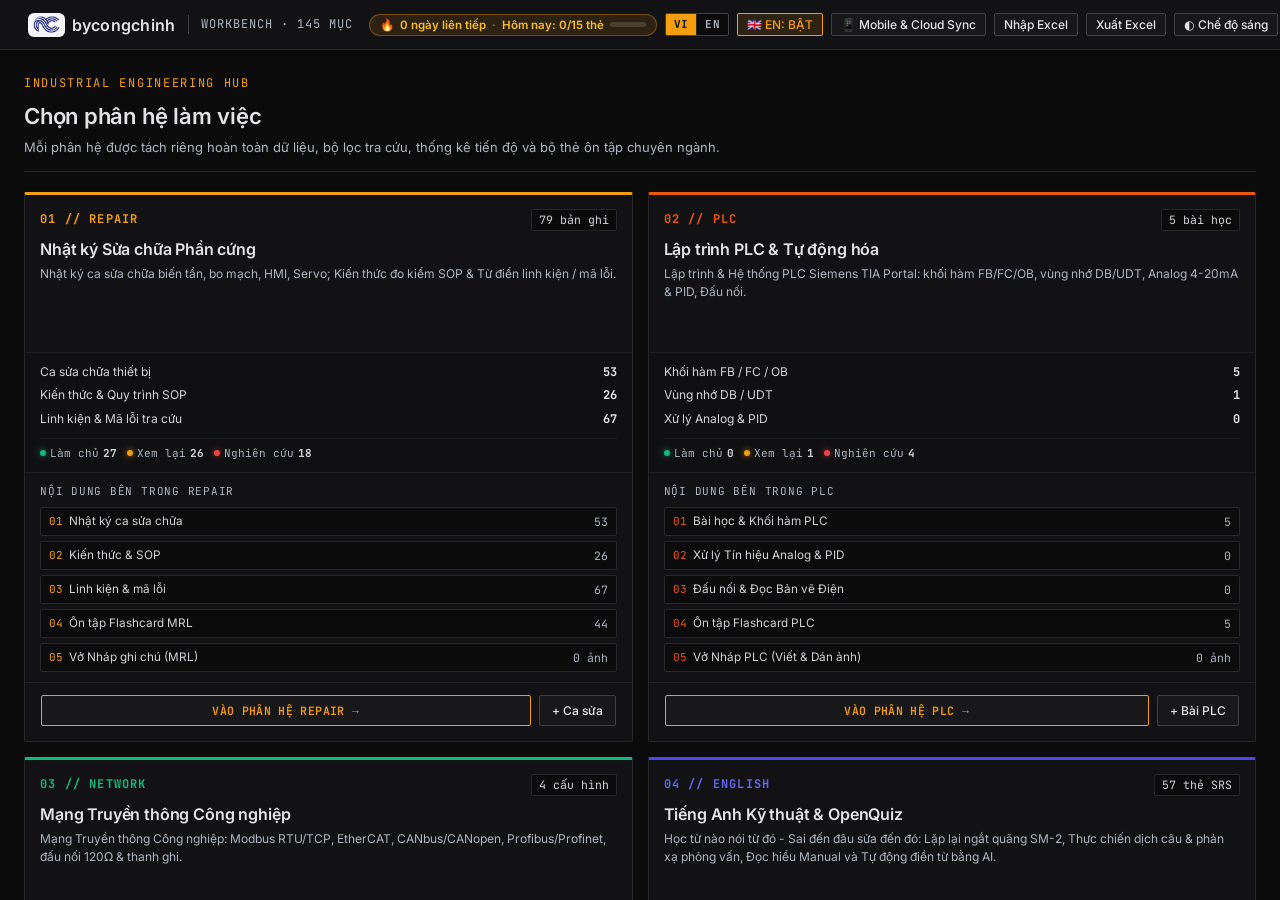
==== commit a27077f1: "Deploy MRL Mobile PWA (20261122043453)" ====
--- a/index.html
+++ b/index.html
@@ -15,9 +15,9 @@
   <link rel="icon" type="image/png" sizes="192x192" href="./static/icons/icon-nc-192.png" />
   <link rel="stylesheet" href="./static/fonts.css?v=1" />
   <script>try{if(localStorage.getItem("mrl-theme")==="light"){document.documentElement.dataset.theme="light";var mc=document.querySelector('meta[name="theme-color"]');if(mc)mc.setAttribute("content","#FFFFFF");}if(localStorage.getItem("mrl-en-mode")!=="0")document.documentElement.classList.add("en-mode-on");if(localStorage.getItem("mrl-app-lang")==="en")document.documentElement.dataset.lang="en";}catch(e){}</script>
-  <link rel="stylesheet" href="./static/styles.css?v=39" />
-  <link rel="stylesheet" href="./static/mobile.css?v=18" />
-  <meta name="mrl-build" content="20261121145707" />
+  <link rel="stylesheet" href="./static/styles.css?v=40" />
+  <link rel="stylesheet" href="./static/mobile.css?v=19" />
+  <meta name="mrl-build" content="20261122043453" />
 </head>
 <body spellcheck="false">
 <input type="file" id="excel-import-input" accept=".xlsx,.xlsm" class="hidden" />
@@ -997,9 +997,12 @@
       <div>
         <label class="lbl">Model Gemini</label>
         <select id="ai-cfg-model-select" class="sel">
-          <option value="gemini-2.5-flash">gemini-2.5-flash (Thông minh &amp; Chuẩn xác cao — Khuyên dùng)</option>
-          <option value="gemini-2.0-flash">gemini-2.0-flash (Nhanh &amp; Nhẹ)</option>
-          <option value="gemini-1.5-flash">gemini-1.5-flash</option>
+          <option value="gemini-3.5-flash-lite">gemini-3.5-flash-lite (Khuyên dùng — Siêu nhanh &amp; Miễn phí)</option>
+          <option value="gemini-flash-lite-latest">gemini-flash-lite-latest (Tự cập nhật bản Lite mới nhất)</option>
+          <option value="gemini-3.8-flash">gemini-3.8-flash (Thông minh nhất — tự chuyển Lite nếu quá tải)</option>
+          <option value="gemini-3.1-flash-lite">gemini-3.1-flash-lite (Ổn định &amp; Nhẹ)</option>
+          <option value="gemini-2.5-flash">gemini-2.5-flash (Key cũ — tự chuyển model mới nếu 404)</option>
+          <option value="gemini-2.0-flash">gemini-2.0-flash (Key cũ — tự chuyển model mới nếu 404)</option>
         </select>
       </div>
       <div id="ai-cfg-test-result" class="mono hidden" style="font-size:12px; padding:7px 10px; border:1px solid var(--line); background:var(--panel); border-radius:var(--r);"></div>
@@ -1072,17 +1075,17 @@
   </div>
 </div>
 
-<script src="./static/js/core_store.js?v=8"></script>
+<script src="./static/js/core_store.js?v=10"></script>
 <script src="./static/js/01-core.js?v=16"></script>
 <script src="./static/js/02-boot.js?v=16"></script>
-<script src="./static/js/03-views.js?v=12"></script>
-<script src="./static/js/04-media.js?v=12"></script>
+<script src="./static/js/03-views.js?v=13"></script>
+<script src="./static/js/04-media.js?v=13"></script>
 <script src="./static/js/05-split.js?v=9"></script>
-<script src="./static/js/06-reference.js?v=10"></script>
-<script src="./static/js/07-flashcards.js?v=14"></script>
-<script src="./static/js/08-data.js?v=12"></script>
-<script src="./static/js/09-english.js?v=19"></script>
-<script src="./static/js/10-english-hub.js?v=13"></script>
+<script src="./static/js/06-reference.js?v=11"></script>
+<script src="./static/js/07-flashcards.js?v=15"></script>
+<script src="./static/js/08-data.js?v=13"></script>
+<script src="./static/js/09-english.js?v=20"></script>
+<script src="./static/js/10-english-hub.js?v=15"></script>
 <script src="./static/a11y.js?v=8"></script>
 <script src="./static/ui.js?v=11"></script>
 <script src="./static/js/mobile_shell.js?v=11"></script>
--- a/static/styles.css
+++ b/static/styles.css
@@ -866,9 +866,55 @@
 }
 .sec-inline-edit-btn {
   padding: 2px 8px !important; font-size: 12px !important; line-height: 1.3 !important;
-  opacity: 0.78; flex: none;
-}
-.sec:hover .sec-inline-edit-btn, .sec-inline-edit-btn:focus { opacity: 1; border-color: var(--amber); color: var(--amber); }
+  opacity: 0.92; flex: none; display: inline-flex; align-items: center; gap: 3px;
+}
+.sec:hover .sec-inline-edit-btn, .sec-inline-edit-btn:hover, .sec-inline-edit-btn:focus { opacity: 1; border-color: var(--amber); color: var(--amber); }
+
+.sec-head-ops {
+  display: inline-flex; align-items: center; gap: 6px; flex-wrap: wrap; flex: none;
+}
+
+.uni-inline-bar {
+  margin-top: 6px;
+  display: flex;
+  align-items: center;
+  justify-content: space-between;
+  gap: 8px;
+  flex-wrap: wrap;
+  padding-top: 4px;
+  border-top: 1px dashed var(--line);
+}
+.uni-inline-bar-left,
+.uni-inline-bar-btns {
+  display: flex;
+  align-items: center;
+  gap: 6px;
+  flex-wrap: wrap;
+}
+.uni-inline-st {
+  font-family: var(--font-mono);
+  font-size: 11.5px;
+  color: var(--green);
+}
+.inline-lang-btn {
+  font-size: 11.5px !important;
+  padding: 2px 8px !important;
+  border-color: rgba(99, 102, 241, 0.45) !important;
+  color: #A5B4FC !important;
+  background: rgba(99, 102, 241, 0.1) !important;
+}
+.inline-lang-btn:hover {
+  border-color: #818CF8 !important;
+  background: rgba(99, 102, 241, 0.2) !important;
+}
+html[data-theme="light"] .inline-lang-btn {
+  border-color: #6366F1 !important;
+  color: #4338CA !important;
+  background: #EEF2FF !important;
+}
+html[data-theme="light"] .inline-lang-btn:hover {
+  background: #E0E7FF !important;
+}
 
 .inline-empty-prompt {
   border: 1px dashed var(--line-strong); border-radius: var(--r); padding: 14px 16px;
@@ -4026,3 +4072,269 @@
 html[data-theme="light"] .rep-form-details {
   background: #F8FAFC;
 }
+
+/* ==========================================================================
+   PART 2: FLAT 2-COLUMN CAPACITOR GRID IN COLD CHECK (NO SUB-HEADERS)
+   ========================================================================== */
+.cc-td-caps {
+  padding: 2px 6px !important;
+}
+.cc-cell-caps {
+  padding: 2px 0;
+}
+.cc-cap-grid {
+  display: flex;
+  flex-direction: column;
+  width: 100%;
+}
+.cc-cap-row {
+  display: grid;
+  grid-template-columns: minmax(0, 38%) minmax(0, 1fr) 22px;
+  grid-template-areas: "spec meas del";
+  align-items: center;
+  gap: 6px;
+  padding: 4px 2px;
+  border-bottom: 1px solid var(--line);
+}
+.cc-cap-row.readonly {
+  grid-template-columns: minmax(0, 38%) minmax(0, 1fr);
+  grid-template-areas: "spec meas";
+}
+.cc-cap-row:last-child {
+  border-bottom: 0;
+}
+.cc-cap-spec-col {
+  grid-area: spec;
+  min-width: 0;
+}
+.cc-cap-meas-col {
+  grid-area: meas;
+  display: flex;
+  align-items: center;
+  gap: 5px;
+  min-width: 0;
+}
+.cc-cap-inp {
+  background: transparent;
+  border: 1px solid transparent;
+  border-radius: 4px;
+  color: var(--text);
+  font-size: 12.5px;
+  padding: 3px 6px;
+  min-width: 0;
+  outline: none;
+  transition: border-color 0.14s ease, background-color 0.14s ease;
+}
+.cc-cap-inp:hover {
+  border-color: rgba(148, 163, 184, 0.28);
+  background: rgba(255, 255, 255, 0.03);
+}
+.cc-cap-inp:focus {
+  border-color: var(--amber);
+  background: rgba(15, 20, 25, 0.85);
+}
+.cc-cap-inp::placeholder {
+  color: var(--text-3);
+  opacity: 0.72;
+}
+.cc-cap-spec {
+  width: 100%;
+  font-weight: 600;
+  font-size: 12.5px;
+  color: var(--text);
+}
+.cc-cap-val-group,
+.cc-cap-esr-group {
+  display: inline-flex;
+  align-items: center;
+  gap: 3px;
+  flex: none;
+}
+.cc-cap-val {
+  width: 68px;
+  text-align: right;
+  font-weight: 600;
+  color: #38BDF8;
+}
+.cc-cap-unit-btn {
+  background: rgba(56, 189, 248, 0.1);
+  border: 1px solid rgba(56, 189, 248, 0.35);
+  color: #7DD3FC;
+  border-radius: 4px;
+  padding: 2px 6px;
+  font-size: 11px;
+  font-family: var(--font-mono);
+  font-weight: 700;
+  cursor: pointer;
+  line-height: 1.3;
+  flex: none;
+  transition: background-color 0.12s ease, border-color 0.12s ease;
+}
+.cc-cap-unit-btn:hover {
+  background: rgba(56, 189, 248, 0.22);
+  border-color: #38BDF8;
+}
+.cc-cap-sep {
+  color: var(--line-strong);
+  font-size: 12px;
+  user-select: none;
+  flex: none;
+}
+.cc-cap-esr-lbl,
+.cc-cap-ohm {
+  font-family: var(--font-mono);
+  font-size: 11px;
+  font-weight: 600;
+  color: var(--text-3);
+  user-select: none;
+  flex: none;
+}
+.cc-cap-esr {
+  width: 62px;
+  text-align: right;
+  color: var(--amber);
+  font-weight: 600;
+}
+.cc-cap-note {
+  flex: 1 1 70px;
+  min-width: 70px;
+  font-size: 12px;
+  color: var(--text-3);
+}
+.cc-cap-note:focus {
+  color: var(--text);
+}
+.cc-cap-del-btn {
+  grid-area: del;
+  width: 22px;
+  height: 22px;
+  border-radius: 4px;
+  border: 1px solid transparent;
+  background: transparent;
+  color: var(--text-3);
+  font-size: 15px;
+  line-height: 1;
+  cursor: pointer;
+  display: inline-flex;
+  align-items: center;
+  justify-content: center;
+  opacity: 0.48;
+  transition: opacity 0.12s ease, color 0.12s ease, background-color 0.12s ease;
+}
+.cc-cap-row:hover .cc-cap-del-btn,
+.cc-cap-del-btn:focus {
+  opacity: 0.95;
+}
+.cc-cap-del-btn:hover {
+  color: var(--red);
+  background: rgba(239, 68, 68, 0.12);
+}
+.cc-cap-foot {
+  padding: 4px 2px 2px;
+}
+.cc-cap-add-btn {
+  background: transparent;
+  border: 1px dashed rgba(148, 163, 184, 0.35);
+  color: var(--text-3);
+  border-radius: 4px;
+  padding: 2px 9px;
+  font-size: 11.5px;
+  font-family: var(--font-mono);
+  cursor: pointer;
+  transition: color 0.12s ease, border-color 0.12s ease, background-color 0.12s ease;
+}
+.cc-cap-add-btn:hover {
+  border-color: var(--amber);
+  color: var(--amber);
+  background: rgba(245, 158, 11, 0.08);
+}
+.cc-cap-spec-txt {
+  font-weight: 600;
+  font-size: 12.5px;
+  color: var(--text);
+}
+.cc-cap-val-txt {
+  font-size: 12px;
+  font-weight: 600;
+  color: #38BDF8;
+}
+.cc-cap-esr-txt {
+  font-size: 12px;
+  color: var(--amber);
+}
+.cc-cap-note-txt {
+  font-size: 12px;
+  color: var(--text-3);
+  margin-left: 4px;
+}
+
+/* Modal Capacitor Grid */
+.rep-modal-cc-row.has-caps {
+  grid-template-columns: 1fr auto auto !important;
+}
+.rep-modal-cc-row.has-caps .rep-cc-item-inp {
+  grid-column: 1 / 2;
+}
+.rep-modal-cc-row.has-caps .rep-modal-cap-wrap {
+  grid-column: 1 / -1;
+  order: 5;
+  margin-top: 4px;
+  padding-top: 4px;
+  border-top: 1px dashed var(--line);
+}
+.rep-modal-cap-list {
+  display: flex;
+  flex-direction: column;
+  gap: 4px;
+  margin-bottom: 5px;
+}
+.rep-modal-cap-row {
+  display: grid;
+  grid-template-columns: minmax(0, 38%) minmax(0, 1fr);
+  gap: 6px;
+  align-items: center;
+}
+.rep-modal-cap-row .cc-cap-meas-col {
+  gap: 5px;
+}
+
+/* Light Mode Overrides for Capacitor Grid */
+html[data-theme="light"] .cc-cap-row {
+  border-bottom-color: #E2E8F0;
+}
+html[data-theme="light"] .cc-cap-inp:hover {
+  border-color: #CBD5E1;
+  background: #F8FAFC;
+}
+html[data-theme="light"] .cc-cap-inp:focus {
+  border-color: #D97706;
+  background: #FFFFFF;
+}
+html[data-theme="light"] .cc-cap-val {
+  color: #0284C7;
+}
+html[data-theme="light"] .cc-cap-val-txt {
+  color: #0284C7;
+}
+html[data-theme="light"] .cc-cap-unit-btn {
+  background: #E0F2FE;
+  border-color: #7DD3FC;
+  color: #0369A1;
+}
+html[data-theme="light"] .cc-cap-unit-btn:hover {
+  background: #BAE6FD;
+  border-color: #0284C7;
+}
+html[data-theme="light"] .cc-cap-esr,
+html[data-theme="light"] .cc-cap-esr-txt {
+  color: #B45309;
+}
+html[data-theme="light"] .cc-cap-add-btn {
+  border-color: #CBD5E1;
+  color: #475569;
+}
+html[data-theme="light"] .cc-cap-add-btn:hover {
+  border-color: #D97706;
+  color: #B45309;
+  background: #FFFBEB;
+}
--- a/static/mobile.css
+++ b/static/mobile.css
@@ -2786,4 +2786,96 @@
     opacity: 1 !important;
     padding: 4px 8px !important;
   }
+  .cc-td-caps {
+    padding: 4px 0 0 !important;
+    width: 100% !important;
+  }
+  .cc-cell-caps {
+    padding: 2px 0 !important;
+    width: 100% !important;
+    overflow-x: hidden !important;
+  }
+  .cc-cap-row {
+    display: grid !important;
+    grid-template-columns: minmax(0, 1fr) 28px !important;
+    grid-template-areas:
+      "spec del"
+      "meas meas" !important;
+    gap: 4px 6px !important;
+    padding: 6px 2px !important;
+    align-items: center !important;
+  }
+  .cc-cap-row.readonly {
+    grid-template-columns: minmax(0, 1fr) !important;
+    grid-template-areas:
+      "spec"
+      "meas" !important;
+  }
+  .cc-cap-spec {
+    font-size: 13.5px !important;
+    padding: 4px 6px !important;
+  }
+  .cc-cap-meas-col {
+    flex-wrap: wrap !important;
+    gap: 4px 5px !important;
+    padding-left: 2px !important;
+  }
+  .cc-cap-val {
+    width: 48px !important;
+    font-size: 13px !important;
+    padding: 4px 4px !important;
+  }
+  .cc-cap-unit-btn {
+    min-height: 26px !important;
+    padding: 2px 6px !important;
+    font-size: 11.5px !important;
+  }
+  .cc-cap-esr {
+    width: 46px !important;
+    font-size: 13px !important;
+    padding: 4px 4px !important;
+  }
+  .cc-cap-note {
+    flex: 1 1 60px !important;
+    min-width: 60px !important;
+    font-size: 12.5px !important;
+    padding: 4px 5px !important;
+  }
+  .cc-cap-del-btn {
+    opacity: 0.9 !important;
+    width: 28px !important;
+    height: 28px !important;
+    font-size: 17px !important;
+  }
+  .cc-cap-add-btn {
+    min-height: 30px !important;
+    padding: 4px 12px !important;
+    font-size: 12.5px !important;
+  }
+  .rep-modal-cap-row {
+    grid-template-columns: minmax(0, 1fr) !important;
+    gap: 4px !important;
+    padding: 6px 0 !important;
+    border-bottom: 1px solid var(--line);
+  }
+  .sec-inline-edit-btn {
+    opacity: 1 !important;
+    min-height: 26px !important;
+    padding: 3px 9px !important;
+    font-size: 12px !important;
+  }
+  .uni-inline-bar {
+    gap: 6px !important;
+  }
+  .uni-inline-bar-btns {
+    width: 100% !important;
+    display: grid !important;
+    grid-template-columns: 1fr 1fr !important;
+    gap: 6px !important;
+  }
+  .uni-inline-bar-btns .btn {
+    min-height: 36px !important;
+    justify-content: center !important;
+    font-size: 13px !important;
+  }
 }
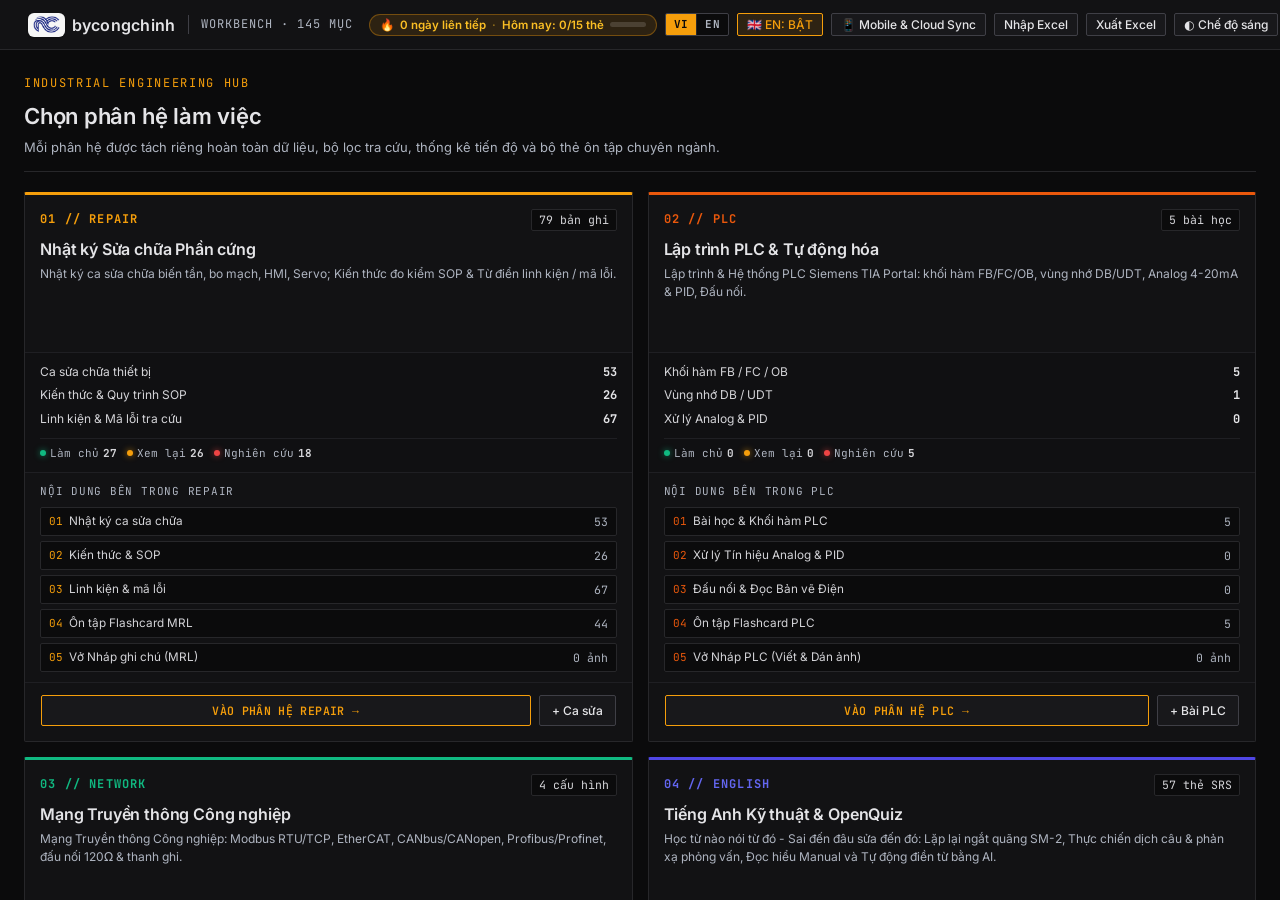
==== commit 8ead80e0: "Deploy MRL Mobile PWA (20261122043615)" ====
--- a/index.html
+++ b/index.html
@@ -17,7 +17,7 @@
   <script>try{if(localStorage.getItem("mrl-theme")==="light"){document.documentElement.dataset.theme="light";var mc=document.querySelector('meta[name="theme-color"]');if(mc)mc.setAttribute("content","#FFFFFF");}if(localStorage.getItem("mrl-en-mode")!=="0")document.documentElement.classList.add("en-mode-on");if(localStorage.getItem("mrl-app-lang")==="en")document.documentElement.dataset.lang="en";}catch(e){}</script>
   <link rel="stylesheet" href="./static/styles.css?v=40" />
   <link rel="stylesheet" href="./static/mobile.css?v=19" />
-  <meta name="mrl-build" content="20261122043453" />
+  <meta name="mrl-build" content="20261122043615" />
 </head>
 <body spellcheck="false">
 <input type="file" id="excel-import-input" accept=".xlsx,.xlsm" class="hidden" />
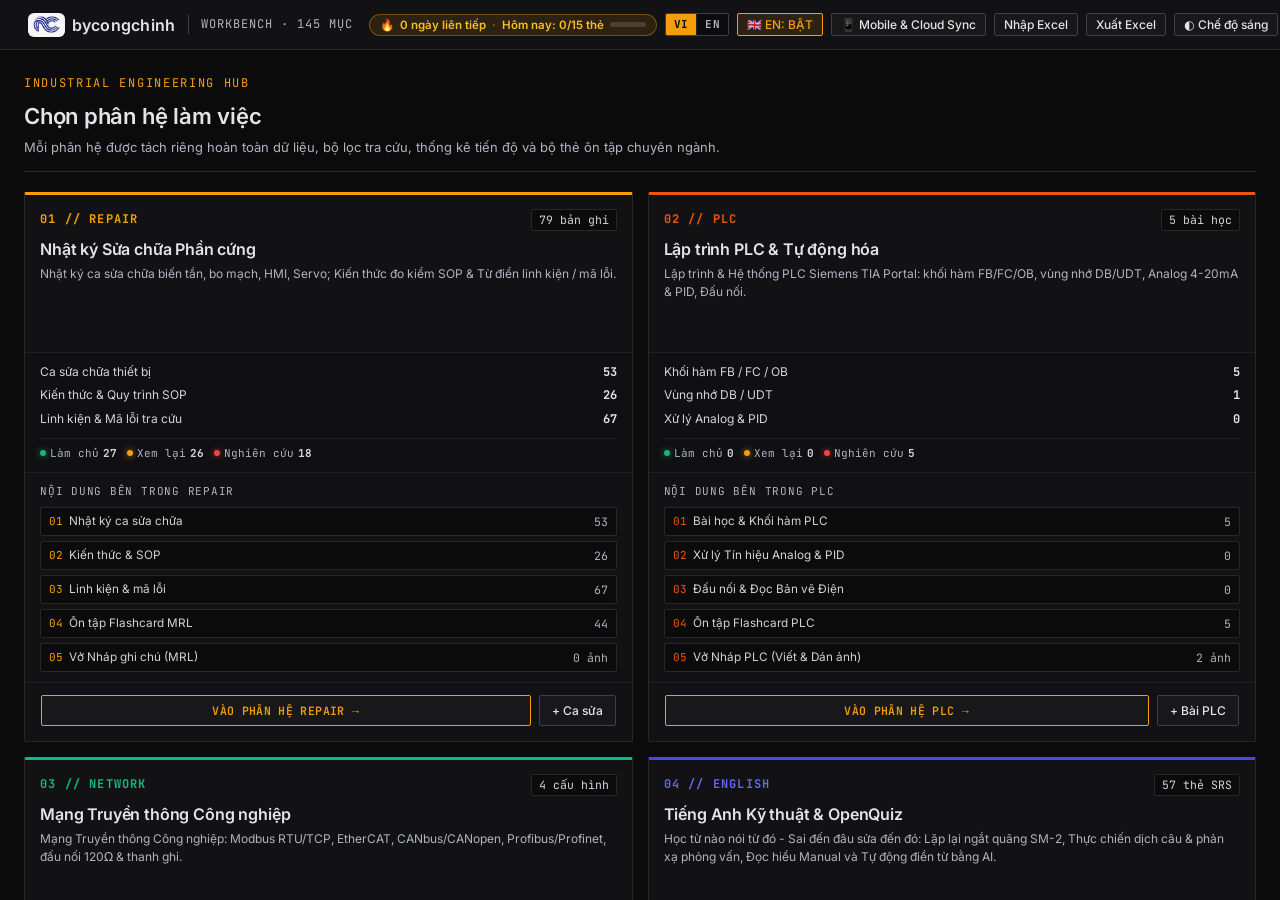
==== commit 139a2ddd: "Deploy MRL Mobile PWA (20261124031336)" ====
--- a/index.html
+++ b/index.html
@@ -15,9 +15,9 @@
   <link rel="icon" type="image/png" sizes="192x192" href="./static/icons/icon-nc-192.png" />
   <link rel="stylesheet" href="./static/fonts.css?v=1" />
   <script>try{if(localStorage.getItem("mrl-theme")==="light"){document.documentElement.dataset.theme="light";var mc=document.querySelector('meta[name="theme-color"]');if(mc)mc.setAttribute("content","#FFFFFF");}if(localStorage.getItem("mrl-en-mode")!=="0")document.documentElement.classList.add("en-mode-on");if(localStorage.getItem("mrl-app-lang")==="en")document.documentElement.dataset.lang="en";}catch(e){}</script>
-  <link rel="stylesheet" href="./static/styles.css?v=40" />
-  <link rel="stylesheet" href="./static/mobile.css?v=19" />
-  <meta name="mrl-build" content="20261122043615" />
+  <link rel="stylesheet" href="./static/styles.css?v=42" />
+  <link rel="stylesheet" href="./static/mobile.css?v=21" />
+  <meta name="mrl-build" content="20261124031336" />
 </head>
 <body spellcheck="false">
 <input type="file" id="excel-import-input" accept=".xlsx,.xlsm" class="hidden" />
@@ -72,7 +72,17 @@
     <div class="ws-nav-head">
       <div class="ws-nav-top">
         <button type="button" class="portal-back-btn" onclick="openPortalScreen()" title="Quay về màn hình chọn 4 phân hệ (Alt+Home)">← Màn hình chính</button>
-        <button type="button" class="sidebar-hide-btn" onclick="toggleLeftSidebar()" title="Ẩn thanh menu dọc bên trái (Ctrl+B)">« Ẩn</button>
+        <div class="nav-hist-group" role="group" aria-label="Lịch sử điều hướng">
+          <button type="button" id="nav-hist-back-btn" class="nav-hist-btn nav-hist-back-btn" onclick="goNavBack()" disabled data-no-i18n="1" title="Quay lại (Alt + ←)" aria-label="Quay lại">
+            <svg width="13" height="13" viewBox="0 0 24 24" fill="none" stroke="currentColor" stroke-width="2" stroke-linecap="round" stroke-linejoin="round" aria-hidden="true"><path d="M19 12H5"/><path d="m12 19-7-7 7-7"/></svg>
+          </button>
+          <button type="button" id="nav-hist-fwd-btn" class="nav-hist-btn nav-hist-fwd-btn" onclick="goNavForward()" disabled data-no-i18n="1" title="Đi tiếp (Alt + →)" aria-label="Đi tiếp">
+            <svg width="13" height="13" viewBox="0 0 24 24" fill="none" stroke="currentColor" stroke-width="2" stroke-linecap="round" stroke-linejoin="round" aria-hidden="true"><path d="M5 12h14"/><path d="m12 5 7 7-7 7"/></svg>
+          </button>
+        </div>
+        <button type="button" class="sidebar-hide-btn" onclick="toggleLeftSidebar()" data-no-i18n="1" title="Ẩn thanh menu dọc bên trái (Ctrl+B)" aria-label="Ẩn thanh menu dọc">
+          <svg width="13" height="13" viewBox="0 0 24 24" fill="none" stroke="currentColor" stroke-width="2" stroke-linecap="round" stroke-linejoin="round" aria-hidden="true"><rect x="3" y="3" width="18" height="18" rx="2"/><path d="M9 3v18"/><path d="m15 15-3-3 3-3"/></svg>
+        </button>
       </div>
       <div class="ws-switcher" aria-label="Chuyển nhanh phân hệ">
         <button type="button" id="ws-pill-mrl" class="ws-pill" onclick="enterWorkspace('mrl')">MRL</button>
@@ -101,6 +111,14 @@
   <!-- ================= MAIN (TIA PORTAL TAB STRIP + SPLIT WORKSPACE) ================= -->
   <main class="main">
     <div id="editor-tabstrip" class="editor-tabstrip">
+      <div class="nav-hist-group tabstrip-nav-hist" role="group" aria-label="Lịch sử điều hướng">
+        <button type="button" class="nav-hist-btn nav-hist-back-btn" onclick="goNavBack()" disabled data-no-i18n="1" title="Quay lại (Alt + ←)" aria-label="Quay lại">
+          <svg width="13" height="13" viewBox="0 0 24 24" fill="none" stroke="currentColor" stroke-width="2" stroke-linecap="round" stroke-linejoin="round" aria-hidden="true"><path d="M19 12H5"/><path d="m12 19-7-7 7-7"/></svg>
+        </button>
+        <button type="button" class="nav-hist-btn nav-hist-fwd-btn" onclick="goNavForward()" disabled data-no-i18n="1" title="Đi tiếp (Alt + →)" aria-label="Đi tiếp">
+          <svg width="13" height="13" viewBox="0 0 24 24" fill="none" stroke="currentColor" stroke-width="2" stroke-linecap="round" stroke-linejoin="round" aria-hidden="true"><path d="M5 12h14"/><path d="m12 5 7 7-7 7"/></svg>
+        </button>
+      </div>
       <div id="editor-tabs-list" class="editor-tabs-list"></div>
       <div class="tabstrip-actions">
         <button type="button" id="workspace-streak-badge" class="streak-pill compact" onclick="enterWorkspace('english', 'en-quiz')" title="Chuỗi ngày học &amp; Mục tiêu Tiếng Anh hôm nay">
@@ -116,8 +134,10 @@
           <button type="button" class="lang-btn" data-lang-btn="en" onclick="setAppLanguage('en')" title="English (100% UI &amp; Content)">EN</button>
         </div>
         <button type="button" id="btn-en-mode" class="btn btn-sm split-on" onclick="toggleEnMode()" title="Bật/tắt chế độ học Tiếng Anh song ngữ (quét chữ dịch, gạch chân thuật ngữ)">🇬🇧 EN: BẬT</button>
-        <button type="button" id="en-top-ai-cfg-btn" class="btn btn-sm hidden" onclick="openAiConfigModal()" title="Cấu hình Gemini API Key miễn phí từ Google AI Studio">🔑 Cấu hình Gemini API Key</button>
-        <button type="button" id="btn-en-vocab" class="btn btn-sm" onclick="openVocabModal()" title="Sổ từ vựng Tiếng Anh chuyên ngành">⭐ <span class="en-vocab-pill-lbl">Từ vựng</span> (<span class="en-vocab-count">0</span>)</button>
+        <button type="button" id="global-ai-cfg-btn" class="btn btn-sm ai-global-btn is-off" data-no-i18n="1" onclick="openAiConfigModal()" title="Gemini AI · Offline">
+          <span class="ai-status-dot" aria-hidden="true"></span>
+          <span class="ai-btn-lbl">AI: TẮT</span>
+        </button>
         <button type="button" id="btn-split-vertical" class="btn btn-sm" onclick="toggleSplitMode('vertical')" title="Chia đôi Trái / Phải giống TIA Portal (Ctrl+\)">◫ Chia đôi</button>
         <button type="button" id="btn-split-horizontal" class="btn btn-sm" onclick="toggleSplitMode('horizontal')" title="Chia Trên / Dưới">⬓ Trên/Dưới</button>
         <button type="button" id="btn-swap-panes" class="btn btn-sm hidden" onclick="swapSplitPanes()" title="Đổi nội dung giữa Khung 1 và Khung 2">⇄ Đổi bên</button>
@@ -457,6 +477,7 @@
             <button type="button" id="p2-pill-repair" class="pane2-pill" onclick="setPane2Group('repair')">CA SỬA</button>
             <button type="button" id="p2-pill-knowledge" class="pane2-pill" onclick="setPane2Group('knowledge')">SOP</button>
             <button type="button" id="p2-pill-scratchpad" class="pane2-pill" onclick="setPane2Group('scratchpad')">NHÁP</button>
+            <button type="button" id="p2-pill-drill" class="pane2-pill" onclick="setPane2Group('drill')">ÔN TẬP</button>
           </div>
           <select id="pane2-item-select" class="sel pane2-sel" onchange="onPane2SelectChange()"></select>
           <div class="pane-head-actions">
@@ -541,14 +562,14 @@
       </div>
 
       <details id="rep-form-advanced" class="rep-form-details">
-        <summary class="rep-form-summary">▸ Thêm ngay Bước 01 / Lưu ý nguồn</summary>
+        <summary class="rep-form-summary">▸ Thêm ngay Các mục nội dung (Bảng 2 cột) / Lưu ý nguồn</summary>
         <div class="rep-form-adv-body">
           <div>
             <div class="sec-head" style="margin-top:2px;">
-              <span class="sec-title">QUY TRÌNH BẮT BỆNH &amp; XỬ LÝ</span>
-              <button type="button" class="btn btn-sm btn-primary" onclick="addRepairStepRow()">+ Thêm bước kiểm tra</button>
+              <span class="sec-title">CÁC MỤC NỘI DUNG (BẢNG 2 CỘT)</span>
+              <button type="button" class="btn btn-sm btn-primary" onclick="addModalRepairBlock()">+ Thêm mục mới</button>
             </div>
-            <div id="rep-form-steps-container" class="stack"></div>
+            <div id="rep-form-blocks-container" class="stack"></div>
           </div>
 
           <div class="form-warn">
@@ -1029,6 +1050,9 @@
 <div id="mobile-detail-topbar">
   <button type="button" id="mob-back-btn" class="mob-back-btn" onclick="closeMobileDetailOverlay(false)">← Quay lại</button>
   <span id="mob-detail-id" class="mob-detail-id">---</span>
+  <button type="button" id="mob-detail-ai-btn" class="mob-ai-pill is-off" data-no-i18n="1" onclick="openAiConfigModal()" title="Gemini AI">
+    <span class="ai-status-dot" aria-hidden="true"></span><span class="mob-ai-lbl">AI</span>
+  </button>
   <button type="button" id="mob-detail-lang-btn" class="mob-detail-lang-btn" onclick="toggleMobileQuickLang()" title="Chuyển nhanh ngôn ngữ VI / EN">VI</button>
   <button type="button" id="mob-wakelock-btn" class="mob-wakelock-btn hidden" onclick="toggleMobileWakeLock()" title="Giữ sáng màn hình khi đo mạch">☀️</button>
   <select id="mob-detail-status" class="sel mob-detail-status hidden" onchange="onMobileDetailStatusChange(this.value)">
@@ -1075,19 +1099,19 @@
   </div>
 </div>
 
-<script src="./static/js/core_store.js?v=10"></script>
-<script src="./static/js/01-core.js?v=16"></script>
-<script src="./static/js/02-boot.js?v=16"></script>
-<script src="./static/js/03-views.js?v=13"></script>
+<script src="./static/js/core_store.js?v=11"></script>
+<script src="./static/js/01-core.js?v=18"></script>
+<script src="./static/js/02-boot.js?v=17"></script>
+<script src="./static/js/03-views.js?v=15"></script>
 <script src="./static/js/04-media.js?v=13"></script>
-<script src="./static/js/05-split.js?v=9"></script>
-<script src="./static/js/06-reference.js?v=11"></script>
-<script src="./static/js/07-flashcards.js?v=15"></script>
-<script src="./static/js/08-data.js?v=13"></script>
-<script src="./static/js/09-english.js?v=20"></script>
-<script src="./static/js/10-english-hub.js?v=15"></script>
+<script src="./static/js/05-split.js?v=10"></script>
+<script src="./static/js/06-reference.js?v=12"></script>
+<script src="./static/js/07-flashcards.js?v=17"></script>
+<script src="./static/js/08-data.js?v=14"></script>
+<script src="./static/js/09-english.js?v=22"></script>
+<script src="./static/js/10-english-hub.js?v=16"></script>
 <script src="./static/a11y.js?v=8"></script>
 <script src="./static/ui.js?v=11"></script>
-<script src="./static/js/mobile_shell.js?v=11"></script>
+<script src="./static/js/mobile_shell.js?v=13"></script>
 </body>
 </html>
--- a/static/styles.css
+++ b/static/styles.css
@@ -531,16 +531,31 @@
 
 /* ---- Sidebar Workspace Navigation Header ---- */
 .ws-nav-head { padding: 8px 10px; border-bottom: 1px solid var(--line); background: #0E0E10; display: flex; flex-direction: column; gap: 6px; }
-.ws-nav-top { display: flex; align-items: center; gap: 5px; }
+.ws-nav-top { display: flex; align-items: center; gap: 4px; }
 .portal-back-btn {
   flex: 1; min-width: 0; background: var(--panel-2); border: 1px solid var(--line-strong); border-radius: var(--r);
-  padding: 5px 8px; font-family: var(--font-mono); font-size: 12px; color: var(--text-2); text-align: left;
+  padding: 4px 6px; font-family: var(--font-mono); font-size: 11px; color: var(--text-2); text-align: left;
   white-space: nowrap; overflow: hidden; text-overflow: ellipsis;
 }
 .portal-back-btn:hover { border-color: var(--amber); color: var(--amber); background: var(--sel); }
+.nav-hist-group {
+  display: inline-flex; flex: none; border: 1px solid var(--line-strong); border-radius: var(--r);
+  overflow: hidden; background: var(--bg);
+}
+.nav-hist-btn {
+  width: 23px; height: 24px; padding: 0; border: 0; background: transparent; color: var(--text-2);
+  display: inline-flex; align-items: center; justify-content: center; cursor: pointer;
+}
+.nav-hist-btn:first-child { border-right: 1px solid var(--line); }
+.nav-hist-btn:hover:not(:disabled) { border-color: var(--amber); color: var(--amber); background: var(--sel); }
+.nav-hist-btn:disabled { opacity: 0.32; cursor: not-allowed; }
+.tabstrip-nav-hist { display: none; margin: 4px 0 4px 6px; align-self: center; }
+.app.sidebar-collapsed .tabstrip-nav-hist { display: inline-flex; }
 .sidebar-hide-btn {
-  flex: none; background: var(--bg); border: 1px solid var(--line-strong); border-radius: var(--r);
-  padding: 5px 7px; font-family: var(--font-mono); font-size: 12px; color: var(--text-3); white-space: nowrap;
+  flex: none; width: 26px; height: 26px; padding: 0;
+  display: inline-flex; align-items: center; justify-content: center;
+  background: var(--bg); border: 1px solid var(--line-strong); border-radius: var(--r);
+  color: var(--text-3);
 }
 .sidebar-hide-btn:hover { border-color: var(--amber); color: var(--amber); background: var(--sel); }
 .app.sidebar-collapsed .sidebar-open-btn { border-color: var(--amber); color: var(--amber); background: rgba(245, 158, 11, 0.1); }
@@ -2733,7 +2748,6 @@
 /* ---- Workspace 04 // ENGLISH Clean UI Streamlining ---- */
 body.ws-english #editor-tabs-list,
 body.ws-english #btn-clear-tabs,
-body.ws-english #btn-en-vocab,
 body.ws-english #btn-split-vertical,
 body.ws-english #btn-split-horizontal,
 body.ws-english #btn-swap-panes,
@@ -2744,8 +2758,12 @@
   justify-content: flex-end;
   padding-right: 10px;
 }
-body.ws-english #en-top-ai-cfg-btn {
-  display: inline-flex !important;
+body.ws-english.app-nav-collapsed .editor-tabstrip,
+.app.sidebar-collapsed .editor-tabstrip {
+  justify-content: space-between;
+}
+body.ws-english .tabstrip-actions {
+  margin-left: auto;
 }
 body.ws-english .sidebar .side-section,
 body.ws-english .sidebar #sidebar-actions,
@@ -3830,6 +3848,291 @@
   background: rgba(239, 68, 68, 0.1);
 }
 
+/* Custom 2-Column Repair Blocks (Freeform Sections) */
+.rb-list {
+  display: flex;
+  flex-direction: column;
+  gap: 12px;
+}
+.rb-block {
+  border: 1px solid var(--border);
+  border-radius: var(--r);
+  background: var(--surface);
+  overflow: hidden;
+}
+.rb-head {
+  display: flex;
+  align-items: center;
+  justify-content: space-between;
+  gap: 10px;
+  flex-wrap: wrap;
+  padding: 8px 12px;
+  background: var(--surface-2);
+  border-bottom: 1px solid var(--border);
+}
+.rb-title-host {
+  flex: 1 1 220px;
+  min-width: 0;
+}
+.rb-title {
+  font-family: var(--font-mono);
+  font-size: 12.5px;
+  font-weight: 700;
+  letter-spacing: 0.03em;
+  color: var(--text-1);
+  padding: 3px 6px;
+  border-radius: var(--r);
+  word-break: break-word;
+  transition: background-color 0.14s ease, box-shadow 0.14s ease;
+}
+.rb-title.rb-editable {
+  cursor: text;
+}
+.rb-title.rb-editable:hover {
+  background: rgba(245, 158, 11, 0.08);
+  box-shadow: inset 0 0 0 1px rgba(245, 158, 11, 0.35);
+}
+.rb-title-empty {
+  color: var(--text-3);
+  font-style: italic;
+  font-weight: 500;
+}
+.rb-title-inp {
+  width: 100%;
+  font-family: var(--font-mono);
+  font-size: 12.5px;
+  font-weight: 700;
+  padding: 4px 8px;
+  min-height: 30px;
+}
+.rb-head-acts {
+  display: inline-flex;
+  align-items: center;
+  gap: 6px;
+  flex-wrap: wrap;
+}
+.rb-head-acts .btn {
+  display: inline-flex;
+  align-items: center;
+  gap: 5px;
+}
+.rb-svg {
+  width: 13px;
+  height: 13px;
+  flex: 0 0 auto;
+  display: block;
+}
+.rb-bilingual {
+  margin: 0;
+  border-bottom: 1px solid var(--border);
+  border-radius: 0;
+}
+.rb-table-wrap {
+  width: 100%;
+  overflow-x: auto;
+}
+.rb-table {
+  width: 100%;
+  border-collapse: collapse;
+  table-layout: fixed;
+}
+.rb-col-label {
+  width: 28%;
+  min-width: 160px;
+}
+.rb-col-content {
+  width: auto;
+}
+.rb-col-del {
+  width: 32px;
+}
+.rb-table tbody tr {
+  border-bottom: 1px solid var(--border-subtle, var(--border));
+  transition: background-color 0.12s ease;
+}
+.rb-table tbody tr:last-child {
+  border-bottom: 0;
+}
+.rb-table tbody tr:hover {
+  background: rgba(255, 255, 255, 0.025);
+}
+.rb-table tbody td {
+  padding: 6px 8px;
+  vertical-align: top;
+}
+.rb-td-label {
+  border-right: 1px solid var(--border-subtle, var(--border));
+  min-width: 160px;
+}
+.rb-cell {
+  min-height: 28px;
+  padding: 4px 6px;
+  border-radius: var(--r);
+  line-height: 1.55;
+  word-break: break-word;
+  overflow-wrap: anywhere;
+  transition: background-color 0.14s ease, box-shadow 0.14s ease;
+}
+.rb-editable {
+  cursor: text;
+}
+.rb-editable:hover {
+  background: rgba(245, 158, 11, 0.07);
+  box-shadow: inset 0 0 0 1px rgba(245, 158, 11, 0.35);
+}
+.rb-cell-label {
+  font-weight: 600;
+  font-size: 13px;
+  color: var(--text-1);
+}
+.rb-cell-content {
+  font-size: 13.5px;
+  color: var(--text-2);
+  white-space: pre-line;
+}
+.rb-inline-inp {
+  width: 100%;
+  font-size: 13px;
+  font-weight: 600;
+  padding: 4px 8px;
+  min-height: 30px;
+}
+.rb-inline-ta {
+  width: 100%;
+  font-size: 13.5px;
+  line-height: 1.5;
+  padding: 5px 8px;
+  min-height: 42px;
+  resize: vertical;
+}
+.rb-td-del {
+  text-align: center;
+  vertical-align: middle !important;
+  padding: 4px !important;
+  width: 32px;
+}
+.rb-row-del-btn {
+  width: 24px;
+  height: 24px;
+  border: 1px solid transparent;
+  border-radius: var(--r);
+  background: transparent;
+  color: var(--text-3);
+  display: inline-flex;
+  align-items: center;
+  justify-content: center;
+  opacity: 0.45;
+  cursor: pointer;
+  transition: opacity 0.14s ease, color 0.14s ease, border-color 0.14s ease, background-color 0.14s ease;
+}
+.rb-row:hover .rb-row-del-btn,
+.rb-row:focus-within .rb-row-del-btn {
+  opacity: 0.92;
+}
+.rb-row-del-btn:hover {
+  opacity: 1 !important;
+  color: var(--red);
+  border-color: rgba(239, 68, 68, 0.45);
+  background: rgba(239, 68, 68, 0.12);
+}
+.rb-row-del-mobile {
+  display: none;
+}
+.rb-empty-row td {
+  padding: 8px 12px !important;
+}
+.rb-empty-row-btn {
+  width: 100%;
+  display: inline-flex;
+  align-items: center;
+  justify-content: flex-start;
+  gap: 6px;
+  padding: 6px 8px;
+  border: 1px dashed var(--border);
+  border-radius: var(--r);
+  background: transparent;
+  color: var(--text-3);
+  font-size: 12.5px;
+  cursor: pointer;
+}
+.rb-empty-row-btn:hover {
+  color: var(--amber);
+  border-color: rgba(245, 158, 11, 0.45);
+  background: rgba(245, 158, 11, 0.06);
+}
+.rb-add-block-bar {
+  margin-top: 10px;
+}
+.rep-blocks-host > .rb-add-block-bar:only-child {
+  margin-top: 0;
+}
+.rb-add-block-btn {
+  width: 100%;
+  display: inline-flex;
+  align-items: center;
+  justify-content: center;
+  gap: 7px;
+  padding: 9px 14px;
+  border: 1px dashed var(--border-2, var(--border));
+  border-radius: var(--r);
+  background: transparent;
+  color: var(--text-3);
+  font-family: var(--font-mono);
+  font-size: 12.5px;
+  font-weight: 600;
+  cursor: pointer;
+  transition: border-color 0.14s ease, color 0.14s ease, background-color 0.14s ease;
+}
+.rb-add-block-btn:hover {
+  border-color: var(--amber);
+  color: var(--amber);
+  background: rgba(245, 158, 11, 0.06);
+}
+
+/* Modal Custom 2-Column Blocks */
+.rep-modal-rb-card {
+  border: 1px solid var(--border);
+  border-radius: var(--r);
+  background: var(--surface-2);
+  padding: 10px;
+  display: flex;
+  flex-direction: column;
+  gap: 8px;
+}
+.rep-modal-rb-head {
+  display: flex;
+  align-items: center;
+  gap: 6px;
+  flex-wrap: wrap;
+}
+.rep-modal-rb-title {
+  flex: 1 1 200px;
+  min-width: 0;
+  font-family: var(--font-mono);
+  font-size: 12.5px;
+  font-weight: 700;
+}
+.rep-modal-rb-rows {
+  display: flex;
+  flex-direction: column;
+  gap: 6px;
+}
+.rep-modal-rb-row {
+  display: grid;
+  grid-template-columns: minmax(140px, 28%) 1fr auto;
+  gap: 6px;
+  align-items: start;
+}
+.rep-modal-rb-label {
+  font-size: 12.5px;
+  font-weight: 600;
+}
+.rep-modal-rb-content {
+  font-size: 12.5px;
+  min-height: 36px;
+  resize: vertical;
+}
+
 /* Click-to-Edit & Inline Editor */
 .rep-editable,
 .uni-editable,
@@ -4071,6 +4374,42 @@
 }
 html[data-theme="light"] .rep-form-details {
   background: #F8FAFC;
+}
+html[data-theme="light"] .rb-block {
+  background: #FFFFFF;
+  border-color: #CBD5E1;
+}
+html[data-theme="light"] .rb-head {
+  background: #F8FAFC;
+  border-bottom-color: #E2E8F0;
+}
+html[data-theme="light"] .rb-table tbody tr {
+  border-bottom-color: #E2E8F0;
+}
+html[data-theme="light"] .rb-table tbody tr:hover {
+  background: #F8FAFC;
+}
+html[data-theme="light"] .rb-td-label {
+  border-right-color: #E2E8F0;
+}
+html[data-theme="light"] .rb-title.rb-editable:hover,
+html[data-theme="light"] .rb-editable:hover {
+  background: rgba(217, 119, 6, 0.06);
+  box-shadow: inset 0 0 0 1px rgba(217, 119, 6, 0.38);
+}
+html[data-theme="light"] .rb-add-block-btn {
+  border-color: #CBD5E1;
+  color: #475569;
+  background: #FFFFFF;
+}
+html[data-theme="light"] .rb-add-block-btn:hover {
+  border-color: #D97706;
+  color: #B45309;
+  background: #FFFBEB;
+}
+html[data-theme="light"] .rep-modal-rb-card {
+  background: #FFFFFF;
+  border-color: #CBD5E1;
 }
 
 /* ==========================================================================
@@ -4338,3 +4677,92 @@
   color: #B45309;
   background: #FFFBEB;
 }
+
+/* ---- Global Header AI Button, Drill Tabs & Pane 2 Drill ---- */
+.ai-global-btn {
+  display: inline-flex; align-items: center; gap: 6px;
+  font-family: var(--font-mono); font-weight: 600; white-space: nowrap;
+}
+.ai-status-dot {
+  width: 8px; height: 8px; border-radius: 50%; flex: none; display: inline-block;
+}
+.ai-global-btn.is-on {
+  border-color: rgba(16, 185, 129, 0.55);
+  background: rgba(16, 185, 129, 0.12);
+  color: #34D399;
+}
+.ai-global-btn.is-on:hover {
+  border-color: #10B981;
+  background: rgba(16, 185, 129, 0.22);
+}
+.ai-global-btn.is-on .ai-status-dot {
+  background: #10B981;
+  box-shadow: 0 0 0 2px rgba(16, 185, 129, 0.24);
+}
+.ai-global-btn.is-off {
+  border-color: var(--line-strong);
+  color: var(--text-3);
+}
+.ai-global-btn.is-off:hover {
+  border-color: var(--amber);
+  color: var(--text);
+}
+.ai-global-btn.is-off .ai-status-dot {
+  background: #EF4444;
+  opacity: 0.72;
+}
+html[data-theme="light"] .ai-global-btn.is-on {
+  background: #ECFDF5;
+  border-color: #10B981;
+  color: #047857;
+}
+html[data-theme="light"] .ai-global-btn.is-on:hover {
+  background: #D1FAE5;
+}
+html[data-theme="light"] .ai-global-btn.is-off {
+  background: #F8FAFC;
+  border-color: #CBD5E1;
+  color: #64748B;
+}
+html[data-theme="light"] .ai-global-btn.is-off .ai-status-dot {
+  background: #DC2626;
+  opacity: 0.7;
+}
+html[data-theme="light"] .nav-hist-group {
+  background: #FFFFFF;
+  border-color: #CBD5E1;
+}
+html[data-theme="light"] .nav-hist-btn {
+  color: #475569;
+}
+html[data-theme="light"] .nav-hist-btn:hover:not(:disabled) {
+  background: #FFFBEB;
+  color: #B45309;
+}
+
+.etab.etab-drill {
+  max-width: 260px;
+}
+.etab.etab-drill .etab-svg-ico {
+  flex: none;
+  color: var(--amber);
+}
+.etab.etab-drill.is-p2:not(.is-p1) .etab-svg-ico {
+  color: var(--green);
+}
+.etab-drill-prog {
+  font-family: var(--font-mono);
+  font-size: 11px;
+  color: var(--text-3);
+  margin-left: 1px;
+  flex: none;
+}
+.p2-drill-wrap {
+  padding: 14px 16px 28px;
+  display: flex;
+  flex-direction: column;
+  gap: 10px;
+}
+.p2-drill-wrap .fc-compare {
+  grid-template-columns: 1fr;
+}
--- a/static/mobile.css
+++ b/static/mobile.css
@@ -254,19 +254,76 @@
     display: flex;
     flex: none;
     align-items: center;
-    gap: 6px;
+    gap: 0;
     height: 44px;
-    padding: 0 10px;
+    padding: 0;
     background: var(--panel);
     border-bottom: 1px solid var(--line);
+    overflow: hidden;
+  }
+  .mob-sub-scroll {
+    flex: 1;
+    min-width: 0;
+    display: flex;
+    align-items: center;
+    gap: 6px;
+    padding: 0 8px 0 10px;
     overflow-x: auto;
     scrollbar-width: none;
     -webkit-overflow-scrolling: touch;
   }
+  .mob-sub-scroll::-webkit-scrollbar,
   #mobile-subbar::-webkit-scrollbar,
   .toolbar .chips::-webkit-scrollbar,
   .srs-compact-pills::-webkit-scrollbar {
     display: none;
+  }
+  .mob-subbar-ai-wrap {
+    flex: none;
+    display: flex;
+    align-items: center;
+    height: 100%;
+    padding: 0 8px 0 6px;
+    border-left: 1px solid var(--line);
+    background: var(--panel);
+  }
+  .mob-ai-pill {
+    flex: none;
+    height: 28px;
+    padding: 0 9px;
+    border-radius: 999px;
+    border: 1px solid var(--line-strong);
+    background: var(--bg);
+    color: var(--text-2);
+    font-family: var(--font-mono);
+    font-size: 11.5px;
+    font-weight: 700;
+    display: inline-flex;
+    align-items: center;
+    gap: 5px;
+    white-space: nowrap;
+  }
+  .mob-ai-pill.is-on {
+    border-color: rgba(16, 185, 129, 0.55);
+    background: rgba(16, 185, 129, 0.14);
+    color: #34D399;
+  }
+  .mob-ai-pill.is-on .ai-status-dot {
+    background: #10B981;
+  }
+  .mob-ai-pill.is-off .ai-status-dot {
+    background: #EF4444;
+    opacity: 0.75;
+  }
+  html[data-theme="light"] .mob-ai-pill.is-on {
+    background: #ECFDF5;
+    border-color: #10B981;
+    color: #047857;
+  }
+  html[data-theme="light"] .mob-ai-pill.is-off {
+    background: #F8FAFC;
+    border-color: #CBD5E1;
+    color: #64748B;
   }
   #mobile-subbar.hidden {
     display: none !important;
@@ -492,23 +549,25 @@
     height: 52px;
     z-index: 58;
     align-items: center;
-    gap: 8px;
-    padding: 0 10px;
+    gap: 5px;
+    padding: 0 8px;
     background: var(--panel);
     border-bottom: 1px solid var(--line-strong);
+    overflow: hidden;
   }
   body.mobile-detail-open #mobile-detail-topbar {
     display: flex !important;
   }
   .mob-back-btn {
+    flex: none;
     min-height: 36px;
-    padding: 0 10px;
+    padding: 0 9px;
     border-radius: var(--r);
     border: 1px solid var(--line-strong);
     background: var(--bg);
     color: var(--amber);
     font-weight: 700;
-    font-size: 13px;
+    font-size: 12.5px;
     white-space: nowrap;
   }
   body.ws-english .mob-back-btn {
@@ -525,11 +584,17 @@
     flex: 1;
     min-width: 0;
   }
+  #mob-detail-ai-btn {
+    height: 32px;
+    padding: 0 8px;
+    border-radius: var(--r);
+  }
   .mob-detail-status {
-    max-width: 112px !important;
-    padding-right: 22px;
-    min-height: 34px;
-    font-size: 12px;
+    flex: 0 1 102px;
+    max-width: 102px !important;
+    padding-right: 20px;
+    min-height: 32px;
+    font-size: 11.5px;
   }
 
   /* ---- Readable 1-Column Detail Content (15px - 16px) ---- */
@@ -596,7 +661,7 @@
     line-height: 1.65 !important;
     word-break: break-word;
   }
-  table:not(.tech-table):not(.cc-table) {
+  table:not(.tech-table):not(.cc-table):not(.rb-table) {
     display: block;
     max-width: 100%;
     overflow-x: auto;
@@ -2719,6 +2784,105 @@
     font-size: 13px !important;
     padding: 4px 2px !important;
   }
+
+  /* Custom 2-Column Repair Blocks Mobile Stacking */
+  .rb-head {
+    flex-direction: column !important;
+    align-items: stretch !important;
+    gap: 8px !important;
+    padding: 10px !important;
+  }
+  .rb-title {
+    font-size: 14px !important;
+    font-family: var(--font-sans) !important;
+  }
+  .rb-head-acts {
+    justify-content: flex-start !important;
+    gap: 6px !important;
+  }
+  .rb-head-acts .btn {
+    min-height: 32px !important;
+    font-size: 12px !important;
+    padding: 4px 9px !important;
+  }
+  .rb-table,
+  .rb-table tbody {
+    display: block !important;
+    width: 100% !important;
+  }
+  .rb-table colgroup {
+    display: none !important;
+  }
+  .rb-table tbody tr.rb-row {
+    display: block !important;
+    padding: 9px 10px !important;
+    border-bottom: 1px solid var(--border) !important;
+  }
+  .rb-table tbody tr.rb-row:last-child {
+    border-bottom: 0 !important;
+  }
+  .rb-table tbody td {
+    display: block !important;
+    width: 100% !important;
+    padding: 0 !important;
+    border-right: 0 !important;
+    min-width: 0 !important;
+  }
+  .rb-td-label {
+    display: flex !important;
+    align-items: flex-start !important;
+    justify-content: space-between !important;
+    gap: 8px !important;
+    margin-bottom: 3px !important;
+  }
+  .rb-td-label .rb-cell-label {
+    flex: 1 1 auto !important;
+    min-width: 0 !important;
+    font-size: 14.5px !important;
+    font-weight: 700 !important;
+    font-family: var(--font-sans) !important;
+    padding: 2px 4px !important;
+  }
+  .rb-td-del {
+    display: none !important;
+  }
+  .rb-row-del-mobile {
+    display: inline-flex !important;
+    opacity: 0.85 !important;
+    width: 28px !important;
+    height: 28px !important;
+    flex: 0 0 auto !important;
+  }
+  .rb-cell-content {
+    font-size: 14.5px !important;
+    line-height: 1.55 !important;
+    font-family: var(--font-sans) !important;
+    padding: 3px 4px !important;
+  }
+  .rb-inline-inp,
+  .rb-inline-ta,
+  .rb-title-inp {
+    font-size: 14.5px !important;
+    font-family: var(--font-sans) !important;
+    padding: 7px 9px !important;
+  }
+  .rb-add-block-btn {
+    min-height: 40px !important;
+    font-size: 13.5px !important;
+    font-family: var(--font-sans) !important;
+  }
+  .rep-modal-rb-row {
+    grid-template-columns: 1fr auto !important;
+  }
+  .rep-modal-rb-row .rep-modal-rb-label {
+    grid-column: 1 / 2 !important;
+  }
+  .rep-modal-rb-row .modal-rb-del {
+    grid-column: 2 / 3 !important;
+  }
+  .rep-modal-rb-row .rep-modal-rb-content {
+    grid-column: 1 / -1 !important;
+  }
   .rep-tpl-btn {
     min-height: 34px !important;
     font-size: 12.5px !important;
